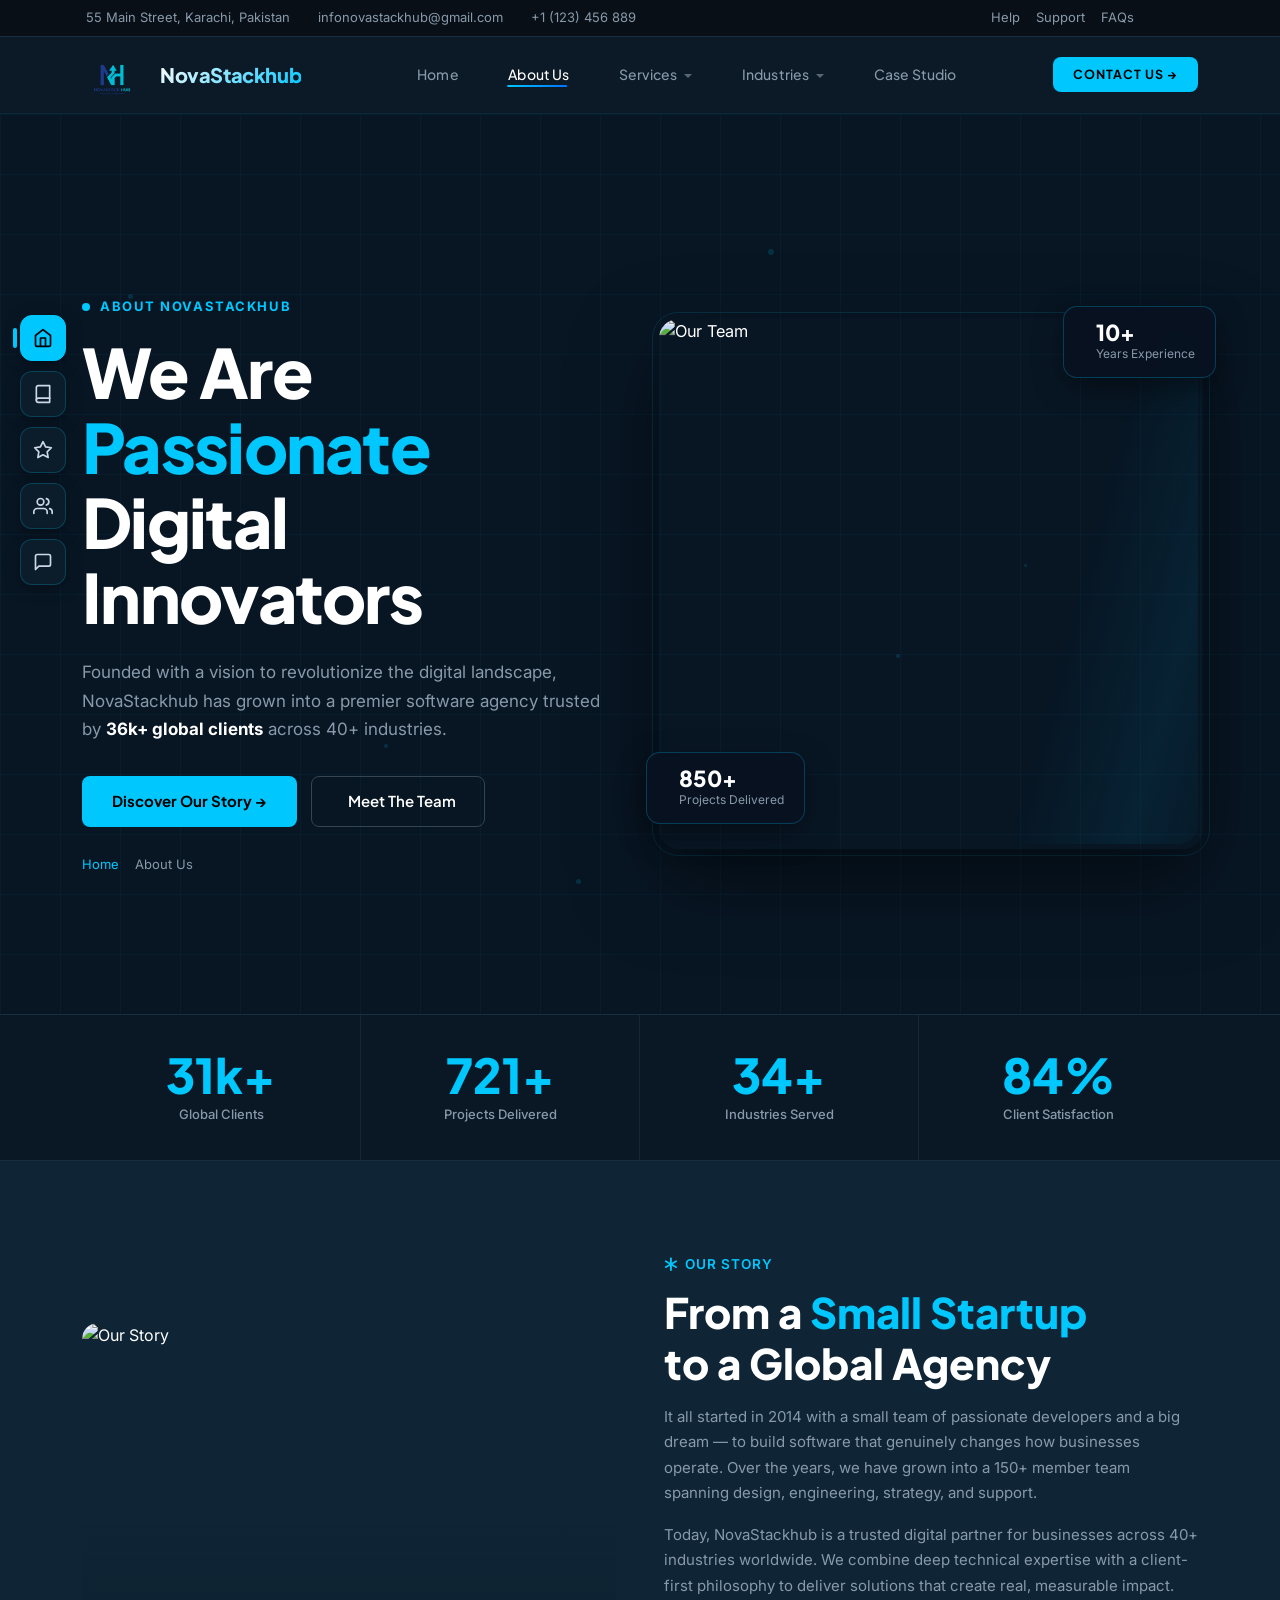
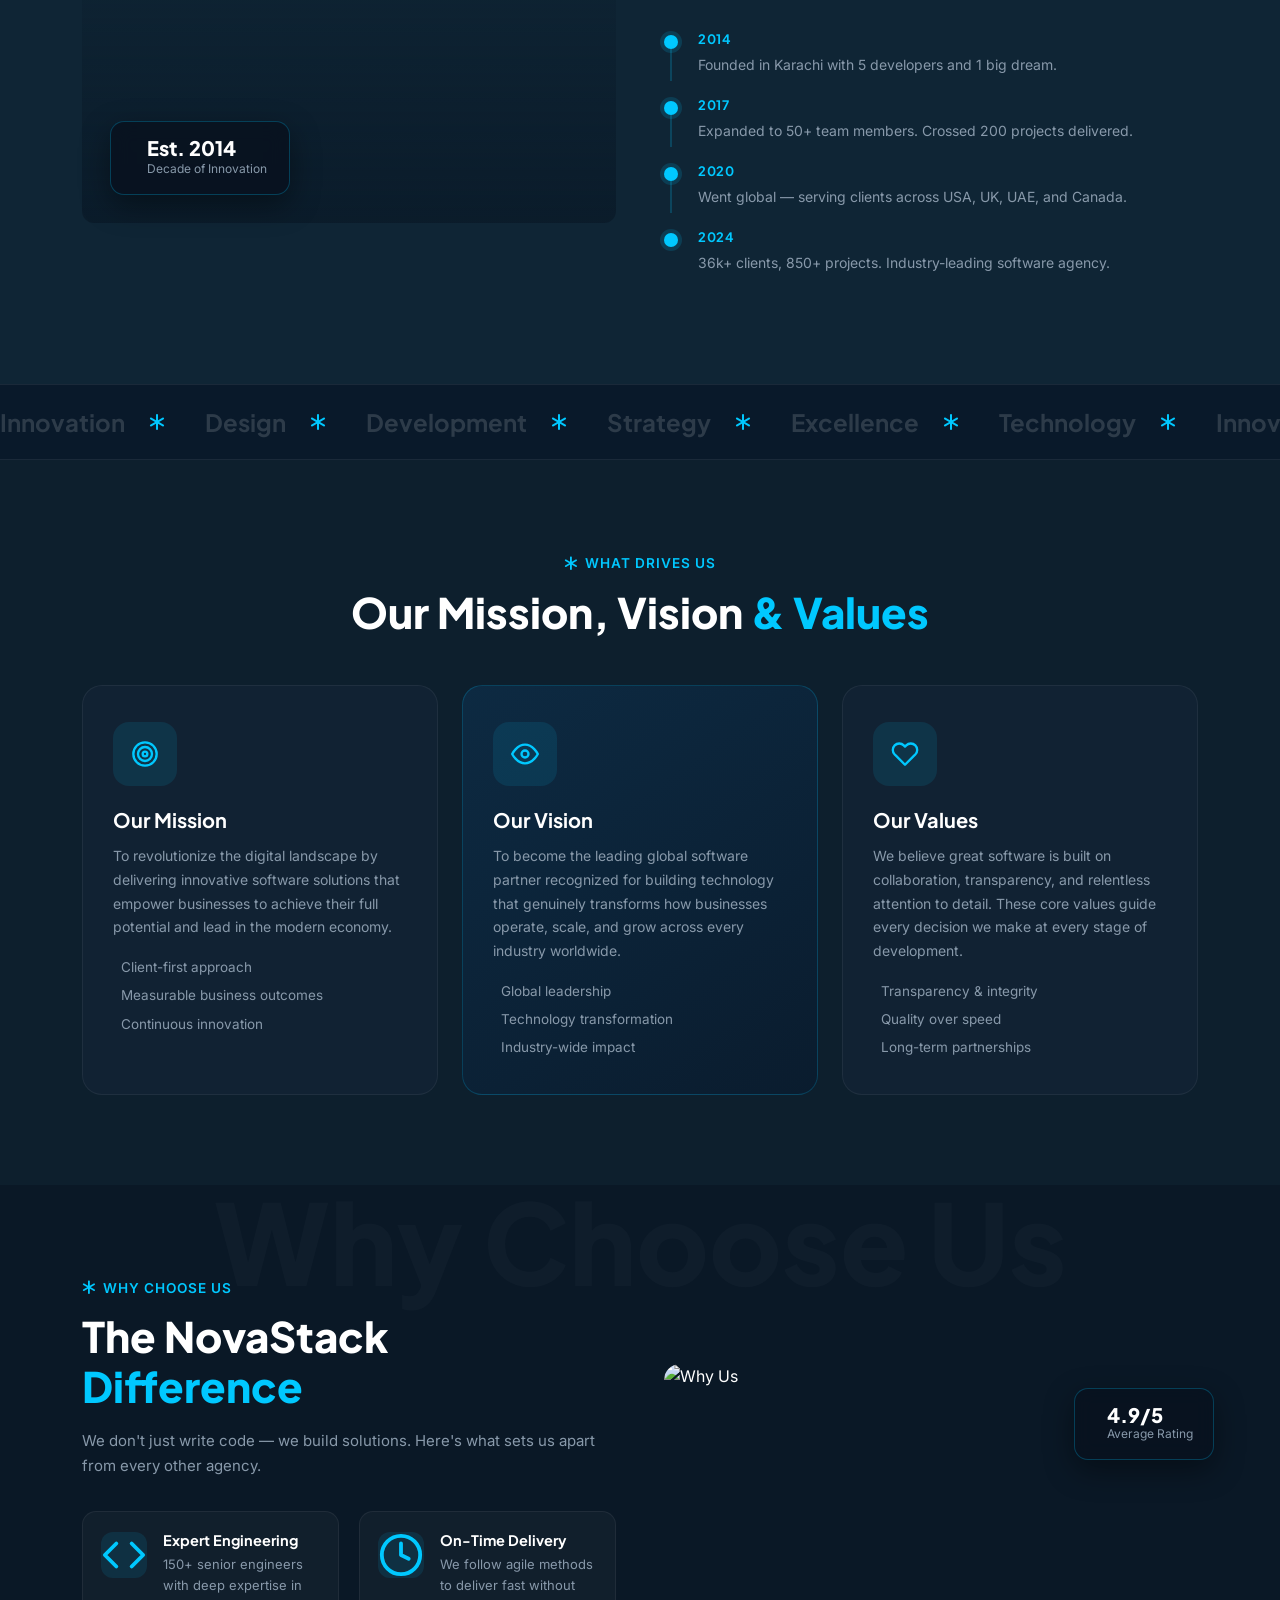
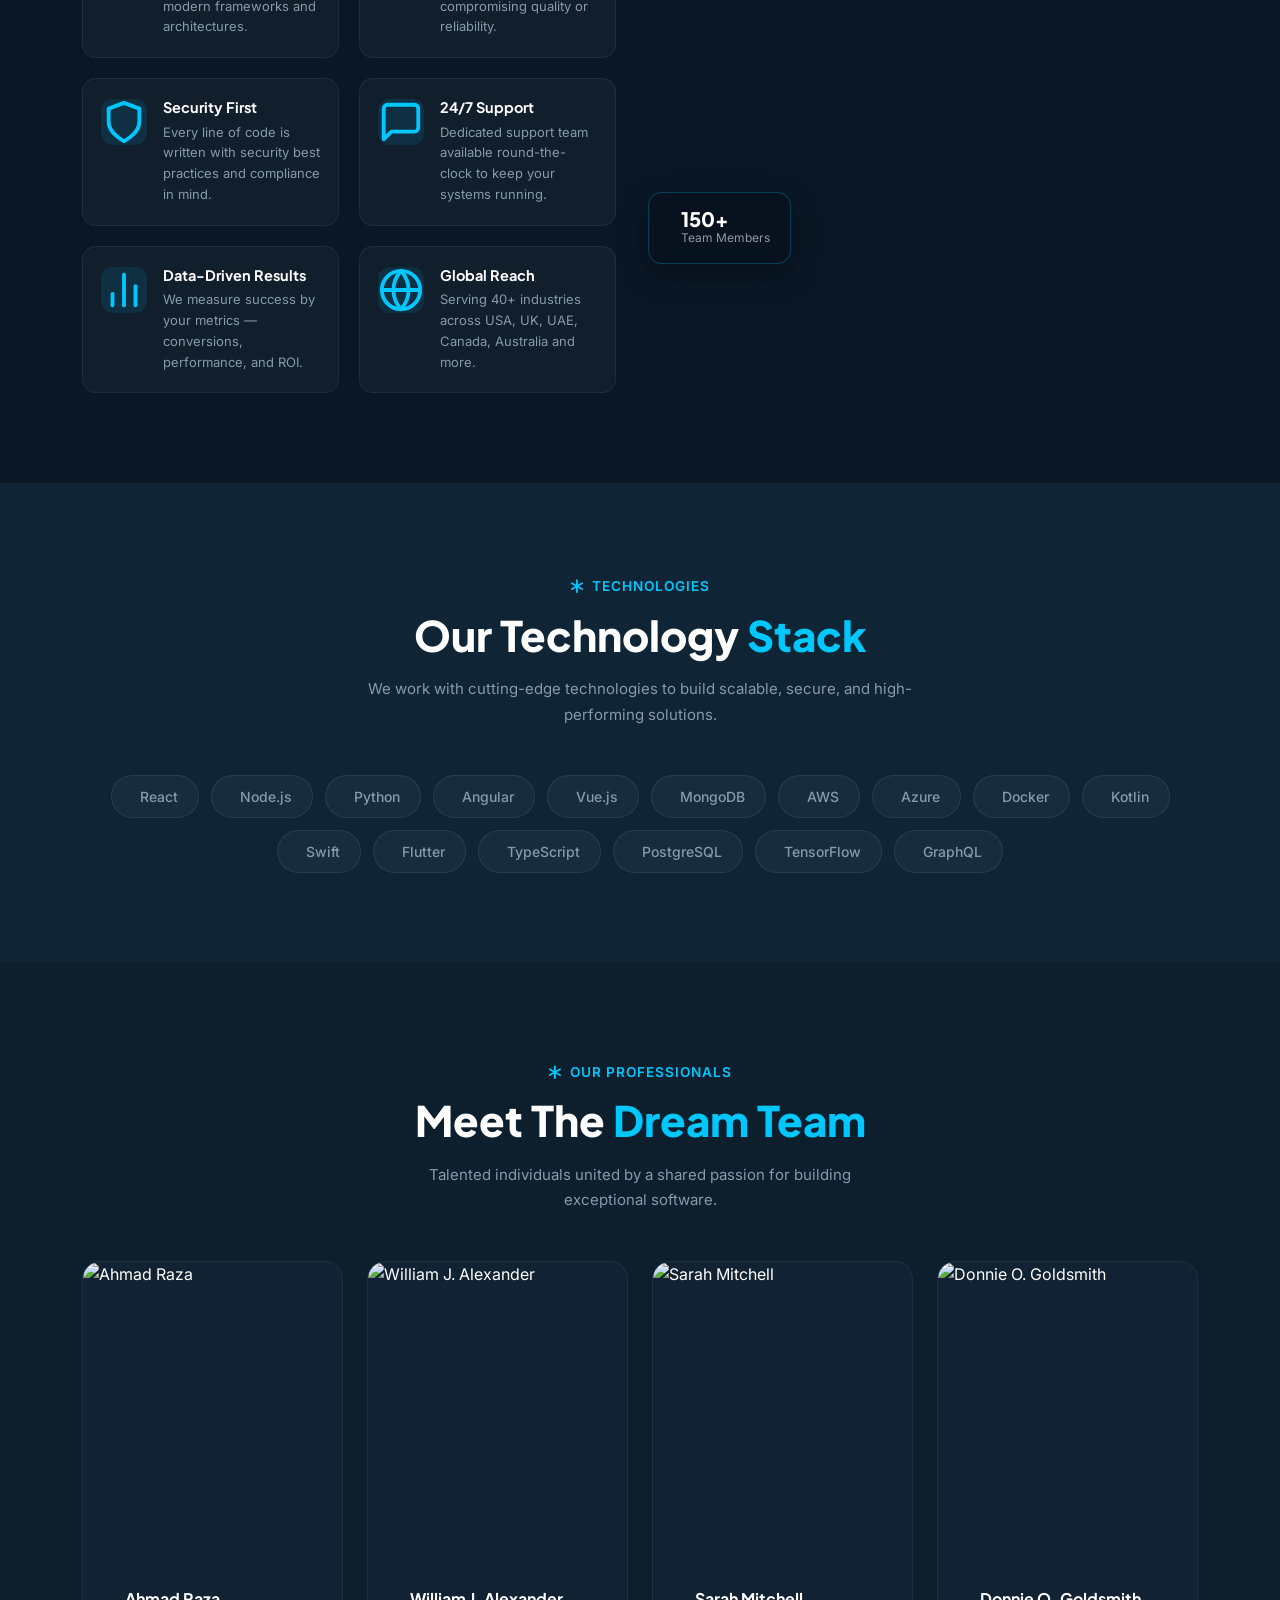
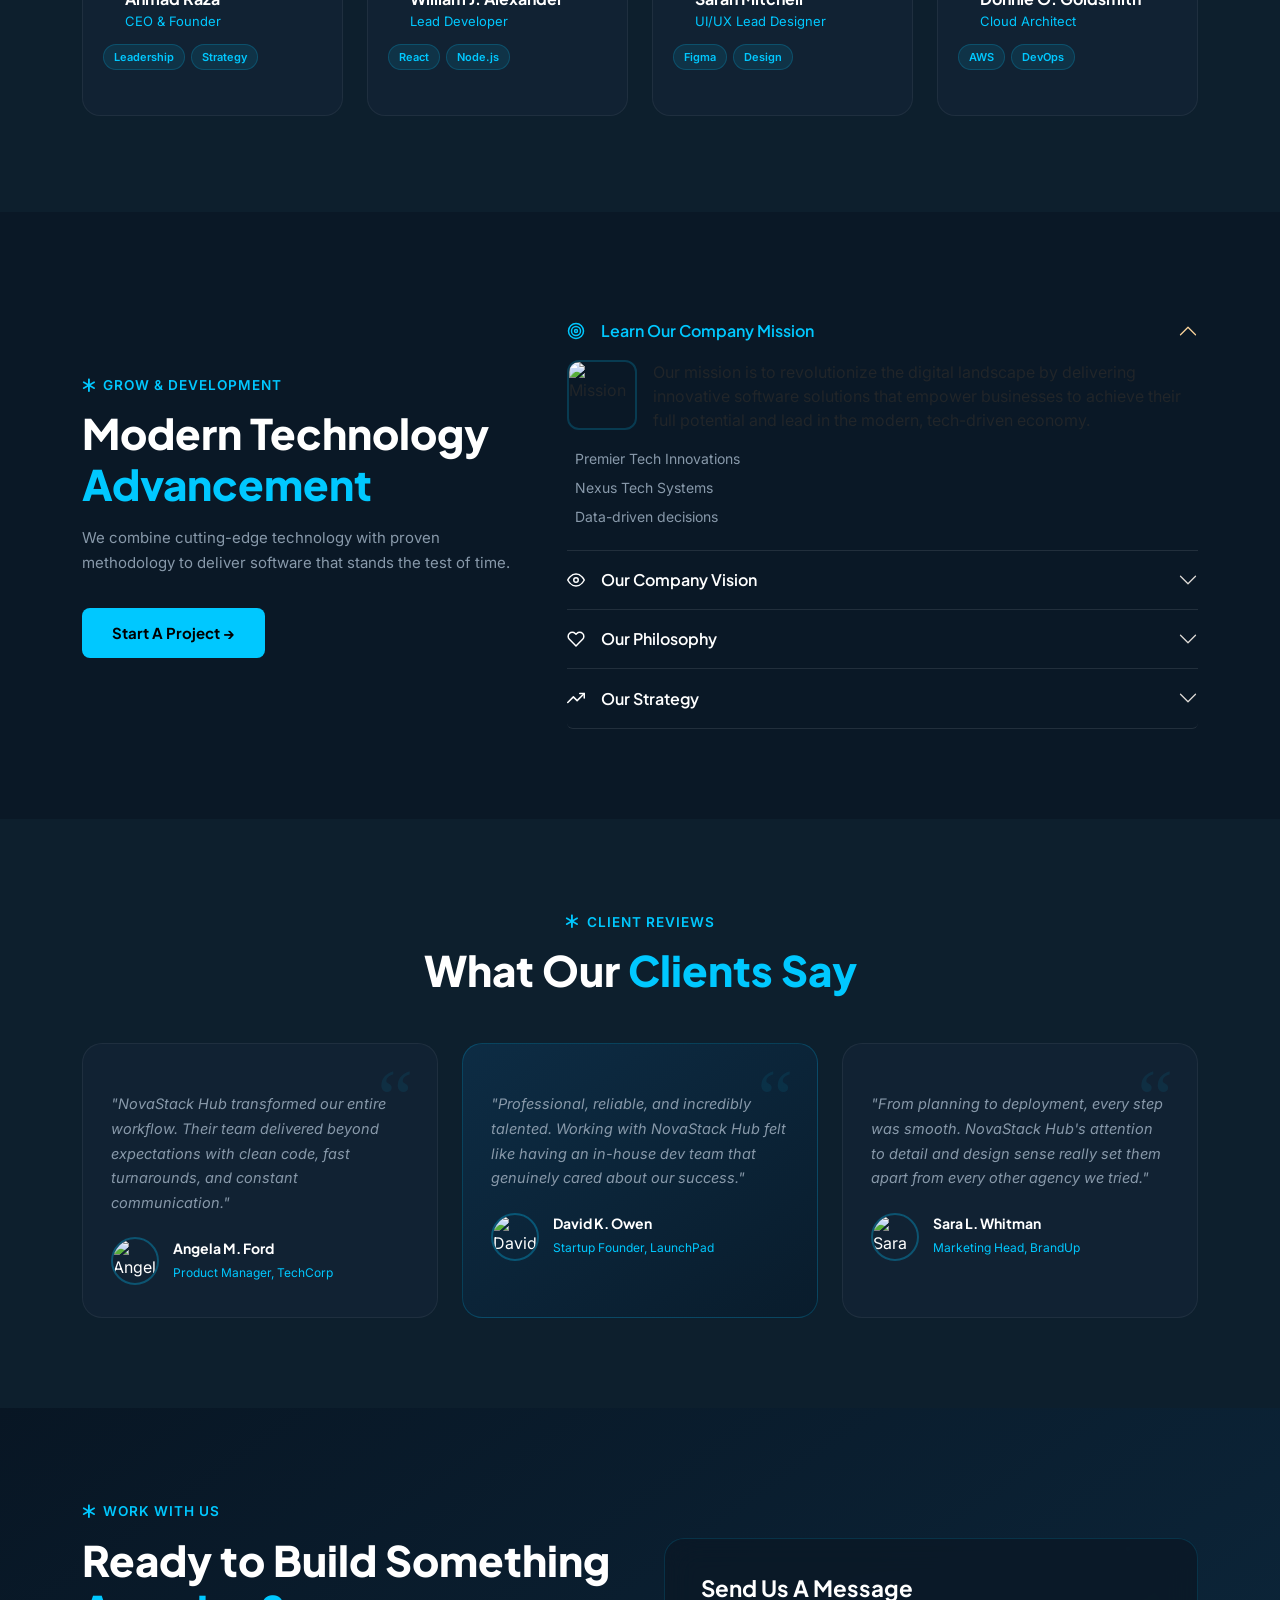
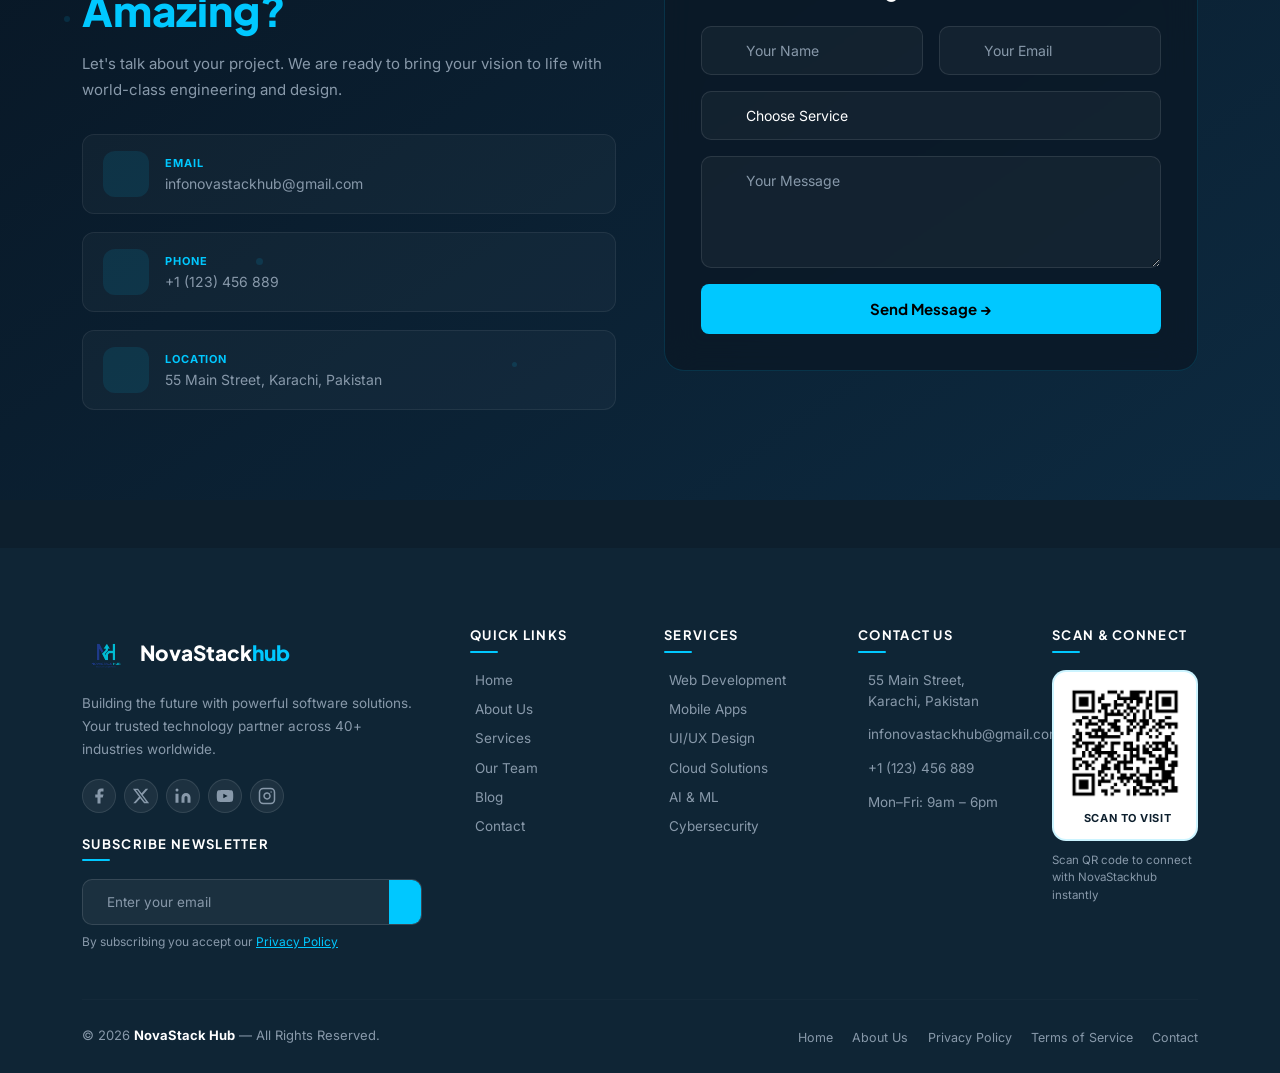
==== About section/about.html @ a8c499f4 "About page complete" ====
<!DOCTYPE html>
<html lang="en">

<head>
  <meta charset="UTF-8">
  <meta name="viewport" content="width=device-width, initial-scale=1.0">
  <title>About Us – NovaStackhub</title>
  <link rel="stylesheet" href="https://cdn.jsdelivr.net/npm/bootstrap@5.3.2/dist/css/bootstrap.min.css">
  <link rel="stylesheet" href="../Home section/assets/css/bootstrap-icons.min.css">
  <link rel="stylesheet" href="https://cdnjs.cloudflare.com/ajax/libs/tabler-icons/3.2.0/tabler-icons.min.css">
  <link href="https://fonts.googleapis.com/css2?family=Plus+Jakarta+Sans:wght@400;500;600;700;800&family=Inter:wght@300;400;500;600;700&display=swap" rel="stylesheet">
  <link rel="stylesheet" href="../Home section/assets/css/aos.css">
  <link rel="stylesheet" href="../Home section/home.css">
  <link rel="stylesheet" href="about.css">
</head>

<body>

  <!-- ═══ PRELOADER ═══ -->
  <div id="preloader">
    <div class="loader-box">
      <span class="loader-logo"><i class="ti ti-bolt"></i> NovaStack<span style="color:#00c8ff">hub</span></span>
      <div class="loader-bar"><span></span></div>
    </div>
  </div>

  <!-- ═══ SIDE ICONS ═══ -->
  <div class="side-icons">
    <a href="../Home section/home.html" class="side-icon-btn" data-label="Home">
      <svg viewBox="0 0 24 24" fill="none" stroke="currentColor" stroke-width="2" stroke-linecap="round" stroke-linejoin="round"><path d="M3 9l9-7 9 7v11a2 2 0 0 1-2 2H5a2 2 0 0 1-2-2z"/><polyline points="9 22 9 12 15 12 15 22"/></svg>
    </a>
    <a href="#about-story" class="side-icon-btn" data-label="Story">
      <svg viewBox="0 0 24 24" fill="none" stroke="currentColor" stroke-width="2" stroke-linecap="round" stroke-linejoin="round"><path d="M4 19.5A2.5 2.5 0 0 1 6.5 17H20"/><path d="M6.5 2H20v20H6.5A2.5 2.5 0 0 1 4 19.5v-15A2.5 2.5 0 0 1 6.5 2z"/></svg>
    </a>
    <a href="#about-values" class="side-icon-btn" data-label="Values">
      <svg viewBox="0 0 24 24" fill="none" stroke="currentColor" stroke-width="2" stroke-linecap="round" stroke-linejoin="round"><polygon points="12 2 15.09 8.26 22 9.27 17 14.14 18.18 21.02 12 17.77 5.82 21.02 7 14.14 2 9.27 8.91 8.26 12 2"/></svg>
    </a>
    <a href="#about-team" class="side-icon-btn" data-label="Team">
      <svg viewBox="0 0 24 24" fill="none" stroke="currentColor" stroke-width="2" stroke-linecap="round" stroke-linejoin="round"><path d="M17 21v-2a4 4 0 0 0-4-4H5a4 4 0 0 0-4 4v2"/><circle cx="9" cy="7" r="4"/><path d="M23 21v-2a4 4 0 0 0-3-3.87"/><path d="M16 3.13a4 4 0 0 1 0 7.75"/></svg>
    </a>
    <a href="#about-contact" class="side-icon-btn" data-label="Contact">
      <svg viewBox="0 0 24 24" fill="none" stroke="currentColor" stroke-width="2" stroke-linecap="round" stroke-linejoin="round"><path d="M21 15a2 2 0 0 1-2 2H7l-4 4V5a2 2 0 0 1 2-2h14a2 2 0 0 1 2 2z"/></svg>
    </a>
  </div>

  <!-- TOP BAR -->
  <div id="topbar">
    <div class="container">
      <div class="d-flex justify-content-between align-items-center flex-wrap gap-2">
        <div class="d-flex gap-4 flex-wrap">
          <span><i class="ti ti-map-pin me-1"></i>55 Main Street, Karachi, Pakistan</span>
          <a href="mailto:infonovastackhub@gmail.com"><i class="ti ti-mail me-1"></i>infonovastackhub@gmail.com</a>
          <a href="tel:+11234568899"><i class="ti ti-phone me-1"></i>+1 (123) 456 889</a>
        </div>
        <div class="d-flex gap-3 align-items-center">
          <a href="#">Help</a><a href="#">Support</a><a href="#">FAQs</a>
          <a href="#" aria-label="Facebook"><i class="ti ti-brand-facebook"></i></a>
          <a href="#" aria-label="X / Twitter"><i class="ti ti-brand-x"></i></a>
          <a href="#" aria-label="LinkedIn"><i class="ti ti-brand-linkedin"></i></a>
          <a href="#" aria-label="YouTube"><i class="ti ti-brand-youtube"></i></a>
        </div>
      </div>
    </div>
  </div>

  <!-- NAVBAR -->
  <nav class="navbar navbar-expand-lg sticky-top">
    <div class="container">
      <a class="navbar-brand" href="../Home section/home.html">
        <img src="../Home section/logo.png" alt="NovaStackhub Logo"
          style="height:60px;width:auto;object-fit:contain;margin-right:10px;">
        <span class="brand-text">NovaStackhub</span>
      </a>
      <button class="navbar-toggler" type="button"
        data-bs-toggle="collapse" data-bs-target="#navMenu"
        aria-controls="navMenu" aria-expanded="false" aria-label="Toggle navigation">
        <span class="navbar-toggler-icon"></span>
      </button>
      <div class="collapse navbar-collapse" id="navMenu">
        <ul class="navbar-nav mx-auto">

          <li class="nav-item">
            <a class="nav-link" href="../Home section/home.html"><i class="ti ti-home me-1"></i>Home</a>
          </li>

          <li class="nav-item">
            <a class="nav-link active" href="#"><i class="ti ti-info-circle me-1"></i>About Us</a>
          </li>

          <!-- SERVICES -->
          <li class="nav-item dropdown">
            <a class="nav-link dropdown-toggle" href="#" data-bs-toggle="dropdown">
              <i class="ti ti-briefcase me-1"></i>Services
            </a>
            <ul class="dropdown-menu mega-menu">
              <div class="mega-cols">
                <div class="mega-col">
                  <li><h6 class="dropdown-header">💻 Software Development</h6></li>
                  <li><a class="dropdown-item" href="#"><i class="ti ti-code"></i>Custom Software Development</a></li>
                  <li><a class="dropdown-item" href="#"><i class="ti ti-building-factory"></i>ERP Development</a></li>
                  <li><a class="dropdown-item" href="#"><i class="ti ti-users"></i>CRM Development</a></li>
                  <li><a class="dropdown-item" href="#"><i class="ti ti-cloud"></i>SaaS Product Development</a></li>
                  <li><a class="dropdown-item" href="#"><i class="ti ti-rocket"></i>MVP Development</a></li>
                  <li><a class="dropdown-item" href="#"><i class="ti ti-server"></i>Enterprise Software</a></li>
                  <li><a class="dropdown-item" href="#"><i class="ti ti-robot"></i>Business Process Automation</a></li>
                  <li><hr class="dropdown-divider"></li>
                  <li><h6 class="dropdown-header">🎨 Design</h6></li>
                  <li><a class="dropdown-item" href="#"><i class="ti ti-palette"></i>UI/UX Design</a></li>
                  <li><a class="dropdown-item" href="#"><i class="ti ti-device-mobile"></i>Mobile App UI/UX</a></li>
                  <li><a class="dropdown-item" href="#"><i class="ti ti-accessible"></i>Accessibility Services</a></li>
                </div>
                <div class="mega-col">
                  <li><h6 class="dropdown-header">🌐 Web &amp; E-Commerce</h6></li>
                  <li><a class="dropdown-item" href="#"><i class="ti ti-world"></i>Web Application Development</a></li>
                  <li><a class="dropdown-item" href="#"><i class="ti ti-layout"></i>Frontend Development</a></li>
                  <li><a class="dropdown-item" href="#"><i class="ti ti-database"></i>Backend Development</a></li>
                  <li><a class="dropdown-item" href="#"><i class="ti ti-shopping-cart"></i>E-Commerce Solutions</a></li>
                  <li><a class="dropdown-item" href="#"><i class="ti ti-api"></i>API Development &amp; Integration</a></li>
                  <li><hr class="dropdown-divider"></li>
                  <li><h6 class="dropdown-header">☁️ Cloud &amp; IT Ops</h6></li>
                  <li><a class="dropdown-item" href="#"><i class="ti ti-cloud-upload"></i>Cloud Solutions</a></li>
                  <li><a class="dropdown-item" href="#"><i class="ti ti-settings"></i>DevOps Services</a></li>
                  <li><a class="dropdown-item" href="#"><i class="ti ti-shield-lock"></i>Cybersecurity</a></li>
                  <li><a class="dropdown-item" href="#"><i class="ti ti-topology-star"></i>Infrastructure Design</a></li>
                  <li><a class="dropdown-item" href="#"><i class="ti ti-headset"></i>IT Consulting</a></li>
                </div>
                <div class="mega-col">
                  <li><h6 class="dropdown-header">📱 Mobile Apps</h6></li>
                  <li><a class="dropdown-item" href="#"><i class="ti ti-brand-android"></i>Android App Development</a></li>
                  <li><a class="dropdown-item" href="#"><i class="ti ti-brand-apple"></i>iOS App Development</a></li>
                  <li><a class="dropdown-item" href="#"><i class="ti ti-devices"></i>Cross-Platform (Flutter/RN)</a></li>
                  <li><a class="dropdown-item" href="#"><i class="ti ti-building"></i>Enterprise Mobile Apps</a></li>
                  <li><a class="dropdown-item" href="#"><i class="ti ti-truck-delivery"></i>On-Demand Service Apps</a></li>
                  <li><a class="dropdown-item" href="#"><i class="ti ti-coin"></i>FinTech &amp; Banking Apps</a></li>
                  <li><a class="dropdown-item" href="#"><i class="ti ti-heart-rate-monitor"></i>Healthcare Mobile Apps</a></li>
                  <li><hr class="dropdown-divider"></li>
                  <li><h6 class="dropdown-header">🔧 Support &amp; Quality</h6></li>
                  <li><a class="dropdown-item" href="#"><i class="ti ti-tool"></i>Maintenance &amp; Support</a></li>
                  <li><a class="dropdown-item" href="#"><i class="ti ti-checkup-list"></i>QA &amp; Testing</a></li>
                  <li><a class="dropdown-item" href="#"><i class="ti ti-brand-google-play"></i>App Store Deployment</a></li>
                </div>
              </div>
            </ul>
          </li>

          <!-- INDUSTRIES -->
          <li class="nav-item dropdown">
            <a class="nav-link dropdown-toggle" href="#" data-bs-toggle="dropdown">
              <i class="ti ti-building-skyscraper me-1"></i>Industries
            </a>
            <ul class="dropdown-menu industries-mega">
              <div class="mega-top-label"><i class="ti ti-grid-dots"></i>40 Industries We Serve</div>
              <div class="ind-grid">
                <li><a class="dropdown-item" href="#"><i class="ti ti-shopping-bag"></i>Retail &amp; E-Commerce</a></li>
                <li><a class="dropdown-item" href="#"><i class="ti ti-stethoscope"></i>Healthcare &amp; Medical</a></li>
                <li><a class="dropdown-item" href="#"><i class="ti ti-home"></i>Real Estate &amp; Property</a></li>
                <li><a class="dropdown-item" href="#"><i class="ti ti-building-bank"></i>Finance &amp; Banking</a></li>
                <li><a class="dropdown-item" href="#"><i class="ti ti-school"></i>Education &amp; E-Learning</a></li>
                <li><a class="dropdown-item" href="#"><i class="ti ti-tools"></i>Manufacturing &amp; Production</a></li>
                <li><a class="dropdown-item" href="#"><i class="ti ti-truck"></i>Logistics &amp; Supply Chain</a></li>
                <li><a class="dropdown-item" href="#"><i class="ti ti-chef-hat"></i>Restaurant &amp; Food</a></li>
                <li><a class="dropdown-item" href="#"><i class="ti ti-diamond"></i>Gold &amp; Jewelry Trading</a></li>
                <li><a class="dropdown-item" href="#"><i class="ti ti-bed"></i>Hotel &amp; Hospitality</a></li>
                <li><a class="dropdown-item" href="#"><i class="ti ti-crane"></i>Construction &amp; Engineering</a></li>
                <li><a class="dropdown-item" href="#"><i class="ti ti-users"></i>HR &amp; Recruitment</a></li>
                <li><a class="dropdown-item" href="#"><i class="ti ti-gavel"></i>Legal &amp; Law Firms</a></li>
                <li><a class="dropdown-item" href="#"><i class="ti ti-heart"></i>Non-Profit &amp; NGO</a></li>
                <li><a class="dropdown-item" href="#"><i class="ti ti-building"></i>Government &amp; Public Sector</a></li>
                <li><a class="dropdown-item" href="#"><i class="ti ti-shield"></i>Insurance</a></li>
                <li><a class="dropdown-item" href="#"><i class="ti ti-car"></i>Automotive</a></li>
                <li><a class="dropdown-item" href="#"><i class="ti ti-plant"></i>Agriculture &amp; Farming</a></li>
                <li><a class="dropdown-item" href="#"><i class="ti ti-barbell"></i>Fitness &amp; Wellness</a></li>
                <li><a class="dropdown-item" href="#"><i class="ti ti-movie"></i>Media &amp; Entertainment</a></li>
                <li><a class="dropdown-item" href="#"><i class="ti ti-wifi"></i>Telecom &amp; IT</a></li>
                <li><a class="dropdown-item" href="#"><i class="ti ti-flame"></i>Oil &amp; Gas</a></li>
                <li><a class="dropdown-item" href="#"><i class="ti ti-shirt"></i>Textile &amp; Apparel</a></li>
                <li><a class="dropdown-item" href="#"><i class="ti ti-pill"></i>Pharmacy &amp; Drug Store</a></li>
                <li><a class="dropdown-item" href="#"><i class="ti ti-sparkles"></i>Beauty &amp; Salon</a></li>
                <li><a class="dropdown-item" href="#"><i class="ti ti-plane"></i>Travel &amp; Tourism</a></li>
                <li><a class="dropdown-item" href="#"><i class="ti ti-confetti"></i>Event Management</a></li>
                <li><a class="dropdown-item" href="#"><i class="ti ti-camera"></i>Security &amp; Surveillance</a></li>
                <li><a class="dropdown-item" href="#"><i class="ti ti-printer"></i>Printing &amp; Publishing</a></li>
                <li><a class="dropdown-item" href="#"><i class="ti ti-ruler"></i>Interior Design &amp; Architecture</a></li>
                <li><a class="dropdown-item" href="#"><i class="ti ti-calculator"></i>Accounting &amp; Tax Firms</a></li>
                <li><a class="dropdown-item" href="#"><i class="ti ti-package"></i>Wholesale &amp; Distribution</a></li>
                <li><a class="dropdown-item" href="#"><i class="ti ti-ship"></i>Import &amp; Export</a></li>
                <li><a class="dropdown-item" href="#"><i class="ti ti-bike"></i>Courier &amp; Delivery</a></li>
                <li><a class="dropdown-item" href="#"><i class="ti ti-basket"></i>Supermarket &amp; Grocery</a></li>
                <li><a class="dropdown-item" href="#"><i class="ti ti-run"></i>Gym &amp; Sports</a></li>
                <li><a class="dropdown-item" href="#"><i class="ti ti-microscope"></i>Clinic &amp; Diagnostic Labs</a></li>
                <li><a class="dropdown-item" href="#"><i class="ti ti-certificate"></i>School &amp; University</a></li>
                <li><a class="dropdown-item" href="#"><i class="ti ti-steering-wheel"></i>Car Rental &amp; Fleet</a></li>
                <li><a class="dropdown-item" href="#"><i class="ti ti-hand-heart"></i>Charity &amp; Social Welfare</a></li>
              </div>
            </ul>
          </li>

          <li class="nav-item">
            <a class="nav-link" href="../Home section/home.html#case-studio"><i class="ti ti-report-analytics me-1"></i>Case Studio</a>
          </li>

        </ul>
        <a href="#about-contact" class="btn-quote nav-link px-4">CONTACT US &rarr;</a>
      </div>
    </div>
  </nav>

  <!-- ═══ ABOUT HERO ═══ -->
  <section class="about-hero" id="about-hero">
    <div class="about-hero-particles">
      <span></span><span></span><span></span><span></span><span></span><span></span><span></span><span></span>
    </div>
    <div class="about-hero-grid"></div>
    <div class="container position-relative">
      <div class="row align-items-center min-vh-hero g-5">
        <div class="col-lg-6">
          <div class="ah-eyebrow" data-aos="fade-right" data-aos-delay="0">
            <span class="ah-dot"></span> About NovaStackhub
          </div>
          <h1 class="ah-title" data-aos="fade-right" data-aos-delay="100">
            We Are <span class="ah-hl">Passionate</span><br>Digital Innovators
          </h1>
          <p class="ah-desc" data-aos="fade-right" data-aos-delay="200">
            Founded with a vision to revolutionize the digital landscape, NovaStackhub has grown into a premier software agency trusted by <strong>36k+ global clients</strong> across 40+ industries.
          </p>
          <div class="ah-btns" data-aos="fade-right" data-aos-delay="300">
            <a href="#about-story" class="btn-primary-c">Discover Our Story &rarr;</a>
            <a href="#about-team" class="btn-outline-c"><i class="ti ti-users me-2"></i>Meet The Team</a>
          </div>
          <!-- Breadcrumb -->
          <nav class="ah-breadcrumb" data-aos="fade-right" data-aos-delay="400">
            <a href="../Home section/home.html">Home</a>
            <i class="ti ti-chevron-right"></i>
            <span>About Us</span>
          </nav>
        </div>
        <div class="col-lg-6" data-aos="fade-left" data-aos-delay="200">
          <div class="ah-img-wrap">
            <img src="https://images.unsplash.com/photo-1600880292203-757bb62b4baf?w=900&q=80" alt="Our Team" class="ah-main-img">
            <div class="ah-img-shimmer"></div>
            <!-- floating badge -->
            <div class="ah-badge ah-badge-top">
              <i class="ti ti-award"></i>
              <div>
                <div class="ah-badge-num">10+</div>
                <div class="ah-badge-label">Years Experience</div>
              </div>
            </div>
            <div class="ah-badge ah-badge-bottom">
              <i class="ti ti-trophy"></i>
              <div>
                <div class="ah-badge-num">850+</div>
                <div class="ah-badge-label">Projects Delivered</div>
              </div>
            </div>
            <div class="ah-glow-ring"></div>
          </div>
        </div>
      </div>
    </div>
  </section>

  <!-- ═══ STATS STRIP ═══ -->
  <section class="stats-strip">
    <div class="container">
      <div class="row g-0">
        <div class="col-6 col-md-3 stat-item" data-aos="fade-up" data-aos-delay="0">
          <div class="stat-num" data-target="36" data-suffix="k+">0</div>
          <div class="stat-lbl">Global Clients</div>
        </div>
        <div class="col-6 col-md-3 stat-item" data-aos="fade-up" data-aos-delay="100">
          <div class="stat-num" data-target="850" data-suffix="+">0</div>
          <div class="stat-lbl">Projects Delivered</div>
        </div>
        <div class="col-6 col-md-3 stat-item" data-aos="fade-up" data-aos-delay="200">
          <div class="stat-num" data-target="40" data-suffix="+">0</div>
          <div class="stat-lbl">Industries Served</div>
        </div>
        <div class="col-6 col-md-3 stat-item" data-aos="fade-up" data-aos-delay="300">
          <div class="stat-num" data-target="99" data-suffix="%">0</div>
          <div class="stat-lbl">Client Satisfaction</div>
        </div>
      </div>
    </div>
  </section>

  <!-- ═══ STORY SECTION ═══ -->
  <section class="story-section" id="about-story">
    <div class="container">
      <div class="row align-items-center g-5">
        <div class="col-lg-6" data-aos="fade-right">
          <div class="story-img-wrap">
            <img src="https://images.unsplash.com/photo-1552664730-d307ca884978?w=800&q=80" alt="Our Story" class="story-main-img rounded-4">
            <div class="story-img-overlay"></div>
            <div class="story-img-card">
              <i class="ti ti-rocket"></i>
              <div>
                <div class="story-card-year">Est. 2014</div>
                <div class="story-card-text">Decade of Innovation</div>
              </div>
            </div>
          </div>
        </div>
        <div class="col-lg-6" data-aos="fade-left">
          <span class="eyebrow"><i class="bi bi-asterisk"></i> Our Story</span>
          <h2 class="section-title">From a <span>Small Startup</span><br>to a Global Agency</h2>
          <p class="section-text">It all started in 2014 with a small team of passionate developers and a big dream — to build software that genuinely changes how businesses operate. Over the years, we have grown into a 150+ member team spanning design, engineering, strategy, and support.</p>
          <p class="section-text">Today, NovaStackhub is a trusted digital partner for businesses across 40+ industries worldwide. We combine deep technical expertise with a client-first philosophy to deliver solutions that create real, measurable impact.</p>

          <div class="story-timeline">
            <div class="tl-item" data-aos="fade-up" data-aos-delay="0">
              <div class="tl-dot"></div>
              <div class="tl-content">
                <div class="tl-year">2014</div>
                <div class="tl-text">Founded in Karachi with 5 developers and 1 big dream.</div>
              </div>
            </div>
            <div class="tl-item" data-aos="fade-up" data-aos-delay="100">
              <div class="tl-dot"></div>
              <div class="tl-content">
                <div class="tl-year">2017</div>
                <div class="tl-text">Expanded to 50+ team members. Crossed 200 projects delivered.</div>
              </div>
            </div>
            <div class="tl-item" data-aos="fade-up" data-aos-delay="200">
              <div class="tl-dot"></div>
              <div class="tl-content">
                <div class="tl-year">2020</div>
                <div class="tl-text">Went global — serving clients across USA, UK, UAE, and Canada.</div>
              </div>
            </div>
            <div class="tl-item" data-aos="fade-up" data-aos-delay="300">
              <div class="tl-dot"></div>
              <div class="tl-content">
                <div class="tl-year">2024</div>
                <div class="tl-text">36k+ clients, 850+ projects. Industry-leading software agency.</div>
              </div>
            </div>
          </div>
        </div>
      </div>
    </div>
  </section>

  <!-- ═══ MARQUEE STRIP ═══ -->
  <div class="marquee-wrap">
    <div class="marquee-track">
      <span>Innovation <i class="bi bi-asterisk"></i></span>
      <span>Design <i class="bi bi-asterisk"></i></span>
      <span>Development <i class="bi bi-asterisk"></i></span>
      <span>Strategy <i class="bi bi-asterisk"></i></span>
      <span>Excellence <i class="bi bi-asterisk"></i></span>
      <span>Technology <i class="bi bi-asterisk"></i></span>
      <span>Innovation <i class="bi bi-asterisk"></i></span>
      <span>Design <i class="bi bi-asterisk"></i></span>
      <span>Development <i class="bi bi-asterisk"></i></span>
      <span>Strategy <i class="bi bi-asterisk"></i></span>
      <span>Excellence <i class="bi bi-asterisk"></i></span>
      <span>Technology <i class="bi bi-asterisk"></i></span>
    </div>
  </div>

  <!-- ═══ MISSION / VISION / VALUES ═══ -->
  <section class="values-section" id="about-values">
    <div class="container">
      <div class="text-center mb-5" data-aos="fade-up">
        <span class="eyebrow justify-content-center"><i class="bi bi-asterisk"></i> What Drives Us</span>
        <h2 class="section-title">Our Mission, Vision <span>&amp; Values</span></h2>
      </div>
      <div class="row g-4">
        <div class="col-md-4" data-aos="fade-up" data-aos-delay="0">
          <div class="value-card">
            <div class="value-icon">
              <svg viewBox="0 0 24 24" fill="none" stroke="currentColor" stroke-width="2" stroke-linecap="round" stroke-linejoin="round"><circle cx="12" cy="12" r="10"/><circle cx="12" cy="12" r="6"/><circle cx="12" cy="12" r="2"/></svg>
            </div>
            <div class="value-glow"></div>
            <h4>Our Mission</h4>
            <p>To revolutionize the digital landscape by delivering innovative software solutions that empower businesses to achieve their full potential and lead in the modern economy.</p>
            <ul class="value-list">
              <li><i class="ti ti-check"></i> Client-first approach</li>
              <li><i class="ti ti-check"></i> Measurable business outcomes</li>
              <li><i class="ti ti-check"></i> Continuous innovation</li>
            </ul>
            <div class="value-bottom-line"></div>
          </div>
        </div>
        <div class="col-md-4" data-aos="fade-up" data-aos-delay="150">
          <div class="value-card value-card-accent">
            <div class="value-icon">
              <svg viewBox="0 0 24 24" fill="none" stroke="currentColor" stroke-width="2" stroke-linecap="round" stroke-linejoin="round"><path d="M1 12s4-8 11-8 11 8 11 8-4 8-11 8-11-8-11-8z"/><circle cx="12" cy="12" r="3"/></svg>
            </div>
            <div class="value-glow"></div>
            <h4>Our Vision</h4>
            <p>To become the leading global software partner recognized for building technology that genuinely transforms how businesses operate, scale, and grow across every industry worldwide.</p>
            <ul class="value-list">
              <li><i class="ti ti-check"></i> Global leadership</li>
              <li><i class="ti ti-check"></i> Technology transformation</li>
              <li><i class="ti ti-check"></i> Industry-wide impact</li>
            </ul>
            <div class="value-bottom-line"></div>
          </div>
        </div>
        <div class="col-md-4" data-aos="fade-up" data-aos-delay="300">
          <div class="value-card">
            <div class="value-icon">
              <svg viewBox="0 0 24 24" fill="none" stroke="currentColor" stroke-width="2" stroke-linecap="round" stroke-linejoin="round"><path d="M20.84 4.61a5.5 5.5 0 0 0-7.78 0L12 5.67l-1.06-1.06a5.5 5.5 0 0 0-7.78 7.78l1.06 1.06L12 21.23l7.78-7.78 1.06-1.06a5.5 5.5 0 0 0 0-7.78z"/></svg>
            </div>
            <div class="value-glow"></div>
            <h4>Our Values</h4>
            <p>We believe great software is built on collaboration, transparency, and relentless attention to detail. These core values guide every decision we make at every stage of development.</p>
            <ul class="value-list">
              <li><i class="ti ti-check"></i> Transparency &amp; integrity</li>
              <li><i class="ti ti-check"></i> Quality over speed</li>
              <li><i class="ti ti-check"></i> Long-term partnerships</li>
            </ul>
            <div class="value-bottom-line"></div>
          </div>
        </div>
      </div>
    </div>
  </section>

  <!-- ═══ WHY CHOOSE US ═══ -->
  <section class="why-section">
    <div class="big-bg-text">Why Choose Us</div>
    <div class="container position-relative">
      <div class="row align-items-center g-5">
        <div class="col-lg-6" data-aos="fade-right">
          <span class="eyebrow"><i class="bi bi-asterisk"></i> Why Choose Us</span>
          <h2 class="section-title">The NovaStack <span>Difference</span></h2>
          <p class="section-text">We don't just write code — we build solutions. Here's what sets us apart from every other agency.</p>
          <div class="why-grid">
            <div class="why-item" data-aos="zoom-in" data-aos-delay="0">
              <div class="why-icon">
                <svg viewBox="0 0 24 24" fill="none" stroke="currentColor" stroke-width="2" stroke-linecap="round" stroke-linejoin="round"><polyline points="16 18 22 12 16 6"/><polyline points="8 6 2 12 8 18"/></svg>
              </div>
              <div>
                <h6>Expert Engineering</h6>
                <p>150+ senior engineers with deep expertise in modern frameworks and architectures.</p>
              </div>
            </div>
            <div class="why-item" data-aos="zoom-in" data-aos-delay="100">
              <div class="why-icon">
                <svg viewBox="0 0 24 24" fill="none" stroke="currentColor" stroke-width="2" stroke-linecap="round" stroke-linejoin="round"><circle cx="12" cy="12" r="10"/><polyline points="12 6 12 12 16 14"/></svg>
              </div>
              <div>
                <h6>On-Time Delivery</h6>
                <p>We follow agile methods to deliver fast without compromising quality or reliability.</p>
              </div>
            </div>
            <div class="why-item" data-aos="zoom-in" data-aos-delay="200">
              <div class="why-icon">
                <svg viewBox="0 0 24 24" fill="none" stroke="currentColor" stroke-width="2" stroke-linecap="round" stroke-linejoin="round"><path d="M12 22s8-4 8-10V5l-8-3-8 3v7c0 6 8 10 8 10z"/></svg>
              </div>
              <div>
                <h6>Security First</h6>
                <p>Every line of code is written with security best practices and compliance in mind.</p>
              </div>
            </div>
            <div class="why-item" data-aos="zoom-in" data-aos-delay="300">
              <div class="why-icon">
                <svg viewBox="0 0 24 24" fill="none" stroke="currentColor" stroke-width="2" stroke-linecap="round" stroke-linejoin="round"><path d="M21 15a2 2 0 0 1-2 2H7l-4 4V5a2 2 0 0 1 2-2h14a2 2 0 0 1 2 2z"/></svg>
              </div>
              <div>
                <h6>24/7 Support</h6>
                <p>Dedicated support team available round-the-clock to keep your systems running.</p>
              </div>
            </div>
            <div class="why-item" data-aos="zoom-in" data-aos-delay="400">
              <div class="why-icon">
                <svg viewBox="0 0 24 24" fill="none" stroke="currentColor" stroke-width="2" stroke-linecap="round" stroke-linejoin="round"><line x1="18" y1="20" x2="18" y2="10"/><line x1="12" y1="20" x2="12" y2="4"/><line x1="6" y1="20" x2="6" y2="14"/></svg>
              </div>
              <div>
                <h6>Data-Driven Results</h6>
                <p>We measure success by your metrics — conversions, performance, and ROI.</p>
              </div>
            </div>
            <div class="why-item" data-aos="zoom-in" data-aos-delay="500">
              <div class="why-icon">
                <svg viewBox="0 0 24 24" fill="none" stroke="currentColor" stroke-width="2" stroke-linecap="round" stroke-linejoin="round"><circle cx="12" cy="12" r="10"/><line x1="2" y1="12" x2="22" y2="12"/><path d="M12 2a15.3 15.3 0 0 1 4 10 15.3 15.3 0 0 1-4 10 15.3 15.3 0 0 1-4-10 15.3 15.3 0 0 1 4-10z"/></svg>
              </div>
              <div>
                <h6>Global Reach</h6>
                <p>Serving 40+ industries across USA, UK, UAE, Canada, Australia and more.</p>
              </div>
            </div>
          </div>
        </div>
        <div class="col-lg-6" data-aos="fade-left">
          <div class="why-visual">
            <img src="https://images.unsplash.com/photo-1497366216548-37526070297c?w=800&q=80" alt="Why Us" class="why-img rounded-4">
            <div class="why-floating-card wfc-1">
              <i class="ti ti-star-filled"></i>
              <div>
                <div class="wfc-num">4.9/5</div>
                <div class="wfc-label">Average Rating</div>
              </div>
            </div>
            <div class="why-floating-card wfc-2">
              <i class="ti ti-users"></i>
              <div>
                <div class="wfc-num">150+</div>
                <div class="wfc-label">Team Members</div>
              </div>
            </div>
          </div>
        </div>
      </div>
    </div>
  </section>

  <!-- ═══ TECH STACK ═══ -->
  <section class="tech-section">
    <div class="container">
      <div class="text-center mb-5" data-aos="fade-up">
        <span class="eyebrow justify-content-center"><i class="bi bi-asterisk"></i> Technologies</span>
        <h2 class="section-title">Our Technology <span>Stack</span></h2>
        <p class="section-text mx-auto" style="max-width:560px;">We work with cutting-edge technologies to build scalable, secure, and high-performing solutions.</p>
      </div>
      <div class="tech-grid" data-aos="fade-up" data-aos-delay="100">
        <div class="tech-pill"><i class="ti ti-brand-react"></i> React</div>
        <div class="tech-pill"><i class="ti ti-brand-nodejs"></i> Node.js</div>
        <div class="tech-pill"><i class="ti ti-brand-python"></i> Python</div>
        <div class="tech-pill"><i class="ti ti-brand-angular"></i> Angular</div>
        <div class="tech-pill"><i class="ti ti-brand-vue"></i> Vue.js</div>
        <div class="tech-pill"><i class="ti ti-database"></i> MongoDB</div>
        <div class="tech-pill"><i class="ti ti-brand-aws"></i> AWS</div>
        <div class="tech-pill"><i class="ti ti-cloud"></i> Azure</div>
        <div class="tech-pill"><i class="ti ti-brand-docker"></i> Docker</div>
        <div class="tech-pill"><i class="ti ti-brand-kotlin"></i> Kotlin</div>
        <div class="tech-pill"><i class="ti ti-brand-swift"></i> Swift</div>
        <div class="tech-pill"><i class="ti ti-brand-flutter"></i> Flutter</div>
        <div class="tech-pill"><i class="ti ti-brand-typescript"></i> TypeScript</div>
        <div class="tech-pill"><i class="ti ti-database"></i> PostgreSQL</div>
        <div class="tech-pill"><i class="ti ti-cpu"></i> TensorFlow</div>
        <div class="tech-pill"><i class="ti ti-brand-graphql"></i> GraphQL</div>
      </div>
    </div>
  </section>

  <!-- ═══ TEAM SECTION ═══ -->
  <section class="team-section" id="about-team">
    <div class="container">
      <div class="text-center mb-5" data-aos="fade-up">
        <span class="eyebrow justify-content-center"><i class="bi bi-asterisk"></i> Our Professionals</span>
        <h2 class="section-title">Meet The <span>Dream Team</span></h2>
        <p class="section-text mx-auto" style="max-width:500px;">Talented individuals united by a shared passion for building exceptional software.</p>
      </div>
      <div class="row g-4">
        <div class="col-md-6 col-lg-3" data-aos="fade-up" data-aos-delay="0">
          <div class="team-card">
            <div class="team-img-wrap">
              <img src="https://images.unsplash.com/photo-1507003211169-0a1dd7228f2d?w=500&q=80" alt="Ahmad Raza">
              <div class="team-overlay">
                <div class="team-socials">
                  <a href="#"><i class="ti ti-brand-linkedin"></i></a>
                  <a href="#"><i class="ti ti-brand-x"></i></a>
                  <a href="#"><i class="ti ti-mail"></i></a>
                </div>
              </div>
            </div>
            <div class="team-body">
              <h5>Ahmad Raza</h5>
              <p>CEO &amp; Founder</p>
              <div class="team-tags">
                <span>Leadership</span>
                <span>Strategy</span>
              </div>
            </div>
          </div>
        </div>
        <div class="col-md-6 col-lg-3" data-aos="fade-up" data-aos-delay="100">
          <div class="team-card">
            <div class="team-img-wrap">
              <img src="https://images.unsplash.com/photo-1500648767791-00dcc994a43e?w=500&q=80" alt="William J. Alexander">
              <div class="team-overlay">
                <div class="team-socials">
                  <a href="#"><i class="ti ti-brand-linkedin"></i></a>
                  <a href="#"><i class="ti ti-brand-x"></i></a>
                  <a href="#"><i class="ti ti-mail"></i></a>
                </div>
              </div>
            </div>
            <div class="team-body">
              <h5>William J. Alexander</h5>
              <p>Lead Developer</p>
              <div class="team-tags">
                <span>React</span>
                <span>Node.js</span>
              </div>
            </div>
          </div>
        </div>
        <div class="col-md-6 col-lg-3" data-aos="fade-up" data-aos-delay="200">
          <div class="team-card">
            <div class="team-img-wrap">
              <img src="https://images.unsplash.com/photo-1494790108377-be9c29b29330?w=500&q=80" alt="Sarah Mitchell">
              <div class="team-overlay">
                <div class="team-socials">
                  <a href="#"><i class="ti ti-brand-linkedin"></i></a>
                  <a href="#"><i class="ti ti-brand-x"></i></a>
                  <a href="#"><i class="ti ti-mail"></i></a>
                </div>
              </div>
            </div>
            <div class="team-body">
              <h5>Sarah Mitchell</h5>
              <p>UI/UX Lead Designer</p>
              <div class="team-tags">
                <span>Figma</span>
                <span>Design</span>
              </div>
            </div>
          </div>
        </div>
        <div class="col-md-6 col-lg-3" data-aos="fade-up" data-aos-delay="300">
          <div class="team-card">
            <div class="team-img-wrap">
              <img src="https://images.unsplash.com/photo-1472099645785-5658abf4ff4e?w=500&q=80" alt="Donnie O. Goldsmith">
              <div class="team-overlay">
                <div class="team-socials">
                  <a href="#"><i class="ti ti-brand-linkedin"></i></a>
                  <a href="#"><i class="ti ti-brand-x"></i></a>
                  <a href="#"><i class="ti ti-mail"></i></a>
                </div>
              </div>
            </div>
            <div class="team-body">
              <h5>Donnie O. Goldsmith</h5>
              <p>Cloud Architect</p>
              <div class="team-tags">
                <span>AWS</span>
                <span>DevOps</span>
              </div>
            </div>
          </div>
        </div>
      </div>
    </div>
  </section>

  <!-- ═══ ACCORDION — DEEPER INFO ═══ -->
  <section class="accordion-section">
    <div class="container">
      <div class="row align-items-center g-5">
        <div class="col-lg-5" data-aos="fade-right">
          <span class="eyebrow"><i class="bi bi-asterisk"></i> Grow &amp; Development</span>
          <h2 class="section-title">Modern Technology <span>Advancement</span></h2>
          <p class="section-text">We combine cutting-edge technology with proven methodology to deliver software that stands the test of time.</p>
          <a href="#about-contact" class="btn-primary-c mt-3 d-inline-block">Start A Project &rarr;</a>
        </div>
        <div class="col-lg-7" data-aos="fade-left">
          <div class="accordion acc-dark" id="aboutAccordion">
            <div class="accordion-item">
              <h2 class="accordion-header">
                <button class="accordion-button" type="button" data-bs-toggle="collapse" data-bs-target="#acc1">
                  <svg viewBox="0 0 24 24" fill="none" stroke="currentColor" stroke-width="2" stroke-linecap="round" stroke-linejoin="round" width="18" height="18" style="margin-right:8px;flex-shrink:0"><circle cx="12" cy="12" r="10"/><circle cx="12" cy="12" r="6"/><circle cx="12" cy="12" r="2"/></svg> Learn Our Company Mission
                </button>
              </h2>
              <div id="acc1" class="accordion-collapse collapse show" data-bs-parent="#aboutAccordion">
                <div class="accordion-body">
                  <div class="d-flex gap-3 align-items-start mb-3">
                    <img src="https://images.unsplash.com/photo-1497366216548-37526070297c?w=200&q=80" class="acc-thumb" alt="Mission">
                    <p class="mb-0">Our mission is to revolutionize the digital landscape by delivering innovative software solutions that empower businesses to achieve their full potential and lead in the modern, tech-driven economy.</p>
                  </div>
                  <ul class="acc-list">
                    <li><i class="ti ti-check"></i> Premier Tech Innovations</li>
                    <li><i class="ti ti-check"></i> Nexus Tech Systems</li>
                    <li><i class="ti ti-check"></i> Data-driven decisions</li>
                  </ul>
                </div>
              </div>
            </div>
            <div class="accordion-item">
              <h2 class="accordion-header">
                <button class="accordion-button collapsed" type="button" data-bs-toggle="collapse" data-bs-target="#acc2">
                  <svg viewBox="0 0 24 24" fill="none" stroke="currentColor" stroke-width="2" stroke-linecap="round" stroke-linejoin="round" width="18" height="18" style="margin-right:8px;flex-shrink:0"><path d="M1 12s4-8 11-8 11 8 11 8-4 8-11 8-11-8-11-8z"/><circle cx="12" cy="12" r="3"/></svg> Our Company Vision
                </button>
              </h2>
              <div id="acc2" class="accordion-collapse collapse" data-bs-parent="#aboutAccordion">
                <div class="accordion-body">
                  <p class="mb-0">We envision becoming the leading global software partner, recognized for building technology that genuinely transforms how businesses operate and grow. Our goal is to be in every industry, powering the next generation of digital businesses.</p>
                </div>
              </div>
            </div>
            <div class="accordion-item">
              <h2 class="accordion-header">
                <button class="accordion-button collapsed" type="button" data-bs-toggle="collapse" data-bs-target="#acc3">
                  <svg viewBox="0 0 24 24" fill="none" stroke="currentColor" stroke-width="2" stroke-linecap="round" stroke-linejoin="round" width="18" height="18" style="margin-right:8px;flex-shrink:0"><path d="M20.84 4.61a5.5 5.5 0 0 0-7.78 0L12 5.67l-1.06-1.06a5.5 5.5 0 0 0-7.78 7.78l1.06 1.06L12 21.23l7.78-7.78 1.06-1.06a5.5 5.5 0 0 0 0-7.78z"/></svg> Our Philosophy
                </button>
              </h2>
              <div id="acc3" class="accordion-collapse collapse" data-bs-parent="#aboutAccordion">
                <div class="accordion-body">
                  <p class="mb-0">We believe great software is built on collaboration, transparency, and relentless attention to detail at every stage of development. We treat every client like a long-term partner, not just a project.</p>
                </div>
              </div>
            </div>
            <div class="accordion-item">
              <h2 class="accordion-header">
                <button class="accordion-button collapsed" type="button" data-bs-toggle="collapse" data-bs-target="#acc4">
                  <svg viewBox="0 0 24 24" fill="none" stroke="currentColor" stroke-width="2" stroke-linecap="round" stroke-linejoin="round" width="18" height="18" style="margin-right:8px;flex-shrink:0"><polyline points="23 6 13.5 15.5 8.5 10.5 1 18"/><polyline points="17 6 23 6 23 12"/></svg> Our Strategy
                </button>
              </h2>
              <div id="acc4" class="accordion-collapse collapse" data-bs-parent="#aboutAccordion">
                <div class="accordion-body">
                  <p class="mb-0">A data-driven, client-first approach that combines modern engineering practices with measurable business outcomes. We use agile methodology, sprint-based delivery, and continuous feedback loops to ensure project success.</p>
                </div>
              </div>
            </div>
          </div>
        </div>
      </div>
    </div>
  </section>

  <!-- ═══ TESTIMONIALS ═══ -->
  <section class="testi-section">
    <div class="container">
      <div class="text-center mb-5" data-aos="fade-up">
        <span class="eyebrow justify-content-center"><i class="bi bi-asterisk"></i> Client Reviews</span>
        <h2 class="section-title">What Our <span>Clients Say</span></h2>
      </div>
      <div class="row g-4">
        <div class="col-md-4" data-aos="fade-up" data-aos-delay="0">
          <div class="testi-card">
            <div class="testi-stars">
              <i class="ti ti-star-filled"></i><i class="ti ti-star-filled"></i><i class="ti ti-star-filled"></i><i class="ti ti-star-filled"></i><i class="ti ti-star-filled"></i>
            </div>
            <p>"NovaStack Hub transformed our entire workflow. Their team delivered beyond expectations with clean code, fast turnarounds, and constant communication."</p>
            <div class="testi-author">
              <img src="https://images.unsplash.com/photo-1534528741775-53994a69daeb?w=80&q=80" alt="Angela Ford">
              <div>
                <h6>Angela M. Ford</h6>
                <span>Product Manager, TechCorp</span>
              </div>
            </div>
          </div>
        </div>
        <div class="col-md-4" data-aos="fade-up" data-aos-delay="150">
          <div class="testi-card testi-card-accent">
            <div class="testi-stars">
              <i class="ti ti-star-filled"></i><i class="ti ti-star-filled"></i><i class="ti ti-star-filled"></i><i class="ti ti-star-filled"></i><i class="ti ti-star-filled"></i>
            </div>
            <p>"Professional, reliable, and incredibly talented. Working with NovaStack Hub felt like having an in-house dev team that genuinely cared about our success."</p>
            <div class="testi-author">
              <img src="https://images.unsplash.com/photo-1507003211169-0a1dd7228f2d?w=80&q=80" alt="David Owen">
              <div>
                <h6>David K. Owen</h6>
                <span>Startup Founder, LaunchPad</span>
              </div>
            </div>
          </div>
        </div>
        <div class="col-md-4" data-aos="fade-up" data-aos-delay="300">
          <div class="testi-card">
            <div class="testi-stars">
              <i class="ti ti-star-filled"></i><i class="ti ti-star-filled"></i><i class="ti ti-star-filled"></i><i class="ti ti-star-filled"></i><i class="ti ti-star-filled"></i>
            </div>
            <p>"From planning to deployment, every step was smooth. NovaStack Hub's attention to detail and design sense really set them apart from every other agency we tried."</p>
            <div class="testi-author">
              <img src="https://images.unsplash.com/photo-1494790108377-be9c29b29330?w=80&q=80" alt="Sara Whitman">
              <div>
                <h6>Sara L. Whitman</h6>
                <span>Marketing Head, BrandUp</span>
              </div>
            </div>
          </div>
        </div>
      </div>
    </div>
  </section>

  <!-- ═══ CTA / CONTACT ═══ -->
  <section class="cta-section" id="about-contact">
    <div class="cta-particles">
      <span></span><span></span><span></span><span></span><span></span>
    </div>
    <div class="container position-relative">
      <div class="row align-items-center g-5">
        <div class="col-lg-6" data-aos="fade-right">
          <span class="eyebrow"><i class="bi bi-asterisk"></i> Work With Us</span>
          <h2 class="section-title">Ready to Build Something <span>Amazing?</span></h2>
          <p class="section-text">Let's talk about your project. We are ready to bring your vision to life with world-class engineering and design.</p>
          <div class="cta-info">
            <div class="cta-info-item">
              <div class="cta-info-icon"><i class="ti ti-mail"></i></div>
              <div>
                <div class="cta-info-label">Email</div>
                <div class="cta-info-val">infonovastackhub@gmail.com</div>
              </div>
            </div>
            <div class="cta-info-item">
              <div class="cta-info-icon"><i class="ti ti-phone"></i></div>
              <div>
                <div class="cta-info-label">Phone</div>
                <div class="cta-info-val">+1 (123) 456 889</div>
              </div>
            </div>
            <div class="cta-info-item">
              <div class="cta-info-icon"><i class="ti ti-map-pin"></i></div>
              <div>
                <div class="cta-info-label">Location</div>
                <div class="cta-info-val">55 Main Street, Karachi, Pakistan</div>
              </div>
            </div>
          </div>
        </div>
        <div class="col-lg-6" data-aos="fade-left">
          <div class="cta-form-wrap">
            <h4>Send Us A Message</h4>
            <form id="ctaForm">
              <div class="row g-3">
                <div class="col-md-6">
                  <div class="input-wrap">
                    <i class="ti ti-user"></i>
                    <input type="text" placeholder="Your Name" required>
                  </div>
                </div>
                <div class="col-md-6">
                  <div class="input-wrap">
                    <i class="ti ti-mail"></i>
                    <input type="email" placeholder="Your Email" required>
                  </div>
                </div>
                <div class="col-12">
                  <div class="input-wrap">
                    <i class="ti ti-briefcase"></i>
                    <select>
                      <option>Choose Service</option>
                      <option>Web Development</option>
                      <option>Mobile App</option>
                      <option>UI/UX Design</option>
                      <option>Cloud Solutions</option>
                      <option>AI &amp; Machine Learning</option>
                    </select>
                  </div>
                </div>
                <div class="col-12">
                  <div class="input-wrap">
                    <i class="ti ti-message"></i>
                    <textarea rows="4" placeholder="Your Message"></textarea>
                  </div>
                </div>
                <div class="col-12">
                  <button type="submit" class="btn-primary-c w-100">Send Message &rarr;</button>
                </div>
              </div>
            </form>
          </div>
        </div>
      </div>
    </div>
  </section>

  <!-- ═══ FOOTER ═══ -->
  <footer class="about-footer">
    <div class="container">

      <!-- TOP ROW -->
      <div class="row gy-5 gx-lg-5">

        <!-- Col 1: Brand + Newsletter -->
        <div class="col-lg-4" data-aos="fade-up" data-aos-delay="0">
          <div class="footer-brand-wrap">
            <img src="../Home section/logo.png" alt="NovaStackhub" class="footer-logo">
            <span class="footer-brand-name">NovaStack<span>hub</span></span>
          </div>
          <p class="footer-tagline">Building the future with powerful software solutions. Your trusted technology partner across 40+ industries worldwide.</p>
          <div class="footer-socials">
            <a href="#" aria-label="Facebook">
              <svg viewBox="0 0 24 24" fill="currentColor" width="18" height="18"><path d="M18 2h-3a5 5 0 0 0-5 5v3H7v4h3v8h4v-8h3l1-4h-4V7a1 1 0 0 1 1-1h3z"/></svg>
            </a>
            <a href="#" aria-label="X / Twitter">
              <svg viewBox="0 0 24 24" fill="currentColor" width="18" height="18"><path d="M18.244 2.25h3.308l-7.227 8.26 8.502 11.24H16.17l-5.214-6.817L4.99 21.75H1.68l7.73-8.835L1.254 2.25H8.08l4.713 6.231zm-1.161 17.52h1.833L7.084 4.126H5.117z"/></svg>
            </a>
            <a href="#" aria-label="LinkedIn">
              <svg viewBox="0 0 24 24" fill="currentColor" width="18" height="18"><path d="M16 8a6 6 0 0 1 6 6v7h-4v-7a2 2 0 0 0-2-2 2 2 0 0 0-2 2v7h-4v-7a6 6 0 0 1 6-6z"/><rect x="2" y="9" width="4" height="12"/><circle cx="4" cy="4" r="2"/></svg>
            </a>
            <a href="#" aria-label="YouTube">
              <svg viewBox="0 0 24 24" fill="currentColor" width="18" height="18"><path d="M22.54 6.42a2.78 2.78 0 0 0-1.95-1.96C18.88 4 12 4 12 4s-6.88 0-8.59.46a2.78 2.78 0 0 0-1.95 1.96A29 29 0 0 0 1 12a29 29 0 0 0 .46 5.58A2.78 2.78 0 0 0 3.41 19.54C5.12 20 12 20 12 20s6.88 0 8.59-.46a2.78 2.78 0 0 0 1.95-1.96A29 29 0 0 0 23 12a29 29 0 0 0-.46-5.58z"/><polygon fill="#0d1f2d" points="9.75 15.02 15.5 12 9.75 8.98 9.75 15.02"/></svg>
            </a>
            <a href="#" aria-label="Instagram">
              <svg viewBox="0 0 24 24" fill="none" stroke="currentColor" stroke-width="2" stroke-linecap="round" stroke-linejoin="round" width="18" height="18"><rect x="2" y="2" width="20" height="20" rx="5" ry="5"/><path d="M16 11.37A4 4 0 1 1 12.63 8 4 4 0 0 1 16 11.37z"/><line x1="17.5" y1="6.5" x2="17.51" y2="6.5"/></svg>
            </a>
          </div>
          <h6 class="footer-col-title mt-4">Subscribe Newsletter</h6>
          <form class="footer-subscribe-form">
            <div class="footer-input-wrap">
              <i class="ti ti-mail"></i>
              <input type="email" placeholder="Enter your email">
              <button type="submit" aria-label="Subscribe">
                <i class="ti ti-arrow-right"></i>
              </button>
            </div>
          </form>
          <p class="footer-note">By subscribing you accept our <a href="#">Privacy Policy</a></p>
        </div>

        <!-- Col 2: Quick Links -->
        <div class="col-6 col-lg-2" data-aos="fade-up" data-aos-delay="100">
          <h6 class="footer-col-title">Quick Links</h6>
          <ul class="footer-links">
            <li><a href="../Home section/home.html"><i class="ti ti-chevron-right"></i>Home</a></li>
            <li><a href="#"><i class="ti ti-chevron-right"></i>About Us</a></li>
            <li><a href="../Home section/home.html#services"><i class="ti ti-chevron-right"></i>Services</a></li>
            <li><a href="#about-team"><i class="ti ti-chevron-right"></i>Our Team</a></li>
            <li><a href="../Home section/home.html#blog"><i class="ti ti-chevron-right"></i>Blog</a></li>
            <li><a href="#about-contact"><i class="ti ti-chevron-right"></i>Contact</a></li>
          </ul>
        </div>

        <!-- Col 3: Services -->
        <div class="col-6 col-lg-2" data-aos="fade-up" data-aos-delay="200">
          <h6 class="footer-col-title">Services</h6>
          <ul class="footer-links">
            <li><a href="#"><i class="ti ti-chevron-right"></i>Web Development</a></li>
            <li><a href="#"><i class="ti ti-chevron-right"></i>Mobile Apps</a></li>
            <li><a href="#"><i class="ti ti-chevron-right"></i>UI/UX Design</a></li>
            <li><a href="#"><i class="ti ti-chevron-right"></i>Cloud Solutions</a></li>
            <li><a href="#"><i class="ti ti-chevron-right"></i>AI &amp; ML</a></li>
            <li><a href="#"><i class="ti ti-chevron-right"></i>Cybersecurity</a></li>
          </ul>
        </div>

        <!-- Col 4: Contact -->
        <div class="col-lg-2" data-aos="fade-up" data-aos-delay="300">
          <h6 class="footer-col-title">Contact Us</h6>
          <ul class="footer-contact-list">
            <li>
              <i class="ti ti-map-pin"></i>
              <span>55 Main Street,<br>Karachi, Pakistan</span>
            </li>
            <li>
              <i class="ti ti-mail"></i>
              <a href="mailto:infonovastackhub@gmail.com">infonovastackhub@gmail.com</a>
            </li>
            <li>
              <i class="ti ti-phone"></i>
              <a href="tel:+11234568899">+1 (123) 456 889</a>
            </li>
            <li>
              <i class="ti ti-clock"></i>
              <span>Mon–Fri: 9am – 6pm</span>
            </li>
          </ul>
        </div>

        <!-- Col 5: QR Code -->
        <div class="col-lg-2" data-aos="fade-up" data-aos-delay="400">
          <h6 class="footer-col-title">Scan &amp; Connect</h6>
          <div class="footer-qr-card">
            <img src="../images/novastack_qr.png" alt="NovaStackhub QR Code" class="footer-qr-img">
            <div class="footer-qr-label">
              <i class="ti ti-qrcode"></i>
              Scan to Visit
            </div>
          </div>
          <p class="footer-qr-note">Scan QR code to connect with NovaStackhub instantly</p>
        </div>

      </div><!-- /row -->

      <hr class="footer-divider">

      <!-- BOTTOM BAR -->
      <div class="footer-bottom-bar">
        <p>&copy; 2026 <strong>NovaStack Hub</strong> &mdash; All Rights Reserved.</p>
        <ul class="footer-bottom-links">
          <li><a href="../Home section/home.html">Home</a></li>
          <li><a href="#">About Us</a></li>
          <li><a href="#">Privacy Policy</a></li>
          <li><a href="#">Terms of Service</a></li>
          <li><a href="#about-contact">Contact</a></li>
        </ul>
      </div>

    </div>
  </footer>

  <!-- Back To Top -->
  <button id="backToTop">
    <svg viewBox="0 0 24 24" fill="none" stroke="currentColor" stroke-width="2.5" stroke-linecap="round" stroke-linejoin="round" width="20" height="20"><line x1="12" y1="19" x2="12" y2="5"/><polyline points="5 12 12 5 19 12"/></svg>
  </button>

  <script src="https://cdn.jsdelivr.net/npm/bootstrap@5.3.2/dist/js/bootstrap.bundle.min.js"></script>
  <script src="../Home section/assets/js/aos.js"></script>
  <script src="about.js"></script>
</body>
</html>
---- Home section/home.css ----
:root {
      --cyan: #00c8ff;
      --bg-dark: #0d1f2d;
      --bg-nav: #0b1a26;
      --bg-card: #112233;
      --text-muted: #8899aa;
      --white: #ffffff;

      /* Teckko-style variables */
      --navy:        #0d1f2d;
      --navy-light:  #0f2535;
      --navy-card:   #112233;
      --cyan-dark:   #00a8d4;
      --mint:        #e8f9fb;
      --text-light:  #8899aa;
      --font-head:   'Plus Jakarta Sans', 'Inter', sans-serif;
  }

  * {
      margin: 0;
      padding: 0;
      box-sizing: border-box;
  }

  body {
      font-family: 'Inter', sans-serif;
      background: var(--bg-dark);
      color: var(--white);
      overflow-x: hidden;
  }

  /* LOADER */
  #loader {
      position: fixed;
      inset: 0;
      background: var(--bg-dark);
      display: flex;
      align-items: center;
      justify-content: center;
      z-index: 9999;
      transition: opacity .7s ease, visibility .7s ease;
  }

  #loader.hidden {
      opacity: 0;
      visibility: hidden;
  }

  .loader-ring {
      position: relative;
      width: 96px;
      height: 96px;
      display: flex;
      align-items: center;
      justify-content: center;
  }

  .loader-ring svg {
      position: absolute;
      top: 0;
      left: 0;
      animation: spin 1.4s linear infinite;
  }

  .loader-logo {
      color: var(--cyan);
      font-size: 30px;
  }

  @keyframes spin {
      to {
          transform: rotate(360deg);
      }
  }

  /* TOP BAR */
  #topbar {
      background: #080f17;
      font-size: 13px;
      color: var(--text-muted);
      padding: 8px 0;
      border-bottom: 1px solid #1a2e42;
  }

  #topbar a {
      color: var(--text-muted);
      text-decoration: none;
  }

  #topbar a:hover {
      color: var(--cyan);
  }

  /* NAVBAR */
  .navbar {
      background: var(--bg-nav) !important;
      border-bottom: 1px solid #1a2e42;
      padding: 0;
  }

  .navbar-brand {
      display: flex;
      align-items: center;
      gap: 8px;
      font-weight: 700;
      font-size: 22px;
      color: var(--white) !important;
      padding: 8px 0;
  }

  .brand-icon {
      color: var(--cyan);
      font-size: 26px;
      height: 80px;
      width:
          80px;
  }

  .nav-link {
      color: #ccd !important;
      font-size: 14px;
      font-weight: 500;
      padding: 12px 10px !important;
      position: relative;
  }

  .nav-link.active,
  .nav-link:hover {
      color: var(--cyan) !important;
  }

  .nav-link.active::after {
      content: '';
      position: absolute;
      bottom: 0;
      left: 14px;
      right: 14px;
      height: 3px;
      background: var(--cyan);
      border-radius: 2px 2px 0 0;
  }

  .btn-quote {
      background: var(--cyan);
      color: #000 !important;
      font-weight: 600;
      font-size: 14px;
      border: none;
      border-radius: 6px;
      padding: 10px 22px !important;
      transition: all .2s;
  }

  .btn-quote:hover {
      background: #00aadd;
      transform: translateY(-1px);
  }

  .navbar-toggler {
      border: 1px solid #334455;
  }

  .navbar-toggler-icon {
      filter: invert(1);
  }

  /* HERO */
  #hero {
      min-height: 92vh;
      position: relative;
      overflow: hidden;
      display: flex;
      align-items: center;
  }

  .hero-bg-img {
      position: absolute;
      inset: 0;
      background: url('https://images.unsplash.com/photo-1518770660439-4636190af475?w=1600&q=80') center/cover no-repeat;
      opacity: .08;
  }

  .hero-overlay {
      position: absolute;
      inset: 0;
      background: linear-gradient(90deg, #0d1f2d 55%, transparent 100%);
  }

  .hero-right-img {
      position: absolute;
      right: 0;
      top: 0;
      bottom: 0;
      width: 48%;
      background: url('https://images.unsplash.com/photo-1551434678-e076c223a692?w=900&q=80') center/cover no-repeat;
      clip-path: polygon(12% 0, 100% 0, 100% 100%, 0% 100%);
      opacity: .55;
  }

  .hero-right-img::after {
      content: '';
      position: absolute;
      inset: 0;
      background: linear-gradient(90deg, var(--bg-dark) 0%, transparent 40%);
  }

  .hero-eyebrow {
      font-size: 14px;
      font-weight: 500;
      color: var(--text-muted);
      letter-spacing: .5px;
      margin-bottom: 18px;
  }

  .hero-title {
      font-size: clamp(36px, 5.5vw, 68px);
      font-weight: 800;
      line-height: 1.1;
      margin-bottom: 28px;
  }

  .hero-title .highlight {
      display: inline-block;
      border: 2px solid #5a6a7a;
      padding: 0 12px;
  }

  .hero-desc {
      font-size: 17px;
      color: var(--text-muted);
      max-width: 500px;
      line-height: 1.7;
      margin-bottom: 36px;
  }

  .hero-btns {
      display: flex;
      gap: 14px;
      flex-wrap: wrap;
  }

  .btn-primary-c {
      background: var(--cyan);
      color: #000;
      font-weight: 700;
      font-size: 15px;
      border: none;
      border-radius: 6px;
      padding: 14px 30px;
      transition: all .2s;
      cursor: pointer;
  }

  .btn-primary-c:hover {
      background: #00aadd;
      transform: translateY(-2px);
  }

  .btn-outline-c {
      background: transparent;
      color: var(--white);
      font-weight: 600;
      font-size: 15px;
      border: 1.5px solid #334455;
      border-radius: 6px;
      padding: 14px 28px;
      transition: all .2s;
      cursor: pointer;
  }

  .btn-outline-c:hover {
      border-color: var(--cyan);
      color: var(--cyan);
  }

  .hero-stats {
      display: flex;
      gap: 36px;
      margin-top: 48px;
      flex-wrap: wrap;
  }

  .hero-stat-num {
      font-size: 32px;
      font-weight: 800;
      color: var(--cyan);
  }

  .hero-stat-label {
      font-size: 13px;
      color: var(--text-muted);
      margin-top: 2px;
  }

  /* CLIENTS BAR */
  /* #clients {
      background: #090f17;
      border-top: 1px solid #1a2e42;
      border-bottom: 1px solid #1a2e42;
      padding: 30px 0;
  }

  .client-logo {
      height: 50px;
      opacity: 1;
      filter: none;
      transition: opacity .2s;
  }

  .client-logo:hover {
      opacity: 1;
  } */

  @keyframes marquee {
      from {
          transform: translateX(0)
      }

      to {
          transform: translateX(-50%)
      }
  }

  @keyframes spin {
      to {
          transform: rotate(360deg)
      }
  }

  /* SECTION COMMON */
  section {
      padding: 90px 0;
  }

  .section-eyebrow {
      font-size: 13px;
      font-weight: 600;
      color: var(--cyan);
      letter-spacing: 2px;
      text-transform: uppercase;
      margin-bottom: 12px;
  }

  .section-title {
      font-size: clamp(28px, 4vw, 44px);
      font-weight: 800;
      line-height: 1.2;
      margin-bottom: 16px;
  }

  .section-desc {
      font-size: 16px;
      color: var(--text-muted);
      max-width: 540px;
      line-height: 1.7;
  }

  /* SERVICES */
  #services {
      background: #0a1a28;
  }

  .service-card {
      background: var(--bg-card);
      border: 1px solid #1a2e42;
      border-radius: 12px;
      overflow: hidden;
      transition: transform .25s, border-color .25s;
      height: 100%;
  }

  .service-card:hover {
      transform: translateY(-6px);
      border-color: var(--cyan);
  }

  .service-card-img {
      width: 100%;
      height: 180px;
      object-fit: cover;
      opacity: .75;
      transition: opacity .3s;
  }

  .service-card:hover .service-card-img {
      opacity: 1;
  }

  .service-card-body {
      padding: 24px;
  }

  .service-icon {
      width: 46px;
      height: 46px;
      background: rgba(0, 200, 255, .12);
      border-radius: 8px;
      display: flex;
      align-items: center;
      justify-content: center;
      margin-bottom: 14px;
      font-size: 22px;
      color: var(--cyan);
  }

  .service-title {
      font-size: 17px;
      font-weight: 700;
      margin-bottom: 10px;
  }

  .service-desc {
      font-size: 14px;
      color: var(--text-muted);
      line-height: 1.7;
  }

  .service-link {
      font-size: 13px;
      color: var(--cyan);
      text-decoration: none;
      font-weight: 600;
      margin-top: 14px;
      display: inline-flex;
      align-items: center;
      gap: 5px;
  }

  .navbar,
  .navbar *,
  .dropdown-menu,
  .dropdown-menu * {
      font-family: 'Plus Jakarta Sans', sans-serif;
  }

  /* ─── NAVBAR SHELL ─── */
  .navbar {
      padding: 0;
      backdrop-filter: blur(14px);
      -webkit-backdrop-filter: blur(14px);
      border-bottom: 1px solid rgba(0, 198, 255, 0.08);
  }

  /* ─── BRAND ─── */
  .brand-text {
      font-size: 1.25rem;
      font-weight: 800;
      letter-spacing: -0.02em;
      background: linear-gradient(135deg, #fff 0%, #00c6ff 100%);
      -webkit-background-clip: text;
      -webkit-text-fill-color: transparent;
      background-clip: text;
  }

  /* ─── NAV LINKS ─── */
  .navbar-nav .nav-link {
      font-size: 0.875rem;
      font-weight: 600;
      letter-spacing: 0.01em;
      color: #c8d8e8 !important;
      position: relative;
      padding: 1.5rem 0.8rem;
      transition: color 0.2s ease;
  }

  .navbar-nav .nav-link:hover,
  .navbar-nav .nav-link.active {
      color: #fff !important;
  }

  /* underline — only on non-dropdown links */
  .navbar-nav .nav-item:not(.dropdown) .nav-link::after {
      content: '';
      position: absolute;
      bottom: 10px;
      left: 50%;
      width: 0;
      height: 2px;
      background: linear-gradient(90deg, #00c6ff, #0072ff);
      border-radius: 2px;
      transform: translateX(-50%);
      transition: width 0.32s cubic-bezier(0.4, 0, 0.2, 1);
  }

  .navbar-nav .nav-item:not(.dropdown) .nav-link:hover::after,
  .navbar-nav .nav-item:not(.dropdown) .nav-link.active::after {
      width: 70%;
  }

  /* ─── BOOTSTRAP CARET OVERRIDE ─── */
  .navbar-nav .nav-link.dropdown-toggle::after {
      display: inline-block;
      position: relative;
      bottom: auto;
      left: auto;
      transform: none;
      width: auto;
      height: auto;
      background: none;
      border-top: 4px solid currentColor;
      border-right: 4px solid transparent;
      border-left: 4px solid transparent;
      border-bottom: 0;
      margin-left: 5px;
      vertical-align: middle;
      opacity: 0.6;
      transition: transform 0.28s cubic-bezier(0.4, 0, 0.2, 1), opacity 0.2s;
      /* reset the underline pseudo that Bootstrap might still try to render */
      content: '';
  }

  /* caret spin */
  .nav-item.dropdown:hover>.nav-link.dropdown-toggle::after {
      transform: rotate(180deg);
      opacity: 1;
  }

  /* ─────────────────────────────────────────
   DROPDOWN CORE  ← THE KEY FIX
   Use opacity+pointer-events, NOT display:none
   This avoids the Bootstrap display:block conflict
──────────────────────────────────────────── */
  .dropdown-menu,
  .mega-menu,
  .industries-mega {
      /* always in DOM, never display:none */
      display: block;
      /* hidden state */
      opacity: 0;
      visibility: hidden;
      pointer-events: none;
      /* animation */
      transform: translateY(10px) scale(0.97);
      transform-origin: top center;
      transition:
          opacity 0.24s cubic-bezier(0.4, 0, 0.2, 1),
          transform 0.24s cubic-bezier(0.4, 0, 0.2, 1),
          visibility 0s linear 0.24s;
      /* styling */
      background: #07162a;
      border: 1px solid rgba(0, 198, 255, 0.14);
      border-radius: 14px;
      box-shadow: 0 24px 60px rgba(0, 0, 0, 0.7), inset 0 1px 0 rgba(255, 255, 255, 0.04);
      padding: 10px 0;
      z-index: 1050;
      /* position */
      position: absolute;
      top: 100%;
  }

  /* visible state — triggered by parent hover */
  .nav-item.dropdown:hover>.dropdown-menu,
  .nav-item.dropdown:hover>.mega-menu,
  .nav-item.dropdown:hover>.industries-mega {
      opacity: 1;
      visibility: visible;
      pointer-events: auto;
      transform: translateY(0) scale(1);
      transition:
          opacity 0.24s cubic-bezier(0.4, 0, 0.2, 1),
          transform 0.24s cubic-bezier(0.4, 0, 0.2, 1),
          visibility 0s linear 0s;
  }

  /* bridge gap between nav-link and dropdown so hover doesn't break */
  .nav-item.dropdown {
      position: relative;
  }

  .nav-item.dropdown::after {
      content: '';
      position: absolute;
      bottom: -8px;
      left: 0;
      width: 100%;
      height: 8px;
      /* invisible bridge fills the gap */
  }

  /* ─── DROPDOWN ITEMS ─── */
  .dropdown-item {
      font-size: 13px;
      font-weight: 500;
      color: #8da8bf !important;
      display: flex;
      align-items: center;
      gap: 8px;
      padding: 7px 18px;
      margin: 1px 8px;
      width: calc(100% - 16px);
      border-radius: 8px;
      background: transparent;
      transition:
          background 0.16s ease,
          color 0.16s ease,
          transform 0.18s cubic-bezier(0.4, 0, 0.2, 1);
  }

  .dropdown-item:hover,
  .dropdown-item:focus {
      background: rgba(0, 198, 255, 0.09) !important;
      color: #e8f4ff !important;
      transform: translateX(4px);
  }

  .dropdown-item i {
      font-size: 15px;
      opacity: 0.55;
      flex-shrink: 0;
      transition: opacity 0.16s, color 0.16s;
  }

  .dropdown-item:hover i {
      opacity: 1;
      color: #00c6ff;
  }

  /* ─── SECTION HEADERS ─── */
  .dropdown-header {
      font-size: 10px;
      font-weight: 700;
      letter-spacing: 0.12em;
      text-transform: uppercase;
      color: #00c6ff !important;
      padding: 12px 18px 4px;
      opacity: 0.8;
  }

  /* ─── DIVIDER ─── */
  .dropdown-divider {
      border-color: rgba(0, 198, 255, 0.08);
      margin: 5px 12px;
  }

  /* ─── SERVICES MEGA (3 col) ─── */
  .mega-menu {
      min-width: 740px;
      left: 50%;
      margin-left: -370px;
      /* center it */
      padding: 14px 0 12px;
  }

  .mega-cols {
      display: grid;
      grid-template-columns: repeat(3, 1fr);
      padding: 0 8px;
  }

  .mega-col {
      border-right: 1px solid rgba(0, 198, 255, 0.07);
      padding: 0 4px;
  }

  .mega-col:last-child {
      border-right: none;
  }

  /* ─── INDUSTRIES MEGA (4 col) ─── */
  .industries-mega {
      min-width: 700px;
      left: 50%;
      margin-left: -350px;
      padding: 14px 0 12px;
  }

  .mega-top-label {
      font-size: 10px;
      font-weight: 700;
      letter-spacing: 0.12em;
      text-transform: uppercase;
      color: #00c6ff;
      padding: 0 18px 10px;
      opacity: 0.8;
      border-bottom: 1px solid rgba(0, 198, 255, 0.09);
      margin-bottom: 10px;
      display: flex;
      align-items: center;
      gap: 7px;
  }

  .ind-grid {
      display: grid;
      grid-template-columns: repeat(4, 1fr);
      padding: 0 8px;
  }

  .ind-grid .dropdown-item {
      font-size: 12px;
      padding: 5px 12px;
      margin: 1px 4px;
      width: calc(100% - 8px);
      gap: 6px;
  }

  /* ─── CTA BUTTON ─── */
  .btn-quote {
      font-size: 0.78rem !important;
      font-weight: 700 !important;
      letter-spacing: 0.08em !important;
      color: #000000 !important;
      border: 1.5px solid rgba(0, 198, 255, 0.4) !important;
      border-radius: 8px !important;
      padding: 0.45rem 1.2rem !important;
      white-space: nowrap;
      transition: background 0.22s, color 0.22s, border-color 0.22s, box-shadow 0.25s, transform 0.18s !important;
  }

  .btn-quote:hover {
      background: rgba(0, 198, 255, 0.1) !important;
      border-color: #00c6ff !important;
      color: #fff !important;
      transform: translateY(-2px) !important;
      box-shadow: 0 6px 22px rgba(0, 198, 255, 0.22) !important;
  }

  /* kill any ::after/::before on btn-quote */
  .btn-quote::after,
  .btn-quote::before {
      display: none !important;
  }

  /* ─── TOGGLER ─── */
  .navbar-toggler {
      border: 1px solid rgba(0, 198, 255, 0.25);
      border-radius: 8px;
      padding: 6px 10px;
      transition: border-color 0.2s, background 0.2s;
  }

  .navbar-toggler:hover {
      border-color: rgba(0, 198, 255, 0.6);
      background: rgba(0, 198, 255, 0.06);
  }

  .navbar-toggler-icon {
      background-image: url("data:image/svg+xml,%3csvg xmlns='http://www.w3.org/2000/svg' viewBox='0 0 30 30'%3e%3cpath stroke='rgba%280%2C198%2C255%2C0.85%29' stroke-linecap='round' stroke-miterlimit='10' stroke-width='2' d='M4 7h22M4 15h22M4 23h22'/%3e%3c/svg%3e");
  }

  /* ══════════════════════════════════════
   RESPONSIVE — TABLET & MOBILE (≤991px)
══════════════════════════════════════ */
  @media (max-width: 991.98px) {

      /* mobile slide panel */
      #navMenu {
          background: #071627;
          border: 1px solid rgba(0, 198, 255, 0.12);
          border-radius: 14px;
          margin-top: 10px;
          padding: 10px 8px 14px;
          max-height: 80vh;
          overflow-y: auto;
          scrollbar-width: thin;
          scrollbar-color: rgba(0, 198, 255, 0.2) transparent;
      }

      #navMenu::-webkit-scrollbar {
          width: 4px;
      }

      #navMenu::-webkit-scrollbar-thumb {
          background: rgba(0, 198, 255, 0.2);
          border-radius: 4px;
      }

      /* mobile nav link style */
      .navbar-nav .nav-link {
          padding: 0.65rem 0.75rem;
          border-radius: 8px;
          font-size: 0.9rem;
      }

      .navbar-nav .nav-link:hover {
          background: rgba(0, 198, 255, 0.06);
      }

      /* kill desktop underline */
      .navbar-nav .nav-item:not(.dropdown) .nav-link::after {
          display: none;
      }

      /* on mobile, dropdowns switch to Bootstrap click-toggle (display none/block)
     so we reset our opacity trick and let BS handle it */
      .dropdown-menu,
      .mega-menu,
      .industries-mega {
          display: none;
          /* BS adds/removes .show with display:block */
          opacity: 1 !important;
          visibility: visible !important;
          pointer-events: auto !important;
          transform: none !important;
          transition: none !important;
          position: static !important;
          min-width: 100% !important;
          width: 100% !important;
          left: auto !important;
          margin-left: 0 !important;
          border: none !important;
          border-top: 1px solid rgba(0, 198, 255, 0.07) !important;
          border-radius: 0 !important;
          box-shadow: none !important;
          background: transparent !important;
          padding: 4px 0 8px !important;
      }

      /* BS adds .show class on click */
      .dropdown-menu.show,
      .mega-menu.show,
      .industries-mega.show {
          display: block !important;
          animation: mbSlide 0.2s ease;
      }

      @keyframes mbSlide {
          from {
              opacity: 0;
              transform: translateY(-4px);
          }

          to {
              opacity: 1;
              transform: translateY(0);
          }
      }

      /* disable hover trigger on mobile */
      .nav-item.dropdown:hover>.dropdown-menu,
      .nav-item.dropdown:hover>.mega-menu,
      .nav-item.dropdown:hover>.industries-mega {
          display: none;
      }

      .nav-item.dropdown>.dropdown-menu.show,
      .nav-item.dropdown>.mega-menu.show,
      .nav-item.dropdown>.industries-mega.show {
          display: block !important;
      }

      /* collapse mega columns → single col */
      .mega-cols,
      .ind-grid {
          grid-template-columns: 1fr;
      }

      .mega-col {
          border-right: none;
          border-bottom: 1px solid rgba(0, 198, 255, 0.06);
          padding-bottom: 4px;
          margin-bottom: 4px;
      }

      .mega-col:last-child {
          border-bottom: none;
          margin-bottom: 0;
      }

      .dropdown-header {
          font-size: 9.5px;
          padding: 10px 12px 3px;
      }

      .dropdown-item {
          font-size: 13px;
          padding: 7px 14px;
      }

      .ind-grid .dropdown-item {
          font-size: 13px;
          padding: 7px 12px;
      }

      .mega-top-label {
          padding: 0 14px 8px;
      }

      /* CTA full-width */
      .btn-quote {
          display: block !important;
          text-align: center !important;
          margin: 12px 8px 4px !important;
          width: calc(100% - 16px) !important;
          color: #000;
      }
  }

  /* ─── SMALL PHONES ─── */
  @media (max-width: 480px) {
      .brand-text {
          font-size: 1.05rem;
      }

      .navbar-brand img {
          height: 46px !important;
      }
  }

  .hero-section,
  .hero-section * {
      font-family: 'Plus Jakarta Sans', sans-serif;
      box-sizing: border-box;
  }

  /* ══════════════════════════════════════════
   SECTION WRAPPER
══════════════════════════════════════════ */
  .hero-section {
      background: #081624;
      min-height: 580px;
      display: flex;
      align-items: stretch;
      overflow: hidden;
      position: relative;
  }

  /* animated background particles */
  .hero-section::before {
      content: '';
      position: absolute;
      inset: 0;
      background:
          radial-gradient(ellipse 600px 400px at 80% 50%, rgba(0, 198, 255, 0.055) 0%, transparent 70%),
          radial-gradient(ellipse 300px 300px at 20% 80%, rgba(0, 114, 255, 0.04) 0%, transparent 60%);
      pointer-events: none;
      animation: bgPulse 6s ease-in-out infinite alternate;
  }

  @keyframes bgPulse {
      from {
          opacity: 0.6;
      }

      to {
          opacity: 1;
      }
  }

  /* ══════════════════════════════════════════
   FLOATING PARTICLES (decorative dots)
══════════════════════════════════════════ */
  .hero-particles {
      position: absolute;
      inset: 0;
      pointer-events: none;
      overflow: hidden;
  }

  .hero-particles span {
      position: absolute;
      border-radius: 50%;
      background: rgba(0, 198, 255, 0.18);
      animation: floatDot linear infinite;
  }

  .hero-particles span:nth-child(1) {
      width: 4px;
      height: 4px;
      left: 72%;
      top: 15%;
      animation-duration: 9s;
      animation-delay: 0s;
  }

  .hero-particles span:nth-child(2) {
      width: 6px;
      height: 6px;
      left: 85%;
      top: 60%;
      animation-duration: 12s;
      animation-delay: 1s;
  }

  .hero-particles span:nth-child(3) {
      width: 3px;
      height: 3px;
      left: 65%;
      top: 80%;
      animation-duration: 8s;
      animation-delay: 2s;
  }

  .hero-particles span:nth-child(4) {
      width: 5px;
      height: 5px;
      left: 90%;
      top: 30%;
      animation-duration: 11s;
      animation-delay: 0.5s;
  }

  .hero-particles span:nth-child(5) {
      width: 4px;
      height: 4px;
      left: 78%;
      top: 70%;
      animation-duration: 14s;
      animation-delay: 3s;
  }

  .hero-particles span:nth-child(6) {
      width: 3px;
      height: 3px;
      left: 55%;
      top: 20%;
      animation-duration: 10s;
      animation-delay: 1.5s;
  }

  @keyframes floatDot {
      0% {
          transform: translateY(0px) scale(1);
          opacity: 0;
      }

      10% {
          opacity: 1;
      }

      90% {
          opacity: 1;
      }

      100% {
          transform: translateY(-60px) scale(0.7);
          opacity: 0;
      }
  }

  /* ══════════════════════════════════════════
   LEFT PANEL — IMAGE
══════════════════════════════════════════ */
  .hero-left {
      width: 44%;
      flex-shrink: 0;
      position: relative;
      overflow: hidden;
  }

  /* image zoom on section hover */
  .hero-img {
      width: 100%;
      height: 100%;
      object-fit: cover;
      object-position: center top;
      display: block;
      transition: transform 0.8s cubic-bezier(0.4, 0, 0.2, 1);
      transform: scale(1.04);
  }

  .hero-section:hover .hero-img {
      transform: scale(1.08);
  }

  /* image overlay tint */
  .hero-left::after {
      content: '';
      position: absolute;
      inset: 0;
      background: linear-gradient(to right,
              rgba(8, 22, 36, 0.18) 0%,
              rgba(8, 22, 36, 0.0) 60%,
              rgba(8, 22, 36, 0.55) 100%);
      pointer-events: none;
  }

  /* shimmer scan line across image */
  .hero-img-shimmer {
      position: absolute;
      inset: 0;
      background: linear-gradient(105deg,
              transparent 40%,
              rgba(0, 198, 255, 0.06) 50%,
              transparent 60%);
      background-size: 200% 100%;
      animation: shimmerScan 4s linear 1.2s infinite;
      pointer-events: none;
      z-index: 2;
  }

  @keyframes shimmerScan {
      0% {
          background-position: -100% 0;
      }

      100% {
          background-position: 200% 0;
      }
  }

  /* ── LOGO BOX ── */
  .hero-logo-box {
      position: absolute;
      bottom: 148px;
      left: 50%;
      z-index: 3;
      background: rgba(8, 18, 32, 0.82);
      backdrop-filter: blur(10px);
      -webkit-backdrop-filter: blur(10px);
      border: 1px solid rgba(0, 198, 255, 0.22);
      border-radius: 16px;
      padding: 16px 26px;
      display: flex;
      flex-direction: column;
      align-items: center;
      gap: 8px;
      min-width: 148px;
      cursor: default;
      /* entry */
      opacity: 0;
      transform: translateX(-50%) translateY(20px) scale(0.9);
      animation: logoEntry 0.7s cubic-bezier(0.34, 1.56, 0.64, 1) 0.55s forwards;
      /* hover */
      transition: border-color 0.3s, box-shadow 0.3s, transform 0.35s cubic-bezier(0.34, 1.56, 0.64, 1);
  }

  @keyframes logoEntry {
      to {
          opacity: 1;
          transform: translateX(-50%) translateY(0) scale(1);
      }
  }

  .hero-logo-box:hover {
      border-color: rgba(0, 198, 255, 0.55);
      box-shadow: 0 0 28px rgba(0, 198, 255, 0.18), 0 8px 32px rgba(0, 0, 0, 0.4);
      transform: translateX(-50%) translateY(-4px) scale(1.03);
  }

  .logo-icon-wrap {
      width: 52px;
      height: 52px;
      border-radius: 12px;
      background: linear-gradient(135deg, #00c6ff, #133361);
      display: flex;
      align-items: center;
      justify-content: center;
      transition: transform 0.4s cubic-bezier(0.34, 1.56, 0.64, 1);
  }

  .hero-logo-box:hover .logo-icon-wrap {
      transform: rotate(8deg) scale(1.1);
  }

  .logo-icon-wrap i {
      font-size: 26px;
      color: #fff;
  }

  .logo-name {
      font-size: 15px;
      font-weight: 800;
      color: #fff;
      letter-spacing: -0.01em;
      transition: color 0.2s;
  }

  .hero-logo-box:hover .logo-name {
      color: #00c6ff;
  }

  /* pulse ring on logo box */
  .logo-pulse {
      position: absolute;
      inset: -1px;
      border-radius: 17px;
      border: 1.5px solid rgba(0, 198, 255, 0.35);
      animation: logoPulseRing 2.5s ease-out 1.4s infinite;
  }

  @keyframes logoPulseRing {
      0% {
          transform: scale(1);
          opacity: 0.6;
      }

      100% {
          transform: scale(1.18);
          opacity: 0;
      }
  }

  /* ── CLIENTS PILL ── */
  .hero-clients-pill {
      position: absolute;
      bottom: 0;
      left: 0;
      right: 0;
      z-index: 3;
      background: linear-gradient(135deg, #007bb5, #00c6ff);
      padding: 18px 24px 20px;
      cursor: default;
      /* entry */
      opacity: 0;
      transform: translateX(-100%);
      animation: slideFromLeft 0.75s cubic-bezier(0.4, 0, 0.2, 1) 0.7s forwards;
      transition: transform 0.3s cubic-bezier(0.4, 0, 0.2, 1), box-shadow 0.3s;
  }

  @keyframes slideFromLeft {
      to {
          opacity: 1;
          transform: translateX(0);
      }
  }

  .hero-clients-pill:hover {
      transform: translateY(-3px);
      box-shadow: 0 -6px 24px rgba(0, 198, 255, 0.3);
  }

  .cp-label {
      font-size: 16px;
      font-weight: 800;
      color: #fff;
      line-height: 1.25;
  }

  .cp-divider {
      width: 36px;
      height: 2px;
      background: rgba(255, 255, 255, 0.4);
      margin: 8px 0;
      transition: width 0.35s ease;
  }

  .hero-clients-pill:hover .cp-divider {
      width: 60px;
  }

  .cp-avatars {
      display: flex;
      align-items: center;
      margin-top: 6px;
  }

  .cp-avatar {
      width: 32px;
      height: 32px;
      border-radius: 50%;
      border: 2.5px solid rgba(255, 255, 255, 0.7);
      display: flex;
      align-items: center;
      justify-content: center;
      font-size: 12px;
      font-weight: 700;
      color: #fff;
      margin-right: -9px;
      flex-shrink: 0;
      transition: transform 0.25s cubic-bezier(0.34, 1.56, 0.64, 1), margin-right 0.25s ease;
  }

  .cp-avatar.a1 {
      background: #e5566a;
  }

  .cp-avatar.a2 {
      background: #9b59d8;
  }

  .cp-avatar.a3 {
      background: #f06292;
  }

  .hero-clients-pill:hover .cp-avatar {
      margin-right: -2px;
  }

  .hero-clients-pill:hover .cp-avatar.a1 {
      transform: translateY(-4px);
  }

  .hero-clients-pill:hover .cp-avatar.a2 {
      transform: translateY(-7px);
  }

  .hero-clients-pill:hover .cp-avatar.a3 {
      transform: translateY(-4px);
  }

  .cp-avatar-more {
      width: 32px;
      height: 32px;
      border-radius: 50%;
      border: 2.5px solid rgba(255, 255, 255, 0.6);
      background: rgba(255, 255, 255, 0.18);
      color: #fff;
      font-size: 13px;
      font-weight: 700;
      display: flex;
      align-items: center;
      justify-content: center;
      margin-left: 14px;
      transition: background 0.2s, transform 0.25s cubic-bezier(0.34, 1.56, 0.64, 1);
  }

  .hero-clients-pill:hover .cp-avatar-more {
      background: rgba(255, 255, 255, 0.32);
      transform: scale(1.15);
  }

  /* ══════════════════════════════════════════
   RIGHT PANEL — CONTENT
══════════════════════════════════════════ */
  .hero-right {
      flex: 1;
      background: #0d1f34;
      padding: 54px 56px 44px;
      display: flex;
      flex-direction: column;
      justify-content: center;
      position: relative;
      overflow: hidden;
  }

  /* corner glow */
  .hero-right::before {
      content: '';
      position: absolute;
      top: -80px;
      right: -80px;
      width: 340px;
      height: 340px;
      background: radial-gradient(circle, rgba(0, 198, 255, 0.08) 0%, transparent 70%);
      pointer-events: none;
      animation: cornerGlow 4s ease-in-out infinite alternate;
  }

  @keyframes cornerGlow {
      from {
          transform: scale(1);
          opacity: 0.6;
      }

      to {
          transform: scale(1.3);
          opacity: 1;
      }
  }

  /* animated accent bar */
  .hero-accent-bar {
      width: 0;
      height: 3px;
      background: linear-gradient(90deg, #00c6ff, #0055ff);
      border-radius: 2px;
      margin-bottom: 20px;
      animation: growBar 0.8s cubic-bezier(0.4, 0, 0.2, 1) 0.2s forwards;
  }

  @keyframes growBar {
      to {
          width: 56px;
      }
  }

  /* eyebrow */
  .hero-eyebrow {
      font-size: 12.5px;
      font-weight: 700;
      letter-spacing: 0.13em;
      text-transform: uppercase;
      color: #00c6ff;
      margin-bottom: 14px;
      display: flex;
      align-items: center;
      gap: 10px;
      opacity: 0;
      transform: translateX(-50px);
      animation: slideInL 0.6s cubic-bezier(0.4, 0, 0.2, 1) 0.25s forwards;
  }

  .hero-eyebrow::before {
      content: '';
      display: inline-block;
      width: 24px;
      height: 2px;
      background: #00c6ff;
      border-radius: 2px;
      flex-shrink: 0;
  }

  /* headline */
  .hero-headline {
      font-size: clamp(26px, 3.2vw, 44px);
      font-weight: 800;
      line-height: 1.1;
      color: #ffffff;
      letter-spacing: -0.025em;
      margin-bottom: 8px;
      opacity: 0;
      transform: translateX(-60px);
      animation: slideInL 0.7s cubic-bezier(0.4, 0, 0.2, 1) 0.38s forwards;
  }

  /* word highlight */
  .hero-headline .hl {
      position: relative;
      display: inline-block;
      color: #00c6ff;
      transition: color 0.3s;
  }

  .hero-headline .hl::after {
      content: '';
      position: absolute;
      bottom: 2px;
      left: 0;
      right: 0;
      height: 3px;
      background: linear-gradient(90deg, #00c6ff, #0055ff);
      border-radius: 2px;
      transform: scaleX(0);
      transform-origin: left;
      transition: transform 0.4s cubic-bezier(0.4, 0, 0.2, 1);
  }

  .hero-section:hover .hero-headline .hl::after {
      transform: scaleX(1);
  }

  /* subline */
  .hero-subline {
      font-size: clamp(18px, 2.2vw, 30px);
      font-weight: 500;
      color: #8aaec8;
      letter-spacing: -0.01em;
      margin-bottom: 44px;
      opacity: 0;
      transform: translateX(-60px);
      animation: slideInL 0.7s cubic-bezier(0.4, 0, 0.2, 1) 0.5s forwards;
  }

  /* ── STAT CARDS ── */
  .hero-stats {
      display: flex;
      gap: 18px;
      flex-wrap: wrap;
  }

  .stat-card {
      flex: 1;
      min-width: 155px;
      border-radius: 16px;
      padding: 24px 22px 20px;
      position: relative;
      overflow: hidden;
      cursor: default;
      opacity: 0;
      transform: translateX(-70px) translateY(14px);
      /* hover */
      transition:
          transform 0.35s cubic-bezier(0.34, 1.56, 0.64, 1),
          box-shadow 0.3s ease;
  }

  .stat-card.accent {
      background: linear-gradient(135deg, #0095cc 0%, #00c6ff 100%);
      animation: cardEntry 0.72s cubic-bezier(0.34, 1.56, 0.64, 1) 0.65s forwards;
  }

  .stat-card.light {
      background: linear-gradient(135deg, #b8e8f8 0%, #d4f0ff 100%);
      animation: cardEntry 0.72s cubic-bezier(0.34, 1.56, 0.64, 1) 0.82s forwards;
  }

  @keyframes cardEntry {
      to {
          opacity: 1;
          transform: translateX(0) translateY(0);
      }
  }

  .stat-card:hover {
      transform: translateY(-6px) scale(1.03);
  }

  .stat-card.accent:hover {
      box-shadow: 0 18px 48px rgba(0, 198, 255, 0.4);
  }

  .stat-card.light:hover {
      box-shadow: 0 18px 48px rgba(0, 140, 200, 0.25);
  }

  /* card inner glow sweep */
  .stat-card::before {
      content: '';
      position: absolute;
      top: -50%;
      left: -60%;
      width: 60%;
      height: 200%;
      background: linear-gradient(105deg, transparent, rgba(255, 255, 255, 0.18), transparent);
      transform: skewX(-20deg);
      transition: left 0.6s ease;
  }

  .stat-card:hover::before {
      left: 140%;
  }

  /* check icon */
  .stat-check {
      width: 32px;
      height: 32px;
      border-radius: 50%;
      display: flex;
      align-items: center;
      justify-content: center;
      margin-bottom: 18px;
      transition: transform 0.35s cubic-bezier(0.34, 1.56, 0.64, 1);
  }

  .stat-card.accent .stat-check {
      background: rgba(255, 255, 255, 0.22);
  }

  .stat-card.light .stat-check {
      background: rgba(0, 130, 180, 0.14);
  }

  .stat-check i {
      font-size: 16px;
  }

  .stat-card.accent .stat-check i {
      color: #fff;
  }

  .stat-card.light .stat-check i {
      color: #0072aa;
  }

  .stat-card:hover .stat-check {
      transform: rotate(360deg) scale(1.15);
  }

  /* number — count-up animation handled by JS */
  .stat-number {
      font-size: clamp(32px, 3.8vw, 50px);
      font-weight: 800;
      line-height: 1;
      letter-spacing: -0.03em;
      margin-bottom: 8px;
      transition: transform 0.3s ease;
  }

  .stat-card.accent .stat-number {
      color: #fff;
  }

  .stat-card.light .stat-number {
      color: #0b1c2e;
  }

  .stat-card:hover .stat-number {
      transform: scale(1.06);
  }

  .stat-label {
      font-size: 13px;
      font-weight: 600;
      position: relative;
      z-index: 1;
  }

  .stat-card.accent .stat-label {
      color: rgba(255, 255, 255, 0.85);
  }

  .stat-card.light .stat-label {
      color: #1a4060;
  }

  /* ── KEYFRAMES ── */
  @keyframes slideInL {
      to {
          opacity: 1;
          transform: translateX(0);
      }
  }

  /* SCROLL ANIMATIONS */
  @keyframes slideInFromRight {
      from {
          opacity: 0;
          transform: translateX(100px);
      }
      to {
          opacity: 1;
          transform: translateX(0);
      }
  }

  @keyframes slideInFromLeft {
      from {
          opacity: 0;
          transform: translateX(-100px);
      }
      to {
          opacity: 1;
          transform: translateX(0);
      }
  }

  .scroll-animate {
      opacity: 0;
      transform: translateX(0);
  }

  .scroll-animate.animate-right {
      animation: slideInFromRight 0.8s ease-out forwards;
  }

  .scroll-animate.animate-left {
      animation: slideInFromLeft 0.8s ease-out forwards;
  }

  /* ══════════════════════════════════════════
   RESPONSIVE
══════════════════════════════════════════ */
  @media (max-width: 900px) {
      .hero-section {
          flex-direction: column;
          min-height: auto;
      }

      .hero-left {
          width: 100%;
          height: 320px;
      }

      .hero-right {
          padding: 38px 28px 36px;
      }

      .hero-logo-box {
          bottom: 105px;
      }
  }

  @media (max-width: 540px) {
      .hero-right {
          padding: 28px 18px 30px;
      }

      .stat-card {
          min-width: 140px;
          padding: 18px 16px;
      }

      .hero-stats {
          gap: 12px;
      }

      .hero-subline {
          margin-bottom: 28px;
      }
  }
  h1,h2,h3,h4,h5,h6{
  font-family: var(--font-head);
  color:var(--white);
  font-weight:700;
}

a{text-decoration:none; color:inherit;}
ul{list-style:none; margin:0; padding:0;}

::selection{ background: var(--cyan); color:#fff;}

/* ---------- Scrollbar ---------- */
::-webkit-scrollbar{width:10px;}
::-webkit-scrollbar-track{background:var(--navy);}
::-webkit-scrollbar-thumb{background:var(--cyan-dark); border-radius:10px;}

/* ---------- Preloader ---------- */
#preloader{
  position:fixed; inset:0; background:var(--navy);
  z-index:9999; display:flex; align-items:center; justify-content:center;
  transition: opacity .6s ease, visibility .6s ease;
}
#preloader.loaded{opacity:0; visibility:hidden;}
.loader-box{text-align:center;}
.loader-logo{
  font-family:var(--font-head); font-weight:700; font-size:2rem; color:#fff;
  display:block; margin-bottom:1rem; letter-spacing:1px;
}
.loader-logo i{color:var(--cyan);}
.loader-bar{
  width:180px; height:4px; background:rgba(255,255,255,.15); border-radius:10px;
  overflow:hidden; margin:0 auto;
}
.loader-bar span{
  display:block; height:100%; width:0%; background:var(--cyan);
  animation: loadbar 1.4s ease-in-out forwards;
}
@keyframes loadbar{ to{width:100%;} }

/* ---------- Buttons ---------- */
.btn-cyan{
  background:var(--cyan); color:#06262c !important; font-weight:600;
  border:none; padding:.7rem 1.6rem; transition: all .35s ease;
}
.btn-cyan:hover{ background:#fff; color:#06262c !important; transform:translateY(-3px); box-shadow:0 10px 20px rgba(30,203,225,.35);}
.btn-dark-outline{
  border:2px solid #fff; color:#fff !important; padding:.65rem 1.5rem; font-weight:600;
  transition:all .35s ease; display:inline-flex; align-items:center; gap:.4rem;
}
.btn-dark-outline:hover{ background:#fff; color:var(--navy) !important;}

.eyebrow{
  display:inline-flex; align-items:center; gap:.4rem;
  color:var(--cyan); font-weight:600; text-transform:uppercase;
  font-size:.85rem; letter-spacing:1px; margin-bottom:.8rem;
}

.section-title{
  font-size:2.6rem; line-height:1.25; margin-bottom:0;
}
.section-title span{ color: var(--cyan);}

/* ============ TOP BAR ============ */
.topbar{
  background:#081720; font-size:.85rem; padding:.5rem 0; color:var(--text-light);
}
.topbar-left span{margin-right:1.5rem;}
.topbar-left i{color:var(--cyan); margin-right:.3rem;}
.topbar-right a{
  display:inline-flex; align-items:center; justify-content:center;
  width:30px; height:30px; border-radius:50%; background:rgba(255,255,255,.06);
  margin-left:.4rem; transition:.3s;
}
.topbar-right a:hover{background:var(--cyan); color:#06262c;}

/* ============ NAVBAR ============ */
.main-nav{
  background:var(--navy); padding:1rem 0; border-bottom:1px solid rgba(255,255,255,.06);
  transition: all .35s ease;
  z-index: 1030;
}
.main-nav.scrolled{
  padding:.6rem 0; background:#0a1c25; box-shadow:0 10px 25px rgba(0,0,0,.35);
}
.navbar-brand{
  font-family:var(--font-head); font-weight:700; font-size:1.6rem; color:#fff !important;
  display:flex; align-items:center; gap:.5rem;
}
.logo-icon{
  width:38px; height:38px; background:var(--cyan); color:#06262c;
  display:inline-flex; align-items:center; justify-content:center; border-radius:8px;
}
.navbar-nav .nav-link{
  color:var(--text-light) !important; font-weight:500; margin:0 .8rem; position:relative;
  transition:.3s;
}
.navbar-nav .nav-link::after{
  content:''; position:absolute; left:0; bottom:-4px; width:0; height:2px; background:var(--cyan);
  transition:width .3s ease;
}
.navbar-nav .nav-link:hover, .navbar-nav .nav-link.active{color:#fff !important;}
.navbar-nav .nav-link:hover::after, .navbar-nav .nav-link.active::after{width:100%;}

/* ============ HERO ============ */
.hero-section{
  position:relative; padding:3rem 0 5rem; overflow:hidden;
}
.hero-bg-circle{
  position:absolute; top:-100px; right:-150px; width:500px; height:500px;
  border:1px solid rgba(255,255,255,.06); border-radius:50%;
}
.hero-bg-circle::before{
  content:''; position:absolute; inset:60px; border:1px solid rgba(255,255,255,.06); border-radius:50%;
}
.hero-img-wrap{ position:relative; }
.hero-main-img{
  width:100%; border-radius:20px; object-fit:cover; height:480px;
}
.hero-badge-logo{
  position:absolute; left:30%; top:38%; background:var(--navy);
  color:#fff; font-weight:700; font-size:1.1rem; padding:1.6rem 1.8rem; border-radius:14px;
  display:flex; align-items:center; gap:.5rem; box-shadow:0 15px 30px rgba(0,0,0,.4);
}
.hero-badge-logo i{color:var(--cyan); font-size:1.4rem;}
.hero-clients-card{
  position:absolute; left:0; bottom:0; background:var(--cyan); color:#06262c;
  padding:1.4rem 1.6rem; border-radius:0 16px 0 16px; width:230px;
}
.hero-clients-card h6{color:#06262c; font-weight:700; margin-bottom:.7rem;}
.avatar-stack{display:flex; align-items:center;}
.avatar-stack img{
  width:36px; height:36px; border-radius:50%; border:2px solid #fff; object-fit:cover;
  margin-left:-10px;
}
.avatar-stack img:first-child{margin-left:0;}
.avatar-plus{
  width:36px; height:36px; border-radius:50%; background:#06262c; color:#fff;
  display:flex; align-items:center; justify-content:center; margin-left:-10px;
  font-size:.85rem; border:2px solid #fff;
}
.small-stack img, .small-stack .avatar-plus{width:28px; height:28px;}

.hero-title{font-size:2.7rem; line-height:1.3;}
.hero-title span{display:block; color:var(--cyan); -webkit-text-fill-color: var(--cyan);}

.stat-card{
  border-radius:16px; padding:1.6rem; position:relative; height:100%;
  transition: transform .4s ease;
}
.stat-card:hover{ transform:translateY(-8px);}
.stat-cyan{background:var(--cyan); color:#06262c;}
.stat-light{background:var(--mint); color:#06262c;}
.stat-check{
  width:42px; height:42px; border-radius:50%; background:#fff;
  display:flex; align-items:center; justify-content:center; margin-bottom:1.2rem; color:#06262c;
}
.stat-card h2{
  display:inline-block; font-size:2.6rem; color:#06262c; margin:0;
}
.stat-suffix{font-size:2.6rem; font-weight:700; font-family:var(--font-head); color:#06262c;}
.stat-card p{margin:.4rem 0 0; font-weight:500; color:#06262c;}

/* ============ BRAND STRIP ============ */
.brand-strip{
  background:var(--navy-light); border-top:1px solid rgba(255,255,255,.05); border-bottom:1px solid rgba(255,255,255,.05);
}
.brand-row span{
  color:var(--text-light); font-weight:600; font-size:1.1rem; opacity:.6; transition:.3s;
}
.brand-row span:hover{opacity:1; color:var(--cyan);}
.brand-row i{margin-right:.4rem;}

/* ============ ABOUT ============ */
.about-section{padding:6rem 0;}
.mission-thumb{width:70px; height:70px; border-radius:12px; object-fit:cover; flex-shrink:0;}
.check-list li{margin-bottom:.5rem; color:#fff; font-weight:500;}
.check-list i{color:var(--cyan); margin-right:.5rem;}

.teckko-accordion .accordion-item{
  background:transparent; border:none; border-bottom:1px solid rgba(255,255,255,.12);
}
.teckko-accordion .accordion-button{
  background:transparent; color:#fff; font-weight:600; font-size:1.15rem;
  box-shadow:none; padding:1.1rem 0;
}
.teckko-accordion .accordion-button:not(.collapsed){color:var(--cyan);}
.teckko-accordion .accordion-button::after{
  filter: invert(1);
}
.teckko-accordion .accordion-body{padding:0 0 1.3rem;}
.about-img-wrap img{height:520px; object-fit:cover;}

/* marquee */
.marquee-wrap{
  overflow:hidden; border-top:1px solid rgba(255,255,255,.08); border-bottom:1px solid rgba(255,255,255,.08);
  padding:1.2rem 0;
}
.marquee-track{
  display:flex; white-space:nowrap; animation: marquee 18s linear infinite; width:max-content;
}
.marquee-track span{
  font-family:var(--font-head); font-size:1.6rem; font-weight:700; color:rgba(255,255,255,.18);
  margin-right:2.5rem; display:flex; align-items:center; gap:1.5rem;
}
.marquee-track span i{color:var(--cyan); font-size:1rem;}
@keyframes marquee{
  from{transform:translateX(0);}
  to{transform:translateX(-50%);}
}

/* ============ SERVICES ============ */
.services-section{
  position:relative; padding:6rem 0; background:var(--navy-light); overflow:hidden;
}
.big-bg-text{
  position:absolute; top:0; left:0; width:100%; text-align:center;
  font-size:7rem; font-weight:800; font-family:var(--font-head);
  color:rgba(255,255,255,.03); white-space:nowrap; line-height:1; z-index:0;
  pointer-events:none;
}
.light-text{color:rgba(255,255,255,.04);}
.service-card{
  background:var(--navy-card); border-radius:18px; padding:2.2rem; height:100%;
  position:relative; transition: all .4s ease; border:1px solid rgba(255,255,255,.05);
}
.service-card:hover{ transform:translateY(-10px); background:#173541; box-shadow:0 20px 40px rgba(0,0,0,.35);}
.service-icon{
  width:60px; height:60px; border-radius:14px; background:rgba(30,203,225,.12);
  color:var(--cyan); display:flex; align-items:center; justify-content:center; font-size:1.6rem;
  margin-bottom:1.3rem; transition:.4s;
}
.service-icon svg {
  width: 28px;
  height: 28px;
  stroke: currentColor;
  flex-shrink: 0;
}
.service-card:hover .service-icon{background:var(--cyan); color:#06262c;}
.service-plus svg {
  width: 18px;
  height: 18px;
  stroke: currentColor;
}
.service-card h4{font-size:1.25rem; margin-bottom:.6rem;}
.service-card p{font-size:.95rem; margin-bottom:1.3rem;}
.service-img{width:100%; height:180px; object-fit:cover; border-radius:12px;}
.service-plus{
  position:absolute; right:2rem; bottom:2rem; width:42px; height:42px; border-radius:50%;
  background:var(--cyan); color:#06262c; display:flex; align-items:center; justify-content:center;
  transition:.3s;
}
.service-plus:hover{ background:#fff; transform:rotate(90deg);}

/* ============ PROMO STRIP ============ */
.promo-strip{
  background:var(--cyan); color:#06262c; padding:1.1rem 0; font-weight:600;
  transition: all .4s ease; max-height:200px; overflow:hidden;
}
.promo-strip.hide{max-height:0; padding:0;}
.promo-left i{margin-right:.5rem;}
.promo-left a{
  text-decoration:underline; font-weight:700; margin-left:.6rem;
}
.btn-close-promo{
  background:transparent; border:none; color:#06262c; font-size:1.1rem; margin-left:1rem;
}

/* ============ TEAM ============ */
.team-section{padding:6rem 0;}
.slider-arrow{
  width:50px; height:50px; border-radius:50%; border:1px solid rgba(255,255,255,.2);
  background:transparent; color:#fff; display:flex; align-items:center; justify-content:center;
  transition:.3s;
}
.slider-arrow:hover, .slider-arrow.active{background:var(--cyan); color:#06262c; border-color:var(--cyan);}
.team-card{
  background:var(--navy-card); border-radius:16px; overflow:hidden; padding:0 0 1.4rem;
  border:1px solid rgba(255,255,255,.05); position:relative; transition:.4s;
}
.team-card:hover{transform:translateY(-8px);}
.team-card img{width:100%; height:300px; object-fit:cover;}
.team-plus{
  position:absolute; top:265px; left:50%; transform:translateX(-50%);
  width:44px; height:44px; border-radius:50%; background:var(--cyan); color:#06262c;
  display:flex; align-items:center; justify-content:center; box-shadow:0 8px 16px rgba(0,0,0,.3);
}
.team-card h5{margin:1.6rem 1.4rem 0; font-size:1.1rem;}
.team-card p{margin:.2rem 1.4rem 0; color:var(--cyan); font-size:.9rem;}

/* ============ FEATURES CAROUSEL ============ */
.features-section{padding:6rem 0; background:var(--navy-light);}
.feature-title{font-size:1.6rem; margin-bottom:1rem;}
.feature-title span{color:var(--cyan);}
.feature-img{height:280px; object-fit:cover;}
.feature-plus{
  display:inline-flex; width:46px; height:46px; border-radius:50%; border:1px solid rgba(255,255,255,.3);
  align-items:center; justify-content:center; margin-top:1rem; transition:.3s;
}
.feature-plus:hover{background:var(--cyan); border-color:var(--cyan); color:#06262c;}
.carousel-dots{display:flex; justify-content:center; gap:.5rem; margin-top:3rem;}
.carousel-dots button{
  width:10px; height:10px; border-radius:50%; border:none; background:rgba(255,255,255,.25);
  padding:0; transition:.3s;
}
.carousel-dots button.active{background:var(--cyan); width:26px; border-radius:6px;}
.dark-dots button{background:rgba(255,255,255,.2);}

/* ============ TESTIMONIALS ============ */
.testimonial-section{padding:6rem 0;}
.quote-icon{color:var(--cyan); display:block; margin-bottom:1rem;}
.testi-text{font-size:1.3rem; color:#fff; font-weight:500; line-height:1.6; margin-bottom:1.5rem;}
.testi-role{color:var(--cyan);}
.testi-grid{position:relative;}
.testi-avatar{width:100%; object-fit:cover; border-radius:16px;}
.testi-avatar.big{height:220px;}
.testi-avatar.small{height:180px;}
.offset-img{margin-top:2rem;}

/* ============ CONTACT ============ */
.contact-section{ min-height:600px; }
.contact-img-col{position:relative; min-height:500px; overflow:hidden;}
.contact-img-col img{width:100%; height:100%; object-fit:cover; position:absolute; inset:0;}
.contact-overlay{
  position:absolute; left:0; bottom:0; background:var(--cyan); color:#06262c;
  padding:2.5rem; width:100%; max-width:420px;
}
.contact-overlay .eyebrow{color:#06262c;}
.contact-overlay h2{color:#06262c; font-size:2rem;}
.contact-form-col{background:var(--mint); display:flex; align-items:center;}
.contact-form-wrap{padding:4rem; color:#06262c; width:100%;}
.contact-form-wrap h2{color:#06262c; text-align:center;}
.contact-form-wrap p{color:#345; text-align:center; margin-bottom:2rem;}
.input-icon-group{position:relative;}
.input-icon-group input, .input-icon-group textarea{padding-right:2.6rem;}
.input-icon-group i{position:absolute; right:1rem; top:1rem; color:#88a;}
.contact-form-wrap .form-control, .contact-form-wrap .form-select{
  border:1px solid #cfe3e0; padding:.85rem 1rem; background:#fff;
}
.contact-form-wrap .form-control:focus, .contact-form-wrap .form-select:focus{
  box-shadow:0 0 0 .2rem rgba(30,203,225,.25); border-color:var(--cyan);
}

/* ============ BLOG ============ */
.blog-section{padding:6rem 0;}
.blog-card{
  background:var(--navy-card); border-radius:16px; overflow:hidden; border:1px solid rgba(255,255,255,.05);
  transition:.4s; height:100%;
}
.blog-card:hover{transform:translateY(-8px); box-shadow:0 20px 40px rgba(0,0,0,.35);}
.blog-card img{width:100%; height:220px; object-fit:cover;}
.blog-body{padding:1.6rem;}
.blog-date{color:var(--cyan); font-size:.85rem;}
.blog-card h5{margin:.8rem 0 1.2rem; font-size:1.15rem; line-height:1.4;}
.blog-readmore{
  display:inline-flex; align-items:center; gap:.5rem; border:1px solid rgba(255,255,255,.25);
  border-radius:30px; padding:.5rem 1.2rem; font-size:.9rem; font-weight:600; color:#fff; transition:.3s;
}
.blog-readmore:hover{background:var(--cyan); border-color:var(--cyan); color:#06262c;}

/* ============ FOOTER ============ */
.footer-section,
.about-footer {
  background: var(--navy-light);
  padding: 5rem 0 0;
  position: relative;
  overflow: hidden;
  margin-top: 3rem;
}

/* brand */
.footer-brand-wrap {
  display: flex;
  align-items: center;
  gap: 10px;
  margin-bottom: 1rem;
}
.footer-logo {
  height: 48px;
  width: auto;
  object-fit: contain;
}
.footer-brand-name {
  font-family: var(--font-head);
  font-weight: 800;
  font-size: 1.3rem;
  color: #fff;
}
.footer-brand-name span { color: var(--cyan); }

.footer-tagline {
  font-size: 13.5px;
  color: var(--text-light);
  line-height: 1.7;
  margin-bottom: 1.1rem;
}

/* socials */
.footer-socials {
  display: flex;
  gap: 8px;
  margin-bottom: 1.4rem;
  flex-wrap: wrap;
}
.footer-socials a {
  width: 34px;
  height: 34px;
  border-radius: 50%;
  background: rgba(255,255,255,.06);
  border: 1px solid rgba(255,255,255,.1);
  color: var(--text-light);
  display: flex;
  align-items: center;
  justify-content: center;
  font-size: 15px;
  transition: all .3s cubic-bezier(.34,1.56,.64,1);
}
.footer-socials a:hover {
  background: var(--cyan);
  border-color: var(--cyan);
  color: #06262c;
  transform: translateY(-3px) scale(1.12);
}

/* col title */
.footer-col-title {
  font-size: 13px;
  font-weight: 700;
  text-transform: uppercase;
  letter-spacing: .1em;
  color: #fff;
  margin-bottom: 1.1rem;
  position: relative;
  padding-bottom: .55rem;
  font-family: var(--font-head);
}
.footer-col-title::after {
  content: '';
  position: absolute;
  bottom: 0;
  left: 0;
  width: 28px;
  height: 2px;
  background: var(--cyan);
  border-radius: 2px;
  transition: width .3s ease;
}
.footer-col-title:hover::after { width: 50px; }

/* links */
.footer-links { list-style: none; padding: 0; margin: 0; }
.footer-links li { margin-bottom: .55rem; }
.footer-links a {
  font-size: 13.5px;
  color: var(--text-light);
  display: flex;
  align-items: center;
  gap: 5px;
  transition: all .22s ease;
}
.footer-links a i { font-size: 12px; color: var(--cyan); opacity: .6; transition: opacity .2s, transform .2s; }
.footer-links a:hover { color: var(--cyan); padding-left: 4px; }
.footer-links a:hover i { opacity: 1; transform: translateX(2px); }

/* contact list */
.footer-contact-list { list-style: none; padding: 0; margin: 0; }
.footer-contact-list li {
  display: flex;
  gap: 10px;
  align-items: flex-start;
  margin-bottom: .85rem;
  font-size: 13.5px;
  color: var(--text-light);
  line-height: 1.5;
}
.footer-contact-list i {
  color: var(--cyan);
  font-size: 16px;
  flex-shrink: 0;
  margin-top: 1px;
}
.footer-contact-list a {
  color: var(--text-light);
  transition: color .2s;
}
.footer-contact-list a:hover { color: var(--cyan); }

/* newsletter */
.footer-subscribe-form { margin-bottom: .5rem; }
.footer-input-wrap {
  display: flex;
  align-items: center;
  background: rgba(255,255,255,.05);
  border: 1px solid rgba(255,255,255,.12);
  border-radius: 10px;
  overflow: hidden;
  transition: border-color .25s, box-shadow .25s;
}
.footer-input-wrap:focus-within {
  border-color: var(--cyan);
  box-shadow: 0 0 0 3px rgba(0,200,255,.1);
}
.footer-input-wrap > i {
  font-size: 16px;
  color: var(--text-light);
  padding: 0 12px;
  flex-shrink: 0;
}
.footer-input-wrap input {
  flex: 1;
  background: transparent;
  border: none;
  outline: none;
  color: #fff;
  font-size: 13.5px;
  padding: 11px 0;
}
.footer-input-wrap input::placeholder { color: var(--text-light); }
.footer-input-wrap button {
  background: var(--cyan);
  border: none;
  color: #06262c;
  padding: 0 16px;
  height: 100%;
  min-height: 44px;
  font-size: 18px;
  cursor: pointer;
  flex-shrink: 0;
  transition: background .2s;
  display: flex;
  align-items: center;
  justify-content: center;
}
.footer-input-wrap button:hover { background: #00aadd; }
.footer-note {
  font-size: 12px;
  color: var(--text-light);
  margin: .4rem 0 0;
}
.footer-note a { color: var(--cyan); text-decoration: underline; }

/* QR card */
.footer-qr-card {
  background: #fff;
  border-radius: 14px;
  padding: 12px;
  display: inline-flex;
  flex-direction: column;
  align-items: center;
  gap: 8px;
  width: 100%;
  max-width: 150px;
  margin-bottom: .7rem;
  border: 2px solid rgba(0,200,255,.2);
  transition: border-color .3s, transform .35s cubic-bezier(.34,1.56,.64,1), box-shadow .3s;
  cursor: default;
}
.footer-qr-card:hover {
  border-color: var(--cyan);
  transform: translateY(-5px) scale(1.04);
  box-shadow: 0 12px 32px rgba(0,200,255,.2);
}
.footer-qr-img {
  width: 100%;
  height: auto;
  display: block;
  border-radius: 8px;
}
.footer-qr-label {
  font-size: 11px;
  font-weight: 700;
  color: #0d1f2d;
  letter-spacing: .05em;
  text-transform: uppercase;
  display: flex;
  align-items: center;
  gap: 5px;
}
.footer-qr-label i { color: var(--cyan); font-size: 14px; }
.footer-qr-note {
  font-size: 11.5px;
  color: var(--text-light);
  line-height: 1.5;
  margin: 0;
}

/* divider */
.footer-divider { border-color: rgba(255,255,255,.08); margin: 3rem 0 1.5rem; }

/* bottom bar */
.footer-bottom-bar {
  display: flex;
  flex-wrap: wrap;
  justify-content: space-between;
  align-items: center;
  padding-bottom: 1.6rem;
  gap: 12px;
}
.footer-bottom-bar p {
  font-size: 13px;
  color: var(--text-light);
  margin: 0;
}
.footer-bottom-bar strong { color: #fff; }
.footer-bottom-links {
  display: flex;
  gap: 1.2rem;
  list-style: none;
  padding: 0;
  margin: 0;
  flex-wrap: wrap;
}
.footer-bottom-links li a, .footer-bottom-links a {
  font-size: 12.5px;
  color: var(--text-light);
  transition: color .2s;
}
.footer-bottom-links li a:hover, .footer-bottom-links a:hover { color: var(--cyan); }

/* old subscribe compat */
.subscribe-form .form-control { padding:.85rem 1rem; background:rgba(255,255,255,.06); border:1px solid rgba(255,255,255,.15); color:#fff; }
.subscribe-form .form-control::placeholder { color:#9ab; }
.subscribe-form .input-icon-group i { color:#9ab; }

/* responsive */
@media (max-width: 991px) {
  .footer-section, .about-footer { padding: 3.5rem 0 0; }
  .footer-qr-card { max-width: 130px; }
}
@media (max-width: 575px) {
  .footer-bottom-bar { flex-direction: column; align-items: flex-start; }
  .footer-bottom-links { gap: .8rem; }
}

/* ============ BACK TO TOP ============ */
#backToTop{
  position:fixed; right:30px; bottom:30px; width:48px; height:48px; border-radius:50%;
  background:var(--cyan); color:#06262c; border:none; display:flex; align-items:center; justify-content:center;
  font-size:1.2rem; opacity:0; visibility:hidden; transform:translateY(15px); transition:all .35s ease; z-index:999;
  box-shadow:0 10px 20px rgba(0,0,0,.3);
}
#backToTop.show{opacity:1; visibility:visible; transform:translateY(0);}
#backToTop:hover{background:#fff;}

/* ============ RESPONSIVE ============ */
@media (max-width: 991px){
  .hero-title{font-size:2.1rem;}
  .section-title{font-size:1.9rem;}
  .big-bg-text{font-size:4rem;}
  .hero-badge-logo{left:10%; top:30%; padding:1rem 1.2rem; font-size:.95rem;}
  .navbar-collapse{background:var(--navy); padding:1rem; border-radius:12px; margin-top:1rem;}
  .contact-overlay{position:relative; max-width:100%;}
  .contact-img-col{min-height:380px;}
}
@media (max-width: 575px){
  .hero-main-img{height:340px;}
  .hero-clients-card{width:170px; padding:1rem;}
  .stat-card h2, .stat-suffix{font-size:1.8rem;}
}

/* Reduced motion */
@media (prefers-reduced-motion: reduce){
  .marquee-track{animation:none;}
  *{transition:none !important; animation:none !important;}
}

/* ============ SIDE ICONS ============ */
.side-icons {
  position: fixed;
  left: 20px;
  top: 50%;
  transform: translateY(-50%);
  display: flex;
  flex-direction: column;
  gap: 10px;
  z-index: 997;
}

.side-icon-btn {
  width: 46px;
  height: 46px;
  border-radius: 12px;
  background: rgba(13, 31, 45, 0.92);
  border: 1px solid rgba(0, 200, 255, 0.22);
  -webkit-backdrop-filter: blur(10px);
  backdrop-filter: blur(10px);
  display: flex;
  align-items: center;
  justify-content: center;
  color: #ccd8e8;
  text-decoration: none;
  position: relative;
  transition: all 0.3s cubic-bezier(0.34, 1.56, 0.64, 1);
  box-shadow: 0 4px 16px rgba(0, 0, 0, 0.35);
}

.side-icon-btn svg {
  width: 20px;
  height: 20px;
  flex-shrink: 0;
  transition: transform 0.3s cubic-bezier(0.34, 1.56, 0.64, 1), stroke 0.2s;
  stroke: currentColor;
}

.side-icon-btn:hover {
  background: var(--cyan);
  border-color: var(--cyan);
  color: #06262c;
  transform: translateX(5px) scale(1.08);
  box-shadow: 0 6px 24px rgba(0, 200, 255, 0.45);
}

.side-icon-btn:hover svg {
  transform: scale(1.15);
}

/* tooltip label on hover */
.side-icon-btn::after {
  content: attr(data-label);
  position: absolute;
  left: calc(100% + 12px);
  top: 50%;
  transform: translateY(-50%) translateX(-6px);
  background: #0d1f2d;
  border: 1px solid rgba(0, 200, 255, 0.22);
  color: #00c8ff;
  font-size: 11px;
  font-weight: 700;
  padding: 5px 12px;
  border-radius: 6px;
  white-space: nowrap;
  opacity: 0;
  pointer-events: none;
  transition: all 0.22s ease;
  letter-spacing: 0.5px;
  text-transform: uppercase;
  font-family: 'Plus Jakarta Sans', 'Inter', sans-serif;
}

.side-icon-btn:hover::after {
  opacity: 1;
  transform: translateY(-50%) translateX(0);
}

/* active indicator dot */
.side-icon-btn.active-side {
  background: var(--cyan);
  border-color: var(--cyan);
  color: #000;
}

.side-icon-btn.active-side::before {
  content: '';
  position: absolute;
  left: -8px;
  top: 50%;
  transform: translateY(-50%);
  width: 4px;
  height: 20px;
  background: var(--cyan);
  border-radius: 2px;
}

@media (max-width: 768px) {
  .side-icons { display: none; }
}

/* ============ SCROLL PROGRESS BUTTON ============ */
#scrollProgressBtn {
  position: fixed;
  bottom: 32px;
  right: 32px;
  width: 72px;
  height: 72px;
  cursor: pointer;
  z-index: 9998;
  display: none;
  border-radius: 50%;
  transition: transform 0.35s cubic-bezier(0.34, 1.56, 0.64, 1);
}

#scrollProgressBtn:hover {
  transform: scale(1.12) translateY(-3px);
}

/* dark background inner circle */
#scrollProgressBtn::before {
  content: '';
  position: absolute;
  inset: 10px;
  border-radius: 50%;
  background: radial-gradient(circle at 35% 35%, #183554 0%, #0d1f2d 100%);
  z-index: 1;
  box-shadow: inset 0 2px 10px rgba(0,0,0,0.5);
}

/* outer animated glow */
.spb-glow {
  position: absolute;
  inset: -8px;
  border-radius: 50%;
  background: radial-gradient(circle, rgba(0,200,255,0.35) 0%, transparent 68%);
  z-index: -1;
  opacity: 0;
  transition: opacity 0.4s ease;
}

#scrollProgressBtn:hover .spb-glow {
  opacity: 1;
  animation: spbGlowPulse 1.6s ease-in-out infinite;
}

@keyframes spbGlowPulse {
  0%, 100% { transform: scale(1);   opacity: 0.7; }
  50%       { transform: scale(1.3); opacity: 1;   }
}

/* tooltip */
.spb-tooltip {
  position: absolute;
  right: calc(100% + 14px);
  top: 50%;
  transform: translateY(-50%) translateX(10px);
  background: #0d1f2d;
  border: 1px solid rgba(0,200,255,0.22);
  color: #00c8ff;
  font-size: 11px;
  font-weight: 700;
  padding: 7px 14px;
  border-radius: 8px;
  white-space: nowrap;
  opacity: 0;
  pointer-events: none;
  transition: all 0.25s cubic-bezier(0.4,0,0.2,1);
  letter-spacing: 0.6px;
  text-transform: uppercase;
  display: flex;
  align-items: center;
  gap: 6px;
  box-shadow: 0 4px 16px rgba(0,0,0,0.35);
}

.spb-tooltip::after {
  content: '';
  position: absolute;
  right: -7px;
  top: 50%;
  transform: translateY(-50%);
  border: 7px solid transparent;
  border-right: none;
  border-left-color: rgba(0,200,255,0.22);
}

#scrollProgressBtn:hover .spb-tooltip {
  opacity: 1;
  transform: translateY(-50%) translateX(0);
}

/* SVG ring */
.spb-svg {
  position: absolute;
  inset: 0;
  transform: rotate(-90deg);
  z-index: 0;
}

.spb-track {
  fill: none;
  stroke: #1a3050;
  stroke-width: 4.5;
}

.spb-inner-ring {
  fill: none;
  stroke: rgba(0,200,255,0.06);
  stroke-width: 1;
  stroke-dasharray: 3 5;
}

.spb-fill {
  fill: none;
  stroke: url(#spbGrad);
  stroke-width: 4.5;
  stroke-linecap: round;
  stroke-dasharray: 188.5;   /* 2 * π * 30 = 188.5 */
  stroke-dashoffset: 188.5;
  transition: stroke-dashoffset 0.15s linear;
}

/* tick marks */
.spb-ticks line {
  stroke: rgba(0,200,255,0.3);
  stroke-width: 1.5;
  stroke-linecap: round;
}

/* center icon + % */
.spb-center {
  position: absolute;
  inset: 0;
  display: flex;
  flex-direction: column;
  align-items: center;
  justify-content: center;
  z-index: 2;
  gap: 2px;
}

.spb-icon {
  font-size: 22px;
  color: #ffffff;
  line-height: 1;
  display: block;
  transition: transform 0.35s cubic-bezier(0.34,1.56,0.64,1), color 0.3s;
}

#scrollProgressBtn:hover .spb-icon {
  color: #00c8ff;
  transform: translateY(-3px) scale(1.15);
}

.spb-pct {
  font-size: 9px;
  font-weight: 800;
  color: #00c8ff;
  letter-spacing: 0.4px;
  line-height: 1;
  font-family: 'Plus Jakarta Sans', 'Inter', sans-serif;
  transition: color 0.3s;
}

#scrollProgressBtn:hover .spb-pct {
  color: #fff;
}
---- About section/about.css ----
/* ═══════════════════════════════════════
   ABOUT PAGE — CSS
   Theme: Dark Navy + Cyan (#00c8ff)
═══════════════════════════════════════ */

:root {
  --cyan:       #00c8ff;
  --cyan-dark:  #00a8d4;
  --navy:       #0d1f2d;
  --navy-light: #0f2535;
  --navy-card:  #112233;
  --text-muted: #8899aa;
  --white:      #ffffff;
  --font-head:  'Plus Jakarta Sans', 'Inter', sans-serif;
}

*, *::before, *::after { box-sizing: border-box; margin: 0; padding: 0; }

html { scroll-behavior: smooth; }

body {
  font-family: 'Inter', sans-serif;
  background: var(--navy);
  color: var(--white);
  overflow-x: hidden;
}

h1,h2,h3,h4,h5,h6 { font-family: var(--font-head); color: var(--white); font-weight: 700; }
a { text-decoration: none; color: inherit; }
ul { list-style: none; padding: 0; margin: 0; }

::selection { background: var(--cyan); color: #fff; }
::-webkit-scrollbar { width: 8px; }
::-webkit-scrollbar-track { background: var(--navy); }
::-webkit-scrollbar-thumb { background: var(--cyan-dark); border-radius: 8px; }

/* ─── PRELOADER ─── */
#preloader {
  position: fixed; inset: 0; background: var(--navy);
  z-index: 9999; display: flex; align-items: center; justify-content: center;
  transition: opacity .6s ease, visibility .6s ease;
}
#preloader.loaded { opacity: 0; visibility: hidden; }
.loader-box { text-align: center; }
.loader-logo {
  font-family: var(--font-head); font-weight: 700; font-size: 2rem; color: #fff;
  display: block; margin-bottom: 1rem; letter-spacing: 1px;
}
.loader-logo i { color: var(--cyan); }
.loader-bar {
  width: 180px; height: 4px; background: rgba(255,255,255,.15);
  border-radius: 10px; overflow: hidden; margin: 0 auto;
}
.loader-bar span {
  display: block; height: 100%; width: 0%;
  background: var(--cyan);
  animation: loadbar 1.4s ease-in-out forwards;
}
@keyframes loadbar { to { width: 100%; } }

/* ─── SIDE ICONS ─── */
.side-icons {
  position: fixed; left: 20px; top: 50%;
  transform: translateY(-50%);
  display: flex; flex-direction: column; gap: 10px; z-index: 997;
}
.side-icon-btn {
  width: 46px; height: 46px; border-radius: 12px;
  background: rgba(13,31,45,.92);
  border: 1px solid rgba(0,200,255,.22);
  backdrop-filter: blur(10px);
  display: flex; align-items: center; justify-content: center;
  color: #ccd8e8; position: relative;
  transition: all .3s cubic-bezier(0.34,1.56,0.64,1);
  box-shadow: 0 4px 16px rgba(0,0,0,.35);
}
.side-icon-btn svg { width: 20px; height: 20px; stroke: currentColor; transition: transform .3s cubic-bezier(0.34,1.56,0.64,1); }
.side-icon-btn:hover {
  background: var(--cyan); border-color: var(--cyan); color: #06262c;
  transform: translateX(5px) scale(1.08);
  box-shadow: 0 6px 24px rgba(0,200,255,.45);
}
.side-icon-btn:hover svg { transform: scale(1.15); }
.side-icon-btn::after {
  content: attr(data-label);
  position: absolute; left: calc(100% + 12px); top: 50%;
  transform: translateY(-50%) translateX(-6px);
  background: #0d1f2d; border: 1px solid rgba(0,200,255,.22);
  color: var(--cyan); font-size: 11px; font-weight: 700;
  padding: 5px 12px; border-radius: 6px; white-space: nowrap;
  opacity: 0; pointer-events: none;
  transition: all .22s ease;
  letter-spacing: .5px; text-transform: uppercase;
  font-family: var(--font-head);
}
.side-icon-btn:hover::after { opacity: 1; transform: translateY(-50%) translateX(0); }
@media (max-width:768px) { .side-icons { display: none; } }


/* ═══ COMMON SECTION STYLES ═══ */
section { padding: 90px 0; }
.eyebrow {
  display: inline-flex; align-items: center; gap: .4rem;
  color: var(--cyan); font-weight: 600; text-transform: uppercase;
  font-size: .85rem; letter-spacing: 1px; margin-bottom: .8rem;
}
.section-title { font-size: clamp(26px,3.8vw,42px); line-height: 1.2; margin-bottom: 1rem; }
.section-title span { color: var(--cyan); }
.section-text { font-size: 15px; color: var(--text-muted); line-height: 1.7; margin-bottom: 1rem; }
.big-bg-text {
  position: absolute; top: 0; left: 0; width: 100%; text-align: center;
  font-size: 7rem; font-weight: 800; font-family: var(--font-head);
  color: rgba(255,255,255,.025); white-space: nowrap; line-height: 1; z-index: 0; pointer-events: none;
}
.btn-primary-c {
  background: var(--cyan); color: #000; font-weight: 700;
  font-size: 15px; border: none; border-radius: 8px;
  padding: 14px 30px; cursor: pointer;
  transition: all .25s; display: inline-block; font-family: var(--font-head);
}
.btn-primary-c:hover { background: #00aadd; transform: translateY(-3px); box-shadow: 0 10px 24px rgba(0,200,255,.35); color: #000; }
.btn-outline-c {
  background: transparent; color: var(--white); font-weight: 600;
  font-size: 15px; border: 1.5px solid #334455; border-radius: 8px;
  padding: 13px 28px; cursor: pointer; transition: all .25s; display: inline-block; font-family: var(--font-head);
}
.btn-outline-c:hover { border-color: var(--cyan); color: var(--cyan); }

/* ═══ ABOUT HERO ═══ */
.about-hero {
  background: #081624; min-height: 100vh;
  display: flex; align-items: center;
  position: relative; overflow: hidden; padding: 120px 0 80px;
}

/* animated background grid */
.about-hero-grid {
  position: absolute; inset: 0; pointer-events: none;
  background-image:
    linear-gradient(rgba(0,200,255,.04) 1px, transparent 1px),
    linear-gradient(90deg, rgba(0,200,255,.04) 1px, transparent 1px);
  background-size: 60px 60px;
  animation: gridFade 4s ease-in-out infinite alternate;
}
@keyframes gridFade { from { opacity: .4; } to { opacity: 1; } }

/* floating particles */
.about-hero-particles {
  position: absolute; inset: 0; pointer-events: none; overflow: hidden;
}
.about-hero-particles span {
  position: absolute; border-radius: 50%;
  background: rgba(0,200,255,.15);
  animation: floatPt linear infinite;
}
.about-hero-particles span:nth-child(1) { width:5px;height:5px;left:10%;top:20%;animation-duration:10s; }
.about-hero-particles span:nth-child(2) { width:3px;height:3px;left:80%;top:50%;animation-duration:8s;animation-delay:1s; }
.about-hero-particles span:nth-child(3) { width:6px;height:6px;left:60%;top:15%;animation-duration:13s;animation-delay:2s; }
.about-hero-particles span:nth-child(4) { width:4px;height:4px;left:30%;top:70%;animation-duration:9s;animation-delay:.5s; }
.about-hero-particles span:nth-child(5) { width:3px;height:3px;left:90%;top:25%;animation-duration:11s;animation-delay:3s; }
.about-hero-particles span:nth-child(6) { width:5px;height:5px;left:45%;top:85%;animation-duration:14s;animation-delay:1.5s; }
.about-hero-particles span:nth-child(7) { width:4px;height:4px;left:70%;top:60%;animation-duration:7s;animation-delay:2.5s; }
.about-hero-particles span:nth-child(8) { width:6px;height:6px;left:20%;top:45%;animation-duration:12s;animation-delay:4s; }
@keyframes floatPt {
  0% { transform: translateY(0) scale(1); opacity:0; }
  10% { opacity:1; }
  90% { opacity:1; }
  100% { transform: translateY(-80px) scale(.6); opacity:0; }
}

.min-vh-hero { min-height: calc(100vh - 200px); }

/* Eyebrow */
.ah-eyebrow {
  display: inline-flex; align-items: center; gap: 10px;
  font-size: 13px; font-weight: 700; letter-spacing: .12em;
  text-transform: uppercase; color: var(--cyan);
  margin-bottom: 18px;
  opacity: 0; transform: translateX(-40px);
  animation: slideInL .7s cubic-bezier(.4,0,.2,1) .2s forwards;
}
.ah-dot {
  width: 8px; height: 8px; border-radius: 50%; background: var(--cyan);
  animation: pulseDot 2s ease-in-out infinite;
}
@keyframes pulseDot {
  0%,100% { transform: scale(1); opacity:1; }
  50% { transform: scale(1.6); opacity:.6; }
}

/* Title */
.ah-title {
  font-size: clamp(32px,5.5vw,68px); font-weight: 800; line-height: 1.1;
  margin-bottom: 24px; letter-spacing: -.025em;
  opacity: 0; transform: translateX(-50px);
  animation: slideInL .8s cubic-bezier(.4,0,.2,1) .35s forwards;
}
.ah-hl {
  position: relative; display: inline-block; color: var(--cyan);
}
.ah-hl::after {
  content: ''; position: absolute; bottom: 2px; left: 0; right: 0;
  height: 4px; background: linear-gradient(90deg, var(--cyan), #0055ff);
  border-radius: 2px; transform: scaleX(0); transform-origin: left;
  transition: transform .5s cubic-bezier(.4,0,.2,1);
}
.about-hero:hover .ah-hl::after { transform: scaleX(1); }

/* Desc */
.ah-desc {
  font-size: 17px; color: var(--text-muted); line-height: 1.7; max-width: 520px;
  margin-bottom: 32px;
  opacity: 0; transform: translateX(-40px);
  animation: slideInL .7s cubic-bezier(.4,0,.2,1) .5s forwards;
}
.ah-desc strong { color: #fff; }

/* Buttons */
.ah-btns {
  display: flex; gap: 14px; flex-wrap: wrap; margin-bottom: 28px;
  opacity: 0; transform: translateX(-40px);
  animation: slideInL .7s cubic-bezier(.4,0,.2,1) .65s forwards;
}

/* Breadcrumb */
.ah-breadcrumb {
  font-size: 13px; color: var(--text-muted);
  display: flex; align-items: center; gap: 8px;
  opacity: 0; animation: fadeUp .6s ease .85s forwards;
}
.ah-breadcrumb a { color: var(--cyan); }
.ah-breadcrumb a:hover { text-decoration: underline; }
.ah-breadcrumb i { font-size: 11px; opacity: .5; }

/* Hero Image */
.ah-img-wrap {
  position: relative; border-radius: 20px; overflow: visible;
}
.ah-main-img {
  width: 100%; height: 520px; object-fit: cover; border-radius: 20px;
  display: block;
  transform: scale(1.02);
  transition: transform .8s cubic-bezier(.4,0,.2,1);
  box-shadow: 0 30px 80px rgba(0,0,0,.5);
}
.ah-img-wrap:hover .ah-main-img { transform: scale(1.05); }

/* shimmer scan */
.ah-img-shimmer {
  position: absolute; inset: 0; border-radius: 20px;
  background: linear-gradient(105deg, transparent 40%, rgba(0,200,255,.07) 50%, transparent 60%);
  background-size: 200% 100%;
  animation: shimScan 3.5s linear 1s infinite;
  pointer-events: none; z-index: 2;
}
@keyframes shimScan {
  0% { background-position: -100% 0; }
  100% { background-position: 200% 0; }
}

/* floating badges */
.ah-badge {
  position: absolute; z-index: 4;
  background: rgba(8,18,32,.88); backdrop-filter: blur(12px);
  border: 1px solid rgba(0,200,255,.25); border-radius: 14px;
  padding: 14px 20px; display: flex; align-items: center; gap: 12px;
  box-shadow: 0 10px 30px rgba(0,0,0,.4);
  cursor: default;
  transition: transform .35s cubic-bezier(.34,1.56,.64,1), box-shadow .3s;
  animation: badgeFloat 3.5s ease-in-out infinite alternate;
}
.ah-badge:hover {
  transform: translateY(-6px) scale(1.05) !important;
  box-shadow: 0 16px 40px rgba(0,200,255,.2);
  border-color: rgba(0,200,255,.5);
}
.ah-badge i { font-size: 28px; color: var(--cyan); flex-shrink: 0; }
.ah-badge-num { font-size: 22px; font-weight: 800; color: #fff; font-family: var(--font-head); line-height: 1; }
.ah-badge-label { font-size: 12px; color: var(--text-muted); margin-top: 2px; }
.ah-badge-top { top: -18px; right: -18px; animation-delay: 0s; }
.ah-badge-bottom { bottom: 20px; left: -18px; animation-delay: 1s; }
@keyframes badgeFloat {
  from { transform: translateY(0); }
  to { transform: translateY(-8px); }
}

/* glow ring */
.ah-glow-ring {
  position: absolute; inset: -12px; border-radius: 26px;
  border: 1.5px solid rgba(0,200,255,.15);
  animation: glowRingPulse 3s ease-in-out infinite;
  pointer-events: none; z-index: -1;
}
@keyframes glowRingPulse {
  0%,100% { opacity:.4; transform:scale(1); }
  50% { opacity:1; transform:scale(1.02); }
}

@keyframes slideInL { to { opacity:1; transform:translateX(0); } }
@keyframes fadeUp { from { opacity:0; transform:translateY(20px); } to { opacity:1; transform:translateY(0); } }

/* ═══ STATS STRIP ═══ */
.stats-strip {
  background: #0a1826;
  border-top: 1px solid #1a2e42;
  border-bottom: 1px solid #1a2e42;
  padding: 0;
}
.stat-item {
  padding: 36px 20px; text-align: center;
  border-right: 1px solid rgba(255,255,255,.06);
  position: relative; overflow: hidden;
  transition: background .3s;
}
.stat-item:last-child { border-right: none; }
.stat-item:hover { background: rgba(0,200,255,.04); }
.stat-item::before {
  content: ''; position: absolute; bottom: 0; left: 50%; transform: translateX(-50%);
  width: 0; height: 2px; background: var(--cyan);
  transition: width .4s ease;
}
.stat-item:hover::before { width: 60%; }
.stat-num {
  font-size: clamp(30px,4vw,48px); font-weight: 800;
  color: var(--cyan); line-height: 1; font-family: var(--font-head);
  transition: transform .3s ease;
}
.stat-item:hover .stat-num { transform: scale(1.08); }
.stat-lbl { font-size: 13px; color: var(--text-muted); margin-top: 6px; font-weight: 500; }

/* ═══ STORY SECTION ═══ */
.story-section { background: var(--navy-light, #0f2535); }
.story-img-wrap { position: relative; }
.story-main-img { width: 100%; height: 500px; object-fit: cover; display: block; }
.story-img-overlay {
  position: absolute; inset: 0; border-radius: .75rem;
  background: linear-gradient(to top, rgba(8,22,36,.6) 0%, transparent 60%);
}
.story-img-card {
  position: absolute; bottom: 28px; left: 28px;
  background: rgba(8,18,32,.9); backdrop-filter: blur(10px);
  border: 1px solid rgba(0,200,255,.25); border-radius: 14px;
  padding: 16px 22px; display: flex; align-items: center; gap: 14px;
  box-shadow: 0 10px 30px rgba(0,0,0,.4);
  transition: transform .35s cubic-bezier(.34,1.56,.64,1), box-shadow .3s;
}
.story-img-card:hover { transform: translateY(-5px); box-shadow: 0 16px 40px rgba(0,200,255,.2); }
.story-img-card i { font-size: 26px; color: var(--cyan); }
.story-card-year { font-size: 20px; font-weight: 800; color: #fff; font-family: var(--font-head); line-height: 1; }
.story-card-text { font-size: 12px; color: var(--text-muted); margin-top: 2px; }

/* Timeline */
.story-timeline { margin-top: 2rem; }
.tl-item {
  display: flex; gap: 20px; align-items: flex-start;
  margin-bottom: 20px; position: relative;
}
.tl-dot {
  width: 14px; height: 14px; border-radius: 50%;
  background: var(--cyan); flex-shrink: 0; margin-top: 5px;
  position: relative; transition: transform .3s cubic-bezier(.34,1.56,.64,1);
  box-shadow: 0 0 0 4px rgba(0,200,255,.15);
}
.tl-dot::before {
  content: ''; position: absolute; top: 100%; left: 50%; transform: translateX(-50%);
  width: 2px; height: calc(100% + 18px); background: rgba(0,200,255,.2);
}
.tl-item:last-child .tl-dot::before { display: none; }
.tl-item:hover .tl-dot { transform: scale(1.4); box-shadow: 0 0 0 6px rgba(0,200,255,.2); }
.tl-year {
  font-size: 13px; font-weight: 700; color: var(--cyan);
  letter-spacing: .05em; margin-bottom: 4px; font-family: var(--font-head);
}
.tl-text { font-size: 14px; color: var(--text-muted); line-height: 1.6; }

/* ═══ MARQUEE STRIP ═══ */
.marquee-wrap {
  overflow: hidden;
  border-top: 1px solid rgba(255,255,255,.07);
  border-bottom: 1px solid rgba(255,255,255,.07);
  padding: 1.2rem 0; background: #09192a;
}
.marquee-track {
  display: flex; white-space: nowrap;
  animation: marquee 20s linear infinite; width: max-content;
}
.marquee-track span {
  font-family: var(--font-head); font-size: 1.5rem; font-weight: 700;
  color: rgba(255,255,255,.15); margin-right: 2.5rem;
  display: flex; align-items: center; gap: 1.5rem;
  transition: color .3s;
}
.marquee-track span:hover { color: rgba(0,200,255,.5); }
.marquee-track span i { color: var(--cyan); font-size: 1rem; }
@keyframes marquee { from { transform: translateX(0); } to { transform: translateX(-50%); } }

/* ═══ VALUES / MISSION ═══ */
.values-section { background: var(--navy); }
.value-card {
  background: var(--navy-card, #112233);
  border: 1px solid rgba(255,255,255,.06);
  border-radius: 20px; padding: 36px 30px;
  position: relative; overflow: hidden;
  transition: transform .35s cubic-bezier(.34,1.56,.64,1), box-shadow .3s, border-color .3s;
  height: 100%;
}
.value-card:hover {
  transform: translateY(-10px);
  border-color: rgba(0,200,255,.35);
  box-shadow: 0 24px 60px rgba(0,0,0,.4), 0 0 30px rgba(0,200,255,.08);
}
.value-card-accent {
  background: linear-gradient(145deg, #0d2a42 0%, #0a1c2e 100%);
  border-color: rgba(0,200,255,.2);
}
.value-icon {
  width: 64px; height: 64px; border-radius: 16px;
  background: rgba(0,200,255,.1); color: var(--cyan);
  display: flex; align-items: center; justify-content: center;
  font-size: 28px; margin-bottom: 22px;
  transition: background .3s, transform .35s cubic-bezier(.34,1.56,.64,1);
}
.value-icon svg {
  width: 28px; height: 28px;
  stroke: currentColor; flex-shrink: 0;
}
.value-card:hover .value-icon { background: var(--cyan); color: #06262c; transform: rotate(8deg) scale(1.1); }
.value-card h4 { font-size: 1.25rem; margin-bottom: 12px; }
.value-card p { font-size: 14px; color: var(--text-muted); line-height: 1.7; margin-bottom: 18px; }
.value-list { display: flex; flex-direction: column; gap: 8px; }
.value-list li { font-size: 13.5px; color: var(--text-muted); display: flex; align-items: center; gap: 8px; }
.value-list i { color: var(--cyan); flex-shrink: 0; }
.value-bottom-line {
  position: absolute; bottom: 0; left: 0; right: 0; height: 3px;
  background: linear-gradient(90deg, var(--cyan), #0055ff);
  transform: scaleX(0); transform-origin: left;
  transition: transform .4s cubic-bezier(.4,0,.2,1);
}
.value-card:hover .value-bottom-line { transform: scaleX(1); }
.value-glow {
  position: absolute; top: -30px; right: -30px;
  width: 120px; height: 120px;
  background: radial-gradient(circle, rgba(0,200,255,.1) 0%, transparent 70%);
  pointer-events: none; transition: opacity .3s;
  opacity: 0;
}
.value-card:hover .value-glow { opacity: 1; }

/* ═══ WHY SECTION ═══ */
.why-section {
  position: relative; padding: 90px 0;
  background: #0a1826; overflow: hidden;
}
.why-grid { display: grid; grid-template-columns: 1fr 1fr; gap: 20px; margin-top: 2rem; }
.why-item {
  display: flex; gap: 16px; align-items: flex-start;
  background: rgba(255,255,255,.03); border: 1px solid rgba(255,255,255,.06);
  border-radius: 14px; padding: 20px 18px;
  transition: all .3s cubic-bezier(.34,1.56,.64,1);
  cursor: default;
}
.why-item:hover {
  background: rgba(0,200,255,.05); border-color: rgba(0,200,255,.25);
  transform: translateY(-4px);
  box-shadow: 0 10px 28px rgba(0,0,0,.3);
}
.why-icon {
  width: 46px; height: 46px; border-radius: 12px; flex-shrink: 0;
  background: rgba(0,200,255,.1); color: var(--cyan);
  display: flex; align-items: center; justify-content: center; font-size: 22px;
  transition: background .3s, transform .35s cubic-bezier(.34,1.56,.64,1);
}
.why-item:hover .why-icon { background: var(--cyan); color: #06262c; transform: rotate(10deg) scale(1.1); }
.why-item h6 { font-size: 14.5px; font-weight: 700; margin-bottom: 5px; font-family: var(--font-head); }
.why-item p { font-size: 13px; color: var(--text-muted); line-height: 1.6; margin: 0; }

/* why visual */
.why-visual { position: relative; }
.why-img { width: 100%; height: 540px; object-fit: cover; display: block; }
.why-floating-card {
  position: absolute; z-index: 4;
  background: rgba(8,18,32,.9);
  -webkit-backdrop-filter: blur(10px);
  backdrop-filter: blur(10px);
  border: 1px solid rgba(0,200,255,.25); border-radius: 14px;
  padding: 16px 20px; display: flex; align-items: center; gap: 12px;
  box-shadow: 0 10px 30px rgba(0,0,0,.4);
  animation: wfcFloat 3.5s ease-in-out infinite alternate;
  transition: transform .35s cubic-bezier(.34,1.56,.64,1);
}
.why-floating-card:hover { transform: scale(1.06); border-color: rgba(0,200,255,.5); }
.why-floating-card i { font-size: 26px; color: var(--cyan); }
.wfc-num { font-size: 20px; font-weight: 800; color: #fff; font-family: var(--font-head); line-height: 1; }
.wfc-label { font-size: 12px; color: var(--text-muted); }
.wfc-1 { top: 24px; right: -16px; animation-delay: 0s; }
.wfc-2 { bottom: 40px; left: -16px; animation-delay: 1.2s; }
@keyframes wfcFloat { from { transform: translateY(0); } to { transform: translateY(-10px); } }

/* ═══ TECH STACK ═══ */
.tech-section { background: var(--navy-light, #0f2535); }
.tech-grid {
  display: flex; flex-wrap: wrap; gap: 12px; justify-content: center;
}
.tech-pill {
  display: inline-flex; align-items: center; gap: 8px;
  background: rgba(255,255,255,.04); border: 1px solid rgba(255,255,255,.08);
  border-radius: 50px; padding: 10px 20px;
  font-size: 14px; font-weight: 500; color: var(--text-muted);
  cursor: default;
  transition: all .3s cubic-bezier(.34,1.56,.64,1);
}
.tech-pill i { font-size: 16px; color: var(--cyan); transition: transform .3s cubic-bezier(.34,1.56,.64,1); }
.tech-pill:hover {
  background: rgba(0,200,255,.08); border-color: rgba(0,200,255,.35);
  color: #fff; transform: translateY(-4px) scale(1.05);
  box-shadow: 0 8px 20px rgba(0,200,255,.15);
}
.tech-pill:hover i { transform: rotate(15deg) scale(1.2); }

/* ═══ TEAM SECTION ═══ */
.team-section { background: var(--navy); }
.team-card {
  background: var(--navy-card, #112233);
  border-radius: 18px; overflow: hidden;
  border: 1px solid rgba(255,255,255,.06);
  transition: all .35s cubic-bezier(.34,1.56,.64,1);
  height: 100%;
}
.team-card:hover {
  transform: translateY(-10px);
  border-color: rgba(0,200,255,.3);
  box-shadow: 0 24px 50px rgba(0,0,0,.4);
}
.team-img-wrap { position: relative; overflow: hidden; }
.team-img-wrap img { width: 100%; height: 280px; object-fit: cover; display: block; transition: transform .5s ease; }
.team-card:hover .team-img-wrap img { transform: scale(1.08); }
.team-overlay {
  position: absolute; inset: 0;
  background: linear-gradient(to top, rgba(0,200,255,.8) 0%, transparent 60%);
  display: flex; align-items: flex-end; justify-content: center;
  padding-bottom: 20px;
  opacity: 0; transition: opacity .35s ease;
}
.team-card:hover .team-overlay { opacity: 1; }
.team-socials { display: flex; gap: 10px; }
.team-socials a {
  width: 38px; height: 38px; border-radius: 50%;
  background: rgba(255,255,255,.15); -webkit-backdrop-filter: blur(6px); backdrop-filter: blur(6px);
  border: 1px solid rgba(255,255,255,.3); color: #fff;
  display: flex; align-items: center; justify-content: center; font-size: 16px;
  transition: all .25s cubic-bezier(.34,1.56,.64,1);
  transform: translateY(20px);
}
.team-card:hover .team-socials a { transform: translateY(0); }
.team-socials a:hover { background: #fff; color: #06262c; transform: translateY(-3px) scale(1.1) !important; }
.team-body { padding: 22px 20px; }
.team-body h5 { font-size: 1rem; margin-bottom: 4px; font-family: var(--font-head); }
.team-body p { font-size: 13px; color: var(--cyan); margin-bottom: 12px; }
.team-tags { display: flex; gap: 6px; flex-wrap: wrap; }
.team-tags span {
  font-size: 11px; font-weight: 600; padding: 4px 10px;
  border-radius: 20px; background: rgba(0,200,255,.1);
  color: var(--cyan); border: 1px solid rgba(0,200,255,.2);
  transition: all .2s;
}
.team-tags span:hover { background: var(--cyan); color: #06262c; }

/* ═══ ACCORDION SECTION ═══ */
.accordion-section { background: #0a1826; }
.acc-dark .accordion-item {
  background: transparent; border: none; border-bottom: 1px solid rgba(255,255,255,.1);
}
.acc-dark .accordion-button {
  background: transparent; color: #fff; font-weight: 600;
  font-size: 16px; box-shadow: none; padding: 1.2rem 0;
  font-family: var(--font-head); display: flex; align-items: center; gap: 8px;
}
.acc-dark .accordion-button:not(.collapsed) { color: var(--cyan); }
.acc-dark .accordion-button::after { filter: invert(1); }
.acc-dark .accordion-button i { font-size: 18px; }
.acc-dark .accordion-body { padding: 0 0 1.4rem; }
.acc-thumb {
  width: 70px; height: 70px; border-radius: 12px; object-fit: cover; flex-shrink: 0;
  border: 2px solid rgba(0,200,255,.2);
  transition: transform .3s cubic-bezier(.34,1.56,.64,1), border-color .3s;
}
.acc-thumb:hover { transform: scale(1.08); border-color: var(--cyan); }
.acc-list { display: flex; flex-direction: column; gap: 8px; margin-top: 10px; }
.acc-list li { font-size: 14px; color: var(--text-muted); display: flex; align-items: center; gap: 8px; }
.acc-list i { color: var(--cyan); }

/* ═══ TESTIMONIALS ═══ */
.testi-section { background: var(--navy); }
.testi-card {
  background: var(--navy-card, #112233);
  border: 1px solid rgba(255,255,255,.06);
  border-radius: 20px; padding: 32px 28px; height: 100%;
  position: relative; overflow: hidden;
  transition: all .35s cubic-bezier(.34,1.56,.64,1);
}
.testi-card:hover {
  transform: translateY(-8px);
  border-color: rgba(0,200,255,.3);
  box-shadow: 0 24px 50px rgba(0,0,0,.4);
}
.testi-card-accent {
  background: linear-gradient(145deg, #0d2c44 0%, #091c2c 100%);
  border-color: rgba(0,200,255,.2);
}
/* quote mark */
.testi-card::before {
  content: '\201C';
  position: absolute; top: 14px; right: 24px;
  font-size: 80px; line-height: 1; color: rgba(0,200,255,.08);
  font-family: Georgia, serif; pointer-events: none;
  transition: color .3s;
}
.testi-card:hover::before { color: rgba(0,200,255,.15); }
.testi-stars { display: flex; gap: 4px; color: #f5c542; margin-bottom: 16px; font-size: 14px; }
.testi-card p { font-size: 14.5px; color: var(--text-muted); line-height: 1.7; margin-bottom: 22px; font-style: italic; }
.testi-author { display: flex; align-items: center; gap: 14px; }
.testi-author img {
  width: 48px; height: 48px; border-radius: 50%; object-fit: cover;
  border: 2px solid rgba(0,200,255,.3);
  transition: border-color .3s, transform .3s cubic-bezier(.34,1.56,.64,1);
}
.testi-card:hover .testi-author img { border-color: var(--cyan); transform: scale(1.08); }
.testi-author h6 { font-size: 14px; margin-bottom: 2px; font-family: var(--font-head); }
.testi-author span { font-size: 12px; color: var(--cyan); }

/* ═══ CTA SECTION ═══ */
.cta-section {
  background: linear-gradient(145deg, #081624 0%, #0d2a40 100%);
  padding: 90px 0; position: relative; overflow: hidden;
}
.cta-particles {
  position: absolute; inset: 0; pointer-events: none; overflow: hidden;
}
.cta-particles span {
  position: absolute; border-radius: 50%;
  background: rgba(0,200,255,.12); animation: floatPt linear infinite;
}
.cta-particles span:nth-child(1){width:6px;height:6px;left:5%;top:30%;animation-duration:11s;}
.cta-particles span:nth-child(2){width:4px;height:4px;left:88%;top:20%;animation-duration:8s;animation-delay:1s;}
.cta-particles span:nth-child(3){width:5px;height:5px;left:40%;top:80%;animation-duration:13s;animation-delay:2s;}
.cta-particles span:nth-child(4){width:3px;height:3px;left:70%;top:50%;animation-duration:9s;animation-delay:.5s;}
.cta-particles span:nth-child(5){width:7px;height:7px;left:20%;top:65%;animation-duration:14s;animation-delay:3s;}

.cta-info { display: flex; flex-direction: column; gap: 18px; margin-top: 2rem; }
.cta-info-item {
  display: flex; align-items: center; gap: 16px;
  padding: 16px 20px;
  background: rgba(255,255,255,.03); border: 1px solid rgba(255,255,255,.07);
  border-radius: 12px;
  transition: all .3s cubic-bezier(.34,1.56,.64,1);
}
.cta-info-item:hover {
  background: rgba(0,200,255,.05); border-color: rgba(0,200,255,.2);
  transform: translateX(6px);
}
.cta-info-icon {
  width: 46px; height: 46px; border-radius: 12px; flex-shrink: 0;
  background: rgba(0,200,255,.1); color: var(--cyan);
  display: flex; align-items: center; justify-content: center; font-size: 22px;
  transition: background .3s, transform .3s cubic-bezier(.34,1.56,.64,1);
}
.cta-info-item:hover .cta-info-icon { background: var(--cyan); color: #06262c; transform: rotate(8deg); }
.cta-info-label { font-size: 11px; text-transform: uppercase; letter-spacing: .08em; color: var(--cyan); font-weight: 700; }
.cta-info-val { font-size: 14px; color: var(--text-muted); margin-top: 2px; }

/* CTA Form */
.cta-form-wrap {
  background: rgba(10,24,38,.8); -webkit-backdrop-filter: blur(16px); backdrop-filter: blur(16px);
  border: 1px solid rgba(0,200,255,.15); border-radius: 20px; padding: 36px;
}
.cta-form-wrap h4 { font-size: 1.4rem; margin-bottom: 24px; font-family: var(--font-head); }
.input-wrap {
  position: relative; display: flex;
}
.input-wrap > i {
  position: absolute; left: 14px; top: 50%; transform: translateY(-50%);
  color: var(--text-muted); font-size: 18px; z-index: 2; pointer-events: none;
}
.input-wrap textarea ~ i { top: 18px; transform: none; }
.input-wrap input,
.input-wrap select,
.input-wrap textarea {
  width: 100%; padding: 13px 14px 13px 44px;
  background: rgba(255,255,255,.04);
  border: 1px solid rgba(255,255,255,.1); border-radius: 10px;
  color: #fff; font-size: 14px; font-family: 'Inter', sans-serif;
  transition: border-color .25s, box-shadow .25s, background .25s;
  outline: none;
}
.input-wrap select { appearance: none; }
.input-wrap input::placeholder,
.input-wrap textarea::placeholder { color: var(--text-muted); }
.input-wrap input:focus,
.input-wrap select:focus,
.input-wrap textarea:focus {
  border-color: var(--cyan); background: rgba(0,200,255,.04);
  box-shadow: 0 0 0 3px rgba(0,200,255,.12);
}
.input-wrap select option { background: #0d1f2d; color: #fff; }

/* Footer styles are inherited from home.css (linked in <head>) */

/* ═══ BACK TO TOP ═══ */
#backToTop {
  position: fixed; right: 30px; bottom: 30px; width: 48px; height: 48px;
  border-radius: 50%; background: var(--cyan); color: #06262c; border: none;
  display: flex; align-items: center; justify-content: center; font-size: 1.2rem;
  opacity: 0; visibility: hidden; transform: translateY(15px);
  transition: all .35s ease; z-index: 999;
  box-shadow: 0 10px 20px rgba(0,0,0,.3); cursor: pointer;
}
#backToTop.show { opacity: 1; visibility: visible; transform: translateY(0); }
#backToTop:hover { background: #fff; transform: translateY(-3px); }

/* ═══ RESPONSIVE ═══ */
@media (max-width: 991px) {
  .ah-main-img { height: 380px; }
  .story-main-img { height: 360px; }
  .why-grid { grid-template-columns: 1fr; }
  .why-img { height: 360px; }
  .big-bg-text { font-size: 4rem; }
}
@media (max-width: 575px) {
  .ah-title { font-size: 32px; }
  .ah-btns { flex-direction: column; }
  .ah-main-img { height: 280px; }
  .ah-badge-top { right: 0; top: -14px; }
  .ah-badge-bottom { left: 0; }
  .cta-form-wrap { padding: 24px 18px; }
  .stats-strip .col-6 { border-right: none; border-bottom: 1px solid rgba(255,255,255,.06); }
  section { padding: 60px 0; }
}
@media (prefers-reduced-motion: reduce) {
  *, *::before, *::after { animation: none !important; transition: none !important; }
}
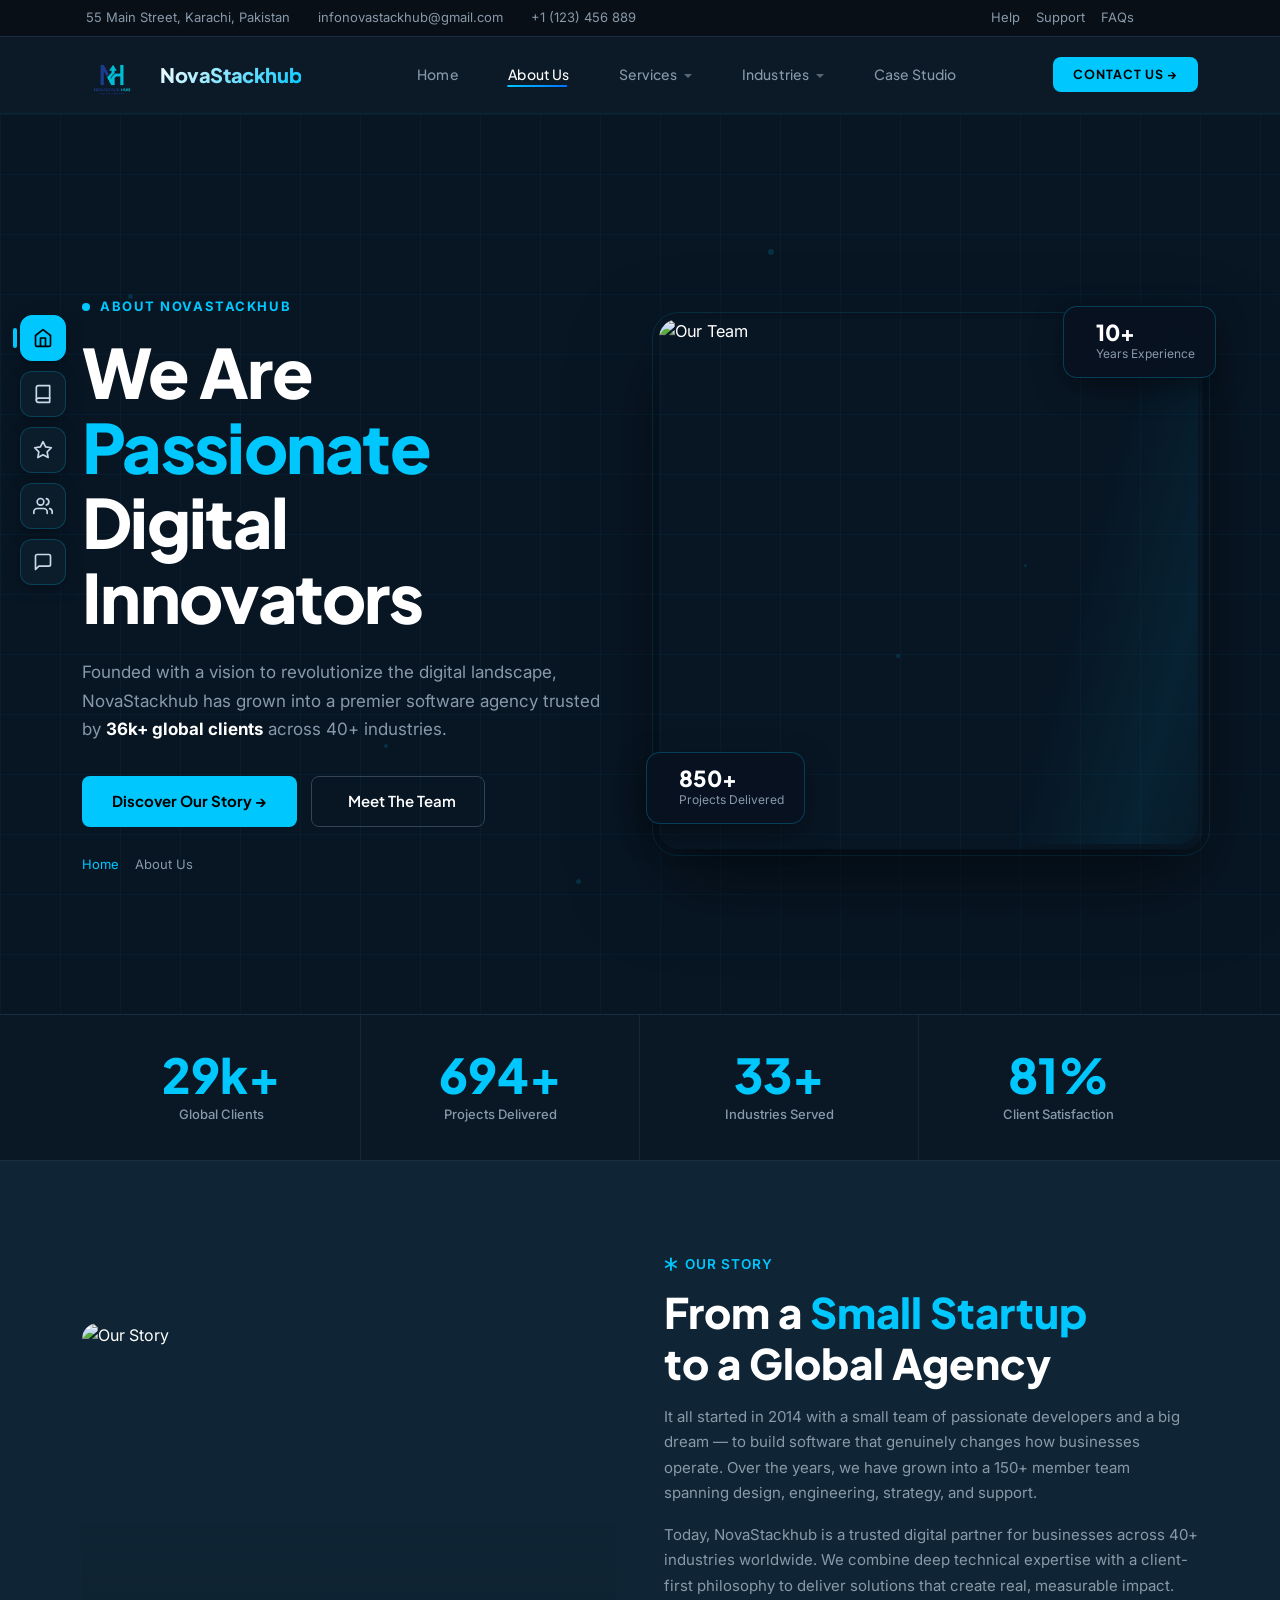
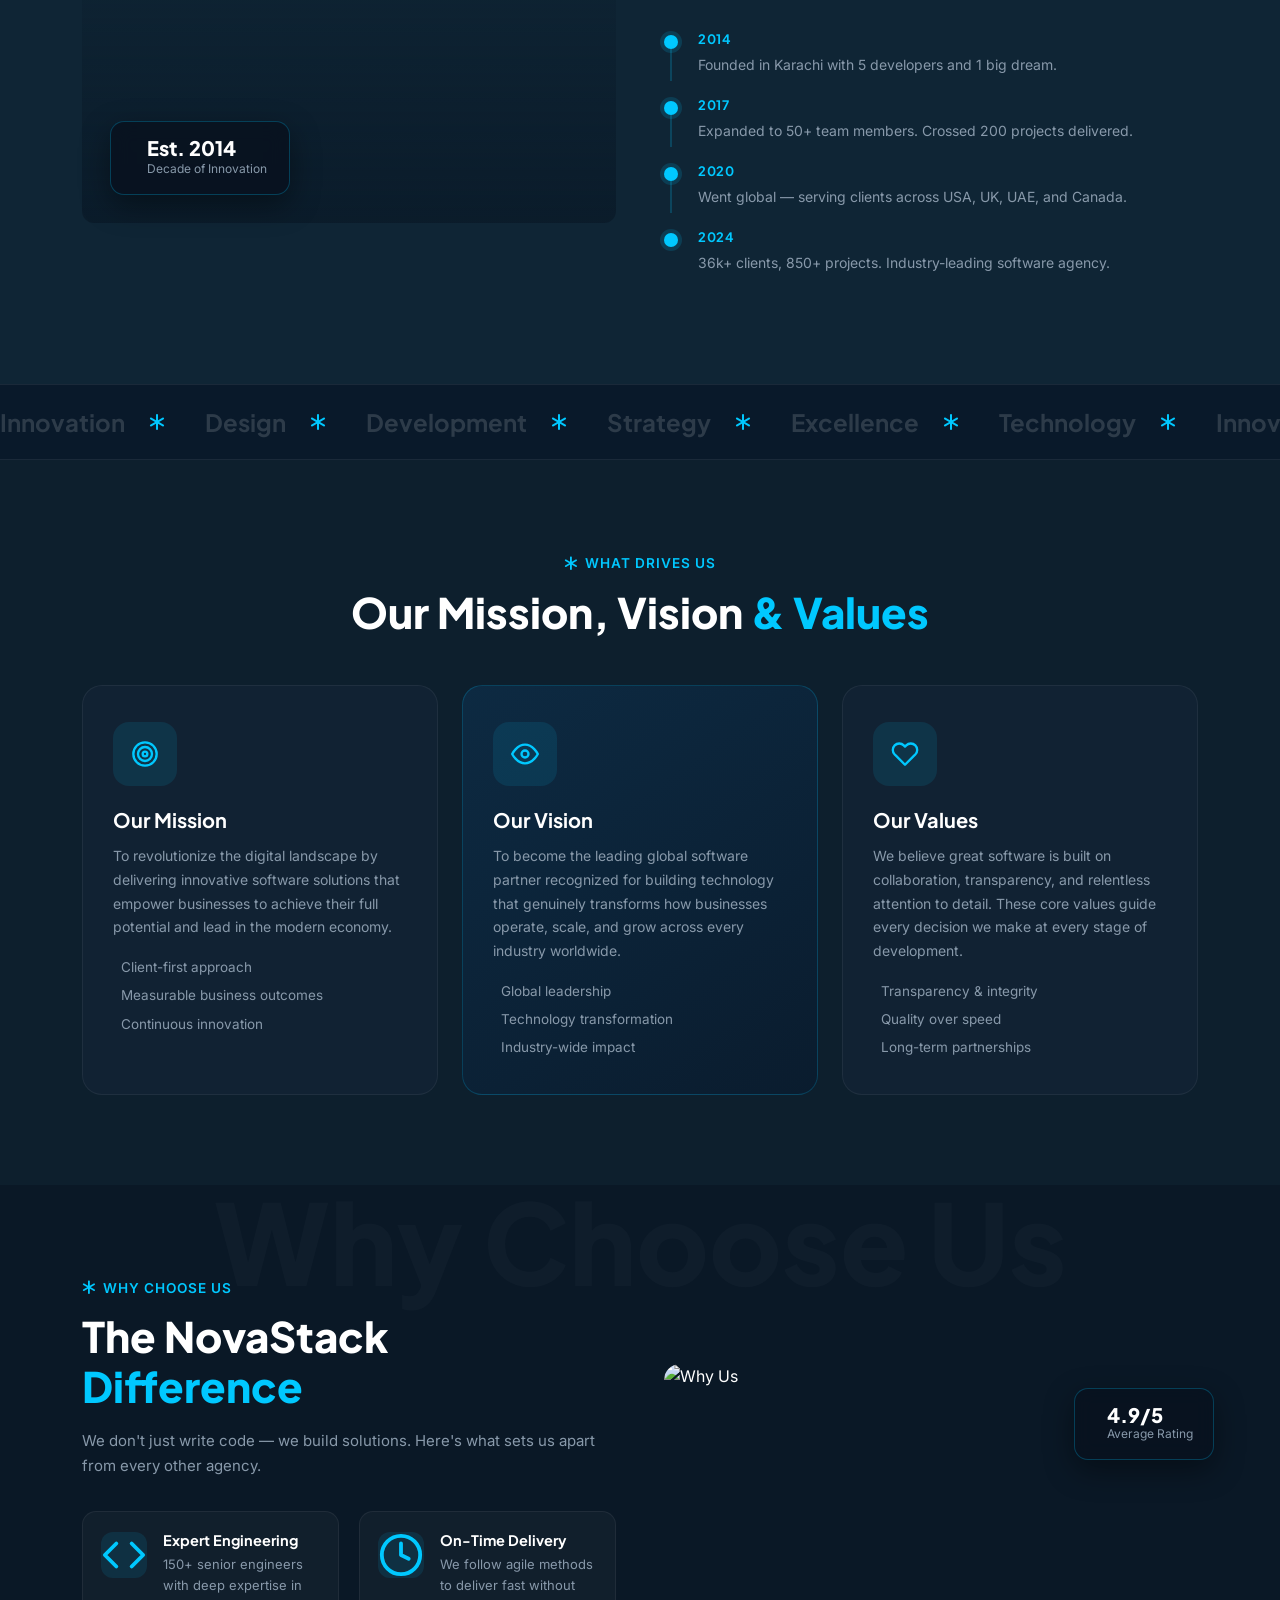
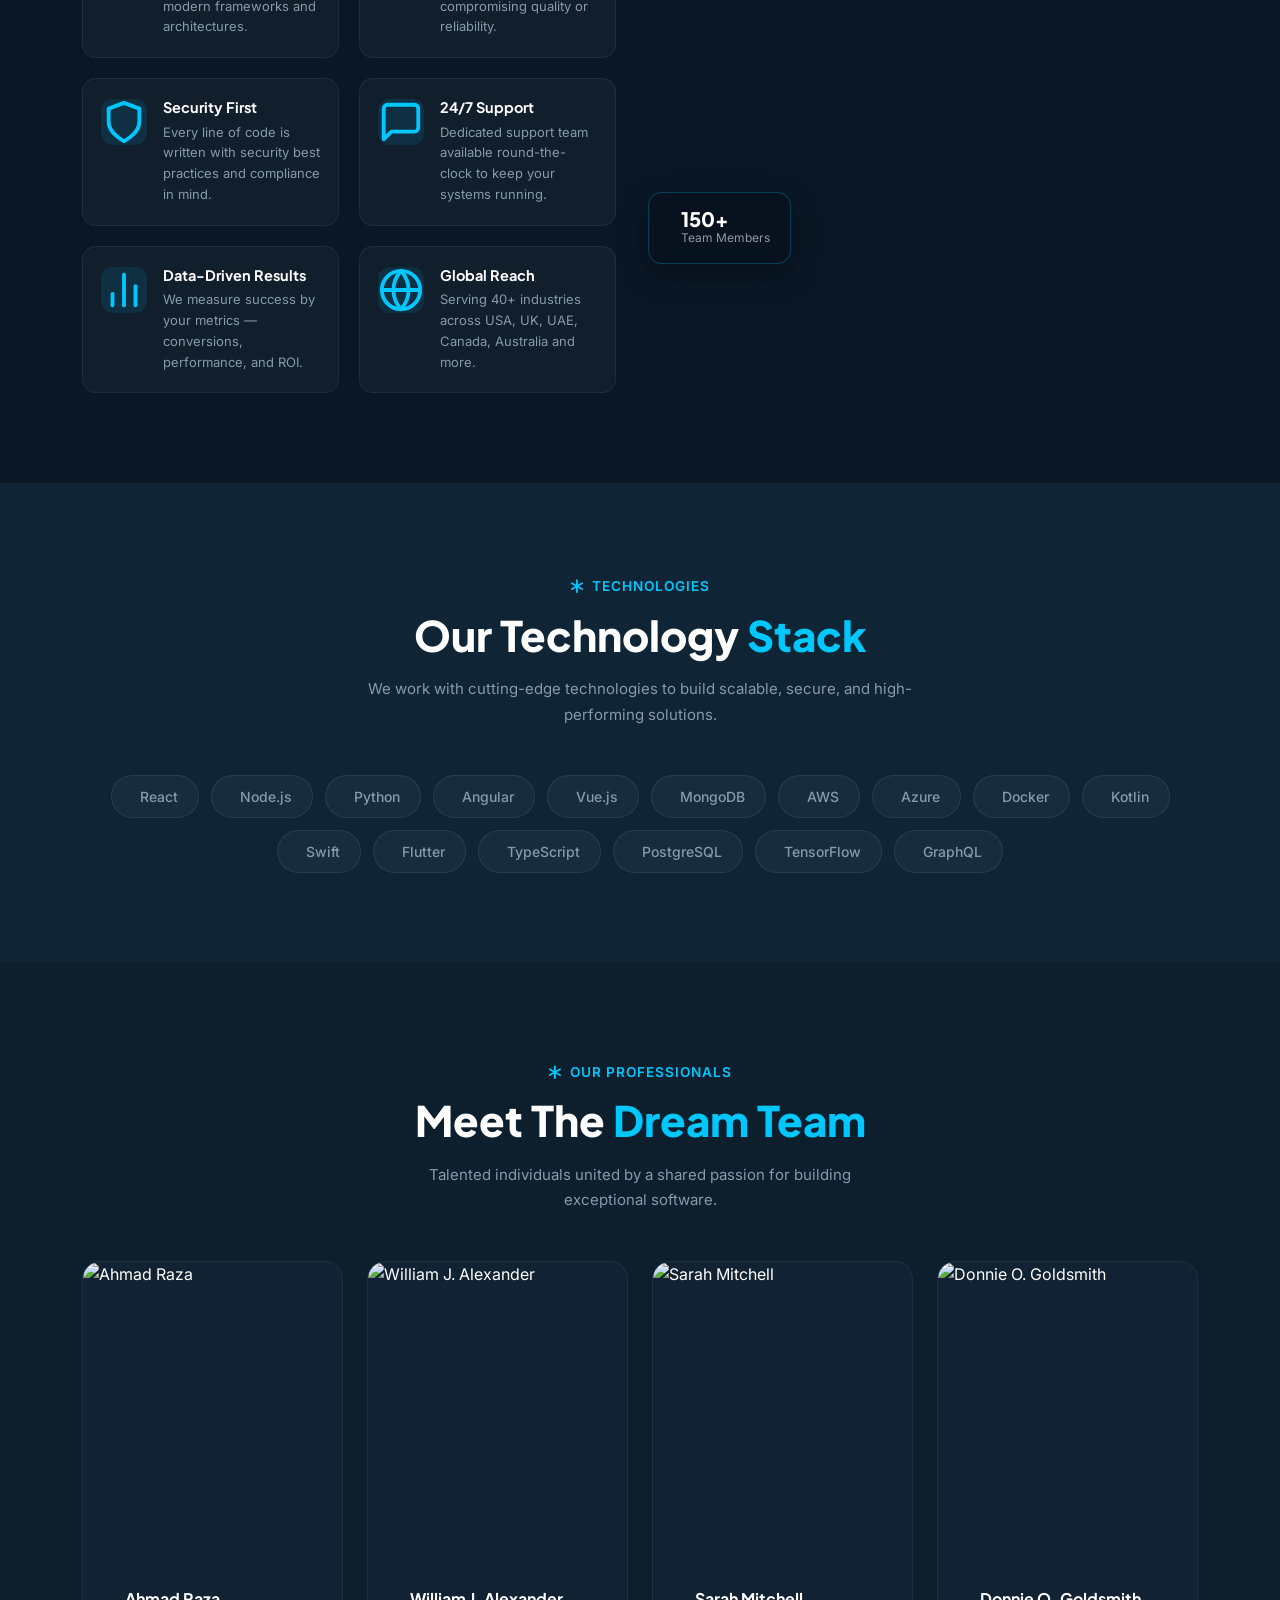
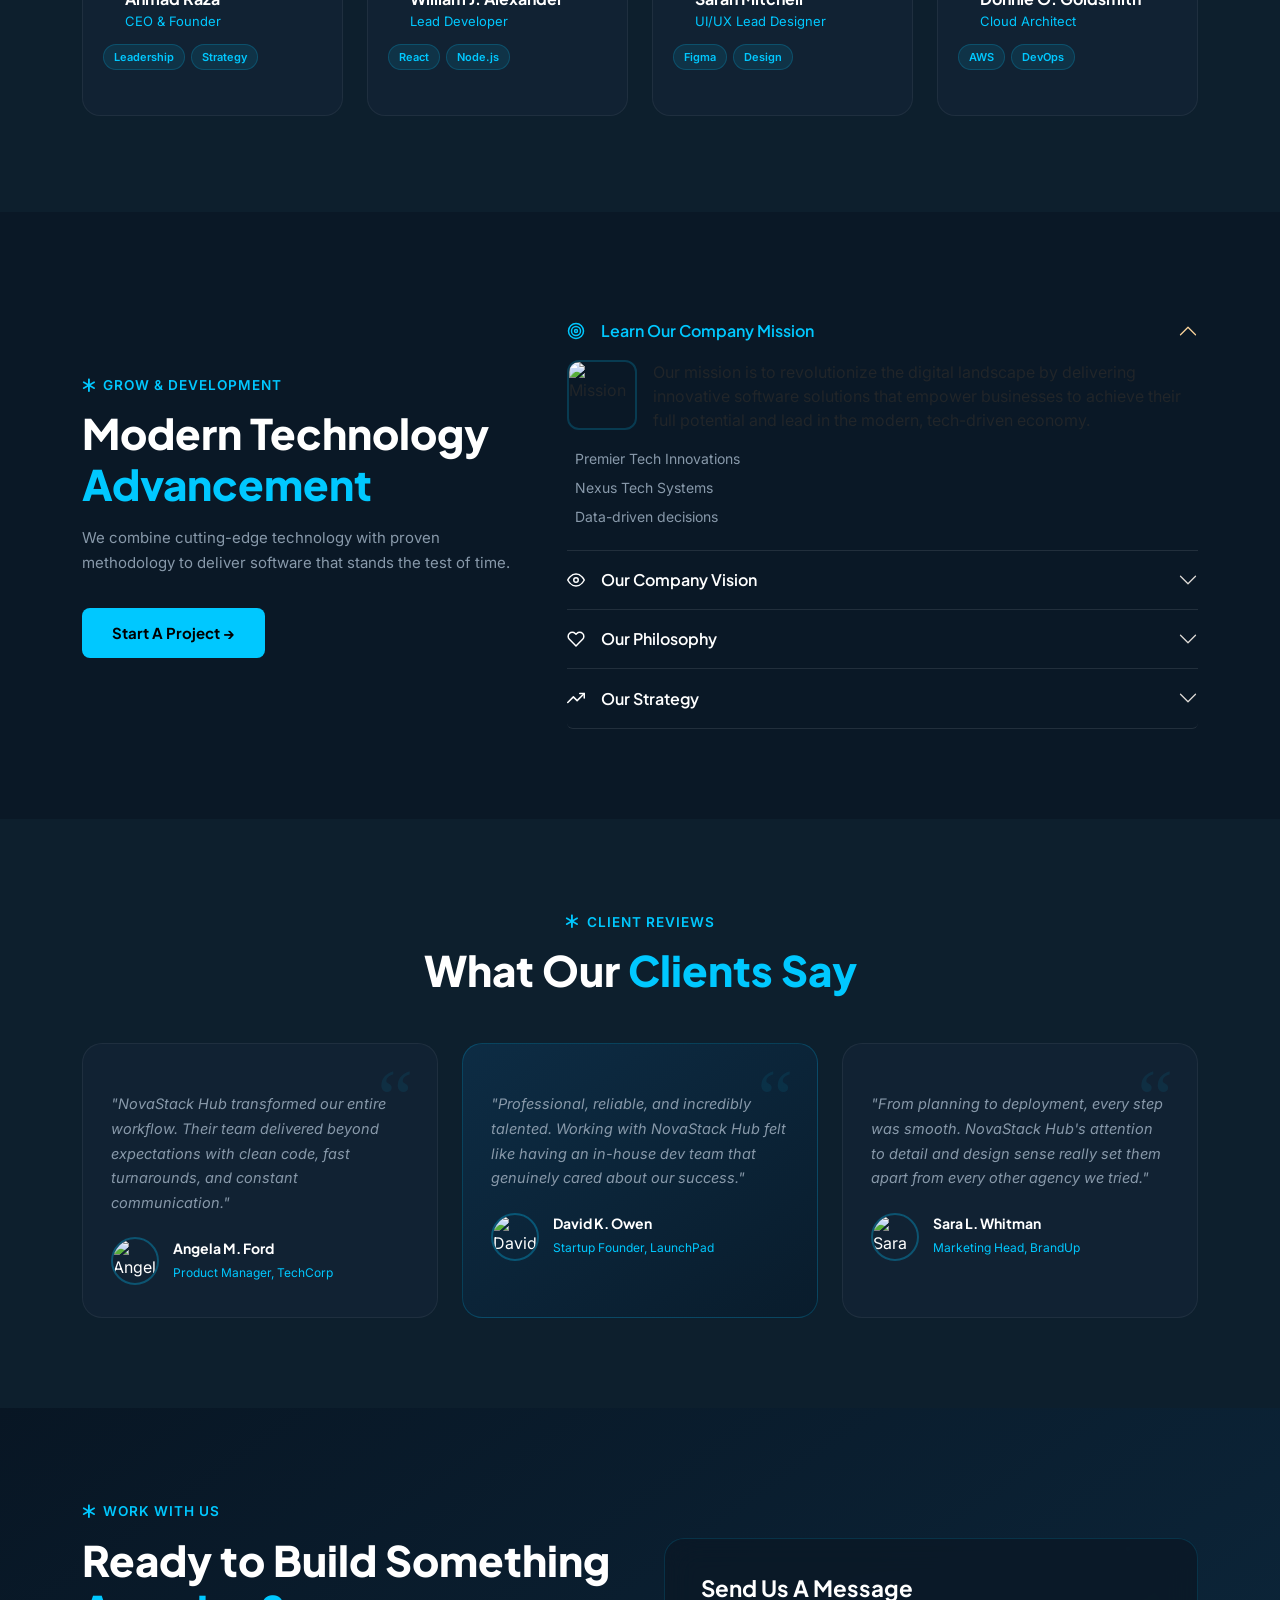
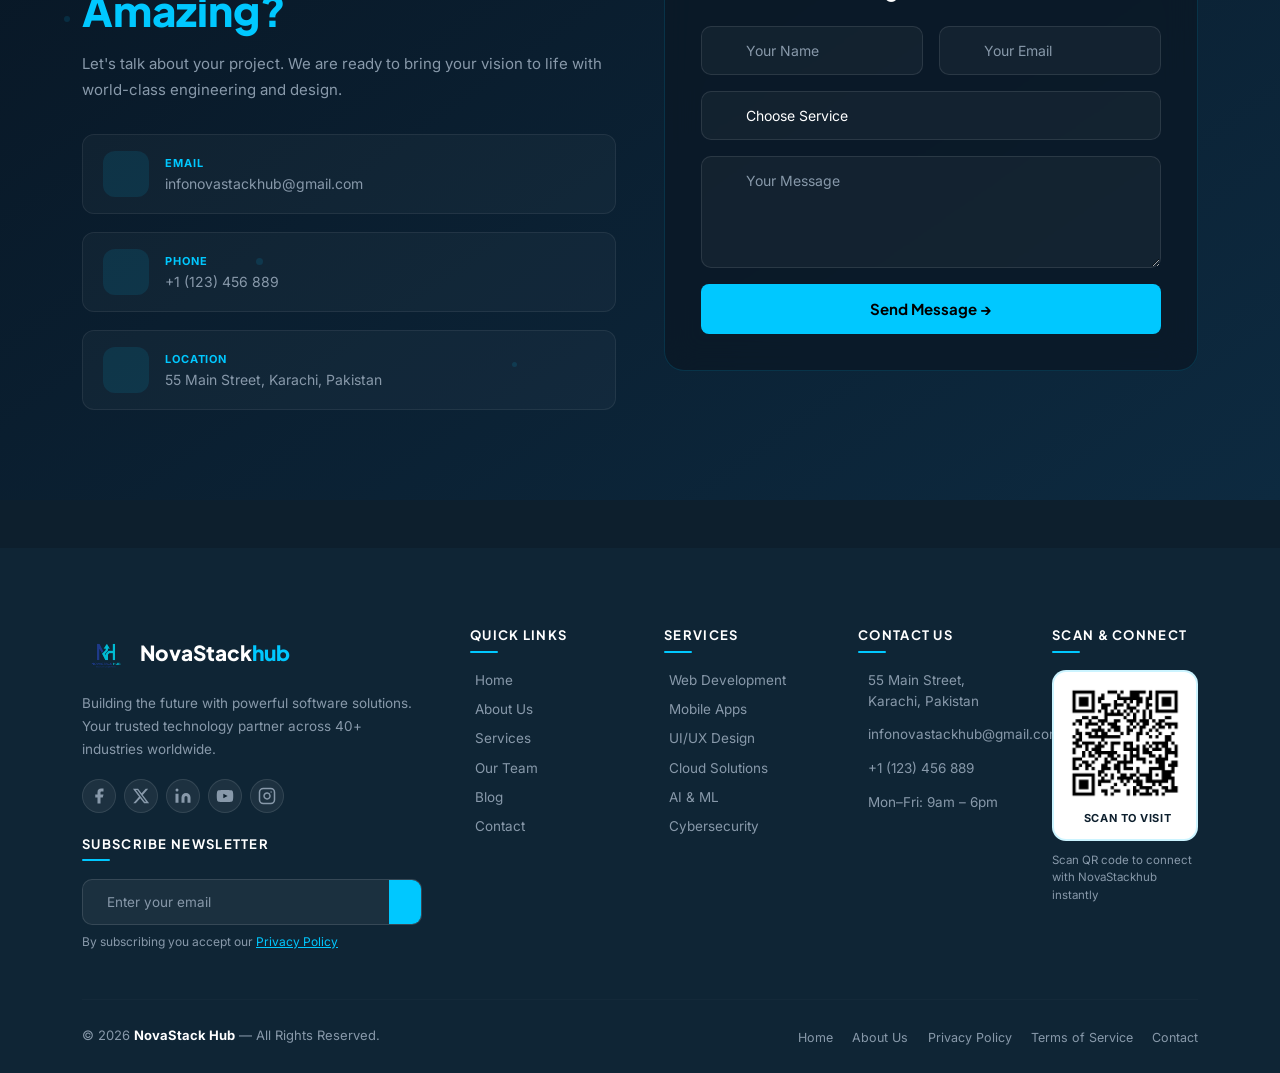
==== commit f82231ae: "70% work complete" ====
--- a/About section/about.html
+++ b/About section/about.html
@@ -151,46 +151,46 @@
             <ul class="dropdown-menu industries-mega">
               <div class="mega-top-label"><i class="ti ti-grid-dots"></i>40 Industries We Serve</div>
               <div class="ind-grid">
-                <li><a class="dropdown-item" href="#"><i class="ti ti-shopping-bag"></i>Retail &amp; E-Commerce</a></li>
-                <li><a class="dropdown-item" href="#"><i class="ti ti-stethoscope"></i>Healthcare &amp; Medical</a></li>
-                <li><a class="dropdown-item" href="#"><i class="ti ti-home"></i>Real Estate &amp; Property</a></li>
-                <li><a class="dropdown-item" href="#"><i class="ti ti-building-bank"></i>Finance &amp; Banking</a></li>
-                <li><a class="dropdown-item" href="#"><i class="ti ti-school"></i>Education &amp; E-Learning</a></li>
-                <li><a class="dropdown-item" href="#"><i class="ti ti-tools"></i>Manufacturing &amp; Production</a></li>
-                <li><a class="dropdown-item" href="#"><i class="ti ti-truck"></i>Logistics &amp; Supply Chain</a></li>
-                <li><a class="dropdown-item" href="#"><i class="ti ti-chef-hat"></i>Restaurant &amp; Food</a></li>
-                <li><a class="dropdown-item" href="#"><i class="ti ti-diamond"></i>Gold &amp; Jewelry Trading</a></li>
-                <li><a class="dropdown-item" href="#"><i class="ti ti-bed"></i>Hotel &amp; Hospitality</a></li>
-                <li><a class="dropdown-item" href="#"><i class="ti ti-crane"></i>Construction &amp; Engineering</a></li>
-                <li><a class="dropdown-item" href="#"><i class="ti ti-users"></i>HR &amp; Recruitment</a></li>
-                <li><a class="dropdown-item" href="#"><i class="ti ti-gavel"></i>Legal &amp; Law Firms</a></li>
-                <li><a class="dropdown-item" href="#"><i class="ti ti-heart"></i>Non-Profit &amp; NGO</a></li>
-                <li><a class="dropdown-item" href="#"><i class="ti ti-building"></i>Government &amp; Public Sector</a></li>
-                <li><a class="dropdown-item" href="#"><i class="ti ti-shield"></i>Insurance</a></li>
-                <li><a class="dropdown-item" href="#"><i class="ti ti-car"></i>Automotive</a></li>
-                <li><a class="dropdown-item" href="#"><i class="ti ti-plant"></i>Agriculture &amp; Farming</a></li>
-                <li><a class="dropdown-item" href="#"><i class="ti ti-barbell"></i>Fitness &amp; Wellness</a></li>
-                <li><a class="dropdown-item" href="#"><i class="ti ti-movie"></i>Media &amp; Entertainment</a></li>
-                <li><a class="dropdown-item" href="#"><i class="ti ti-wifi"></i>Telecom &amp; IT</a></li>
-                <li><a class="dropdown-item" href="#"><i class="ti ti-flame"></i>Oil &amp; Gas</a></li>
-                <li><a class="dropdown-item" href="#"><i class="ti ti-shirt"></i>Textile &amp; Apparel</a></li>
-                <li><a class="dropdown-item" href="#"><i class="ti ti-pill"></i>Pharmacy &amp; Drug Store</a></li>
-                <li><a class="dropdown-item" href="#"><i class="ti ti-sparkles"></i>Beauty &amp; Salon</a></li>
-                <li><a class="dropdown-item" href="#"><i class="ti ti-plane"></i>Travel &amp; Tourism</a></li>
-                <li><a class="dropdown-item" href="#"><i class="ti ti-confetti"></i>Event Management</a></li>
-                <li><a class="dropdown-item" href="#"><i class="ti ti-camera"></i>Security &amp; Surveillance</a></li>
-                <li><a class="dropdown-item" href="#"><i class="ti ti-printer"></i>Printing &amp; Publishing</a></li>
-                <li><a class="dropdown-item" href="#"><i class="ti ti-ruler"></i>Interior Design &amp; Architecture</a></li>
-                <li><a class="dropdown-item" href="#"><i class="ti ti-calculator"></i>Accounting &amp; Tax Firms</a></li>
-                <li><a class="dropdown-item" href="#"><i class="ti ti-package"></i>Wholesale &amp; Distribution</a></li>
-                <li><a class="dropdown-item" href="#"><i class="ti ti-ship"></i>Import &amp; Export</a></li>
-                <li><a class="dropdown-item" href="#"><i class="ti ti-bike"></i>Courier &amp; Delivery</a></li>
-                <li><a class="dropdown-item" href="#"><i class="ti ti-basket"></i>Supermarket &amp; Grocery</a></li>
-                <li><a class="dropdown-item" href="#"><i class="ti ti-run"></i>Gym &amp; Sports</a></li>
-                <li><a class="dropdown-item" href="#"><i class="ti ti-microscope"></i>Clinic &amp; Diagnostic Labs</a></li>
-                <li><a class="dropdown-item" href="#"><i class="ti ti-certificate"></i>School &amp; University</a></li>
-                <li><a class="dropdown-item" href="#"><i class="ti ti-steering-wheel"></i>Car Rental &amp; Fleet</a></li>
-                <li><a class="dropdown-item" href="#"><i class="ti ti-hand-heart"></i>Charity &amp; Social Welfare</a></li>
+                <li><a class="dropdown-item ind-link" href="javascript:void(0)" data-ind-slug="retail-and-e-commerce" data-ind-name="Retail &amp; E-Commerce" data-ind-icon="ti ti-shopping-bag"><i class="ti ti-shopping-bag"></i>Retail &amp; E-Commerce</a></li>
+                <li><a class="dropdown-item ind-link" href="javascript:void(0)" data-ind-slug="healthcare-and-medical" data-ind-name="Healthcare &amp; Medical" data-ind-icon="ti ti-stethoscope"><i class="ti ti-stethoscope"></i>Healthcare &amp; Medical</a></li>
+                <li><a class="dropdown-item ind-link" href="javascript:void(0)" data-ind-slug="real-estate-and-property" data-ind-name="Real Estate &amp; Property" data-ind-icon="ti ti-home"><i class="ti ti-home"></i>Real Estate &amp; Property</a></li>
+                <li><a class="dropdown-item ind-link" href="javascript:void(0)" data-ind-slug="finance-and-banking" data-ind-name="Finance &amp; Banking" data-ind-icon="ti ti-building-bank"><i class="ti ti-building-bank"></i>Finance &amp; Banking</a></li>
+                <li><a class="dropdown-item ind-link" href="javascript:void(0)" data-ind-slug="education-and-e-learning" data-ind-name="Education &amp; E-Learning" data-ind-icon="ti ti-school"><i class="ti ti-school"></i>Education &amp; E-Learning</a></li>
+                <li><a class="dropdown-item ind-link" href="javascript:void(0)" data-ind-slug="manufacturing-and-production" data-ind-name="Manufacturing &amp; Production" data-ind-icon="ti ti-tools"><i class="ti ti-tools"></i>Manufacturing &amp; Production</a></li>
+                <li><a class="dropdown-item ind-link" href="javascript:void(0)" data-ind-slug="logistics-and-supply-chain" data-ind-name="Logistics &amp; Supply Chain" data-ind-icon="ti ti-truck"><i class="ti ti-truck"></i>Logistics &amp; Supply Chain</a></li>
+                <li><a class="dropdown-item ind-link" href="javascript:void(0)" data-ind-slug="restaurant-and-food" data-ind-name="Restaurant &amp; Food" data-ind-icon="ti ti-chef-hat"><i class="ti ti-chef-hat"></i>Restaurant &amp; Food</a></li>
+                <li><a class="dropdown-item ind-link" href="javascript:void(0)" data-ind-slug="gold-and-jewelry-trading" data-ind-name="Gold &amp; Jewelry Trading" data-ind-icon="ti ti-diamond"><i class="ti ti-diamond"></i>Gold &amp; Jewelry Trading</a></li>
+                <li><a class="dropdown-item ind-link" href="javascript:void(0)" data-ind-slug="hotel-and-hospitality" data-ind-name="Hotel &amp; Hospitality" data-ind-icon="ti ti-bed"><i class="ti ti-bed"></i>Hotel &amp; Hospitality</a></li>
+                <li><a class="dropdown-item ind-link" href="javascript:void(0)" data-ind-slug="construction-and-engineering" data-ind-name="Construction &amp; Engineering" data-ind-icon="ti ti-crane"><i class="ti ti-crane"></i>Construction &amp; Engineering</a></li>
+                <li><a class="dropdown-item ind-link" href="javascript:void(0)" data-ind-slug="hr-and-recruitment" data-ind-name="HR &amp; Recruitment" data-ind-icon="ti ti-users"><i class="ti ti-users"></i>HR &amp; Recruitment</a></li>
+                <li><a class="dropdown-item ind-link" href="javascript:void(0)" data-ind-slug="legal-and-law-firms" data-ind-name="Legal &amp; Law Firms" data-ind-icon="ti ti-gavel"><i class="ti ti-gavel"></i>Legal &amp; Law Firms</a></li>
+                <li><a class="dropdown-item ind-link" href="javascript:void(0)" data-ind-slug="non-profit-and-ngo" data-ind-name="Non-Profit &amp; NGO" data-ind-icon="ti ti-heart"><i class="ti ti-heart"></i>Non-Profit &amp; NGO</a></li>
+                <li><a class="dropdown-item ind-link" href="javascript:void(0)" data-ind-slug="government-and-public-sector" data-ind-name="Government &amp; Public Sector" data-ind-icon="ti ti-building"><i class="ti ti-building"></i>Government &amp; Public Sector</a></li>
+                <li><a class="dropdown-item ind-link" href="javascript:void(0)" data-ind-slug="insurance" data-ind-name="Insurance" data-ind-icon="ti ti-shield"><i class="ti ti-shield"></i>Insurance</a></li>
+                <li><a class="dropdown-item ind-link" href="javascript:void(0)" data-ind-slug="automotive" data-ind-name="Automotive" data-ind-icon="ti ti-car"><i class="ti ti-car"></i>Automotive</a></li>
+                <li><a class="dropdown-item ind-link" href="javascript:void(0)" data-ind-slug="agriculture-and-farming" data-ind-name="Agriculture &amp; Farming" data-ind-icon="ti ti-plant"><i class="ti ti-plant"></i>Agriculture &amp; Farming</a></li>
+                <li><a class="dropdown-item ind-link" href="javascript:void(0)" data-ind-slug="fitness-and-wellness" data-ind-name="Fitness &amp; Wellness" data-ind-icon="ti ti-barbell"><i class="ti ti-barbell"></i>Fitness &amp; Wellness</a></li>
+                <li><a class="dropdown-item ind-link" href="javascript:void(0)" data-ind-slug="media-and-entertainment" data-ind-name="Media &amp; Entertainment" data-ind-icon="ti ti-movie"><i class="ti ti-movie"></i>Media &amp; Entertainment</a></li>
+                <li><a class="dropdown-item ind-link" href="javascript:void(0)" data-ind-slug="telecom-and-it" data-ind-name="Telecom &amp; IT" data-ind-icon="ti ti-wifi"><i class="ti ti-wifi"></i>Telecom &amp; IT</a></li>
+                <li><a class="dropdown-item ind-link" href="javascript:void(0)" data-ind-slug="oil-and-gas" data-ind-name="Oil &amp; Gas" data-ind-icon="ti ti-flame"><i class="ti ti-flame"></i>Oil &amp; Gas</a></li>
+                <li><a class="dropdown-item ind-link" href="javascript:void(0)" data-ind-slug="textile-and-apparel" data-ind-name="Textile &amp; Apparel" data-ind-icon="ti ti-shirt"><i class="ti ti-shirt"></i>Textile &amp; Apparel</a></li>
+                <li><a class="dropdown-item ind-link" href="javascript:void(0)" data-ind-slug="pharmacy-and-drug-store" data-ind-name="Pharmacy &amp; Drug Store" data-ind-icon="ti ti-pill"><i class="ti ti-pill"></i>Pharmacy &amp; Drug Store</a></li>
+                <li><a class="dropdown-item ind-link" href="javascript:void(0)" data-ind-slug="beauty-and-salon" data-ind-name="Beauty &amp; Salon" data-ind-icon="ti ti-sparkles"><i class="ti ti-sparkles"></i>Beauty &amp; Salon</a></li>
+                <li><a class="dropdown-item ind-link" href="javascript:void(0)" data-ind-slug="travel-and-tourism" data-ind-name="Travel &amp; Tourism" data-ind-icon="ti ti-plane"><i class="ti ti-plane"></i>Travel &amp; Tourism</a></li>
+                <li><a class="dropdown-item ind-link" href="javascript:void(0)" data-ind-slug="event-management" data-ind-name="Event Management" data-ind-icon="ti ti-confetti"><i class="ti ti-confetti"></i>Event Management</a></li>
+                <li><a class="dropdown-item ind-link" href="javascript:void(0)" data-ind-slug="security-and-surveillance" data-ind-name="Security &amp; Surveillance" data-ind-icon="ti ti-camera"><i class="ti ti-camera"></i>Security &amp; Surveillance</a></li>
+                <li><a class="dropdown-item ind-link" href="javascript:void(0)" data-ind-slug="printing-and-publishing" data-ind-name="Printing &amp; Publishing" data-ind-icon="ti ti-printer"><i class="ti ti-printer"></i>Printing &amp; Publishing</a></li>
+                <li><a class="dropdown-item ind-link" href="javascript:void(0)" data-ind-slug="interior-design-and-architecture" data-ind-name="Interior Design &amp; Architecture" data-ind-icon="ti ti-ruler"><i class="ti ti-ruler"></i>Interior Design &amp; Architecture</a></li>
+                <li><a class="dropdown-item ind-link" href="javascript:void(0)" data-ind-slug="accounting-and-tax-firms" data-ind-name="Accounting &amp; Tax Firms" data-ind-icon="ti ti-calculator"><i class="ti ti-calculator"></i>Accounting &amp; Tax Firms</a></li>
+                <li><a class="dropdown-item ind-link" href="javascript:void(0)" data-ind-slug="wholesale-and-distribution" data-ind-name="Wholesale &amp; Distribution" data-ind-icon="ti ti-package"><i class="ti ti-package"></i>Wholesale &amp; Distribution</a></li>
+                <li><a class="dropdown-item ind-link" href="javascript:void(0)" data-ind-slug="import-and-export" data-ind-name="Import &amp; Export" data-ind-icon="ti ti-ship"><i class="ti ti-ship"></i>Import &amp; Export</a></li>
+                <li><a class="dropdown-item ind-link" href="javascript:void(0)" data-ind-slug="courier-and-delivery" data-ind-name="Courier &amp; Delivery" data-ind-icon="ti ti-bike"><i class="ti ti-bike"></i>Courier &amp; Delivery</a></li>
+                <li><a class="dropdown-item ind-link" href="javascript:void(0)" data-ind-slug="supermarket-and-grocery" data-ind-name="Supermarket &amp; Grocery" data-ind-icon="ti ti-basket"><i class="ti ti-basket"></i>Supermarket &amp; Grocery</a></li>
+                <li><a class="dropdown-item ind-link" href="javascript:void(0)" data-ind-slug="gym-and-sports" data-ind-name="Gym &amp; Sports" data-ind-icon="ti ti-run"><i class="ti ti-run"></i>Gym &amp; Sports</a></li>
+                <li><a class="dropdown-item ind-link" href="javascript:void(0)" data-ind-slug="clinic-and-diagnostic-labs" data-ind-name="Clinic &amp; Diagnostic Labs" data-ind-icon="ti ti-microscope"><i class="ti ti-microscope"></i>Clinic &amp; Diagnostic Labs</a></li>
+                <li><a class="dropdown-item ind-link" href="javascript:void(0)" data-ind-slug="school-and-university" data-ind-name="School &amp; University" data-ind-icon="ti ti-certificate"><i class="ti ti-certificate"></i>School &amp; University</a></li>
+                <li><a class="dropdown-item ind-link" href="javascript:void(0)" data-ind-slug="car-rental-and-fleet" data-ind-name="Car Rental &amp; Fleet" data-ind-icon="ti ti-steering-wheel"><i class="ti ti-steering-wheel"></i>Car Rental &amp; Fleet</a></li>
+                <li><a class="dropdown-item ind-link" href="javascript:void(0)" data-ind-slug="charity-and-social-welfare" data-ind-name="Charity &amp; Social Welfare" data-ind-icon="ti ti-hand-heart"><i class="ti ti-hand-heart"></i>Charity &amp; Social Welfare</a></li>
               </div>
             </ul>
           </li>
@@ -982,8 +982,86 @@
     <svg viewBox="0 0 24 24" fill="none" stroke="currentColor" stroke-width="2.5" stroke-linecap="round" stroke-linejoin="round" width="20" height="20"><line x1="12" y1="19" x2="12" y2="5"/><polyline points="5 12 12 5 19 12"/></svg>
   </button>
 
+  <!-- INDUSTRY CHOICE MODAL -->
+  <div class="modal fade" id="industryChoiceModal" tabindex="-1" aria-hidden="true">
+    <div class="modal-dialog modal-dialog-centered" style="max-width:480px;">
+      <div class="modal-content" style="background:#0d1f2d;border:1px solid #1a3050;border-radius:18px;overflow:hidden;">
+        <div class="modal-header" style="background:#080f17;border-bottom:1px solid #1a3050;padding:20px 24px;">
+          <div style="display:flex;align-items:center;gap:14px;">
+            <div id="modalIndIconWrap" style="width:46px;height:46px;border-radius:12px;background:rgba(0,200,255,.1);display:flex;align-items:center;justify-content:center;font-size:22px;color:#00c8ff;"></div>
+            <div>
+              <h5 class="modal-title mb-0" style="color:#fff;font-weight:800;font-size:17px;" id="modalIndTitle">Industry Name</h5>
+              <small style="color:rgba(255,255,255,.45);font-size:12px;">Choose what you'd like to explore</small>
+            </div>
+          </div>
+          <button type="button" class="btn-close btn-close-white" data-bs-dismiss="modal" aria-label="Close"></button>
+        </div>
+        <div class="modal-body" style="padding:28px 24px;">
+          <p style="color:rgba(255,255,255,.6);font-size:14px;margin-bottom:22px;text-align:center;">
+            What would you like to check for <strong style="color:#00c8ff;" id="modalIndNameInline">this industry</strong>?
+          </p>
+          <div class="row g-3">
+            <div class="col-6">
+              <a id="choiceWebsiteBtn" href="#" style="text-decoration:none;">
+                <div class="ind-choice-card">
+                  <div class="ind-choice-icon"><i class="ti ti-world-www"></i></div>
+                  <h6 style="color:#fff;font-weight:700;margin-bottom:6px;">Demo Website</h6>
+                  <p style="color:rgba(255,255,255,.45);font-size:12.5px;line-height:1.5;margin:0;">Full sample website — homepage, about, services &amp; contact</p>
+                  <div style="margin-top:14px;display:inline-flex;align-items:center;gap:5px;font-size:12px;font-weight:700;color:#00c8ff;">Explore <i class="ti ti-arrow-right" style="font-size:13px;"></i></div>
+                </div>
+              </a>
+            </div>
+            <div class="col-6">
+              <a id="choiceErpBtn" href="#" style="text-decoration:none;">
+                <div class="ind-choice-card ind-choice-card--accent">
+                  <div class="ind-choice-icon"><i class="ti ti-layout-dashboard"></i></div>
+                  <h6 style="color:#fff;font-weight:700;margin-bottom:6px;">ERP System Demo</h6>
+                  <p style="color:rgba(255,255,255,.45);font-size:12.5px;line-height:1.5;margin:0;">Live ERP dashboard with modules, charts &amp; dummy data</p>
+                  <div style="margin-top:14px;display:inline-flex;align-items:center;gap:5px;font-size:12px;font-weight:700;color:#00c8ff;">Launch ERP <i class="ti ti-arrow-right" style="font-size:13px;"></i></div>
+                </div>
+              </a>
+            </div>
+          </div>
+          <p style="text-align:center;margin-top:18px;font-size:12px;color:rgba(255,255,255,.3);"><i class="ti ti-info-circle me-1"></i>Powered by <strong style="color:rgba(255,255,255,.5);">NovaStackhub ERP Platform</strong></p>
+        </div>
+      </div>
+    </div>
+  </div>
+
+  <style>
+    .ind-choice-card { background:rgba(255,255,255,.04); border:1px solid rgba(255,255,255,.1); border-radius:14px; padding:20px 16px; cursor:pointer; transition:all .25s ease; height:100%; display:flex; flex-direction:column; }
+    .ind-choice-card:hover { background:rgba(0,200,255,.07); border-color:rgba(0,200,255,.35); transform:translateY(-3px); box-shadow:0 8px 28px rgba(0,0,0,.3); }
+    .ind-choice-card--accent { background:rgba(0,200,255,.06); border-color:rgba(0,200,255,.2); }
+    .ind-choice-card--accent:hover { background:rgba(0,200,255,.12); border-color:#00c8ff; }
+    .ind-choice-icon { width:46px; height:46px; border-radius:12px; background:rgba(0,200,255,.1); display:flex; align-items:center; justify-content:center; font-size:22px; color:#00c8ff; margin-bottom:14px; }
+  </style>
+
   <script src="https://cdn.jsdelivr.net/npm/bootstrap@5.3.2/dist/js/bootstrap.bundle.min.js"></script>
   <script src="../Home section/assets/js/aos.js"></script>
   <script src="about.js"></script>
+  <script>
+  (function () {
+    var choiceModal = new bootstrap.Modal(document.getElementById('industryChoiceModal'), { backdrop: true, keyboard: true });
+    document.querySelectorAll('.ind-link').forEach(function (link) {
+      link.addEventListener('click', function (e) {
+        e.preventDefault();
+        var slug = link.getAttribute('data-ind-slug');
+        var name = link.getAttribute('data-ind-name').replace(/&amp;/g, '&');
+        var icon = link.getAttribute('data-ind-icon');
+        document.getElementById('modalIndIconWrap').innerHTML = '<i class="' + icon + '"></i>';
+        document.getElementById('modalIndTitle').textContent = name;
+        document.getElementById('modalIndNameInline').textContent = name;
+        document.getElementById('choiceWebsiteBtn').href = '../Industries/demo-website.html?industry=' + slug;
+        document.getElementById('choiceErpBtn').href     = '../Industries/demo-erp.html?industry=' + slug;
+        var openDdMenu = document.querySelector('.dropdown-menu.show');
+        if (openDdMenu) {
+          var ddToggle = openDdMenu.previousElementSibling;
+          if (ddToggle) { bootstrap.Dropdown.getOrCreateInstance(ddToggle).hide(); }
+        }
+        choiceModal.show();
+      });
+    });
+  }());
+  </script>
 </body>
 </html>
--- a/Home section/home.css
+++ b/Home section/home.css
@@ -129,7 +129,7 @@
       color: var(--cyan) !important;
   }
 
-  .nav-link.active::after {
+  .nav-link.active:not(.dropdown-toggle)::after {
       content: '';
       position: absolute;
       bottom: 0;
@@ -439,6 +439,11 @@
       backdrop-filter: blur(14px);
       -webkit-backdrop-filter: blur(14px);
       border-bottom: 1px solid rgba(0, 198, 255, 0.08);
+  }
+
+  /* Navbar container is the positioning reference for mega menus */
+  .navbar .container {
+      position: relative;
   }
 
   /* ─── BRAND ─── */
@@ -491,21 +496,23 @@
   .navbar-nav .nav-link.dropdown-toggle::after {
       display: inline-block;
       position: relative;
+      top: auto;
       bottom: auto;
       left: auto;
+      right: auto;
       transform: none;
-      width: auto;
-      height: auto;
-      background: none;
+      width: 0;
+      height: 0;
+      background: none !important;
       border-top: 4px solid currentColor;
       border-right: 4px solid transparent;
       border-left: 4px solid transparent;
       border-bottom: 0;
+      border-radius: 0 !important;
       margin-left: 5px;
       vertical-align: middle;
       opacity: 0.6;
       transition: transform 0.28s cubic-bezier(0.4, 0, 0.2, 1), opacity 0.2s;
-      /* reset the underline pseudo that Bootstrap might still try to render */
       content: '';
   }
 
@@ -562,19 +569,29 @@
           visibility 0s linear 0s;
   }
 
-  /* bridge gap between nav-link and dropdown so hover doesn't break */
-  .nav-item.dropdown {
-      position: relative;
-  }
-
+  /* Mega-menu parents: position static so menus anchor to .navbar .container */
+  .nav-item.dropdown:has(> .mega-menu),
+  .nav-item.dropdown:has(> .industries-mega) {
+      position: static;
+  }
+
+  /* Hide the nav-item::after bridge entirely — no gap since mega-menu top = navbar bottom */
   .nav-item.dropdown::after {
-      content: '';
-      position: absolute;
-      bottom: -8px;
-      left: 0;
-      width: 100%;
-      height: 8px;
-      /* invisible bridge fills the gap */
+      display: none !important;
+  }
+
+  /* ── DEFINITIVE LINE FIX ──
+     Forces all ::after on dropdown nav-links to be invisible (no bg, no height, no absolute).
+     Only the CSS-border caret (border-top/left/right) remains — those are untouched here. */
+  .navbar-nav .nav-item.dropdown .nav-link::after {
+      background: transparent !important;
+      background-color: transparent !important;
+      position: relative !important;
+      bottom: auto !important;
+      left: auto !important;
+      right: auto !important;
+      width: 0 !important;
+      height: 0 !important;
   }
 
   /* ─── DROPDOWN ITEMS ─── */
@@ -632,19 +649,23 @@
       margin: 5px 12px;
   }
 
-  /* ─── SERVICES MEGA (3 col) ─── */
+  /* ─── SERVICES MEGA (3 col) — full container width, content centered ─── */
   .mega-menu {
-      min-width: 740px;
-      left: 50%;
-      margin-left: -370px;
-      /* center it */
+      left: 0;
+      right: 0;
+      width: 100%;
+      margin-left: 0;
       padding: 14px 0 12px;
+      max-height: calc(100vh - 80px);
+      overflow-y: auto;
   }
 
   .mega-cols {
       display: grid;
       grid-template-columns: repeat(3, 1fr);
       padding: 0 8px;
+      max-width: 760px;
+      margin: 0 auto;
   }
 
   .mega-col {
@@ -656,12 +677,15 @@
       border-right: none;
   }
 
-  /* ─── INDUSTRIES MEGA (4 col) ─── */
+  /* ─── INDUSTRIES MEGA (4 col) — full container width, content centered ─── */
   .industries-mega {
-      min-width: 700px;
-      left: 50%;
-      margin-left: -350px;
+      left: 0;
+      right: 0;
+      width: 100%;
+      margin-left: 0;
       padding: 14px 0 12px;
+      max-height: calc(100vh - 80px);
+      overflow-y: auto;
   }
 
   .mega-top-label {
@@ -677,12 +701,17 @@
       display: flex;
       align-items: center;
       gap: 7px;
+      max-width: 900px;
+      margin-left: auto;
+      margin-right: auto;
   }
 
   .ind-grid {
       display: grid;
       grid-template-columns: repeat(4, 1fr);
       padding: 0 8px;
+      max-width: 900px;
+      margin: 0 auto;
   }
 
   .ind-grid .dropdown-item {
@@ -2591,3 +2620,512 @@
 #scrollProgressBtn:hover .spb-pct {
   color: #fff;
 }
+
+/* ═══════════════════════════════════════════════════
+   FULL RESPONSIVE OVERRIDES
+═══════════════════════════════════════════════════ */
+
+/* ── Tablet landscape / small desktop (992px–1199px) ── */
+@media (max-width: 1199px) {
+  .navbar-nav .nav-link {
+    padding: 1.5rem 0.55rem;
+    font-size: 0.82rem;
+  }
+  .btn-quote {
+    padding: 0.42rem 0.9rem !important;
+    font-size: 0.75rem !important;
+  }
+}
+
+/* ── Topbar responsive ── */
+@media (max-width: 767px) {
+  #topbar .d-flex.justify-content-between {
+    flex-direction: column;
+    gap: 6px;
+    align-items: flex-start !important;
+  }
+  #topbar .d-flex.gap-4 {
+    flex-wrap: wrap;
+    gap: 8px !important;
+  }
+  #topbar .d-flex.gap-3 {
+    flex-wrap: wrap;
+    gap: 6px !important;
+  }
+  #topbar {
+    font-size: 12px;
+  }
+}
+
+@media (max-width: 575px) {
+  #topbar {
+    display: none;
+  }
+}
+
+/* ── Marquee section ── */
+@media (max-width: 575px) {
+  [style*="padding:60px 40px"] {
+    padding: 40px 16px 50px !important;
+  }
+}
+
+/* ── About section image ── */
+@media (max-width: 991px) {
+  .about-img-wrap img {
+    height: 360px;
+  }
+}
+@media (max-width: 575px) {
+  .about-img-wrap img {
+    height: 260px;
+  }
+  .section-title {
+    font-size: 1.65rem;
+  }
+  .teckko-accordion .accordion-button {
+    font-size: 1rem;
+  }
+}
+
+/* ── Services section ── */
+@media (max-width: 767px) {
+  .services-section {
+    padding: 4rem 0;
+  }
+  .big-bg-text {
+    font-size: 3rem;
+  }
+  .service-card {
+    padding: 1.6rem;
+  }
+  .service-img {
+    height: 150px;
+  }
+}
+
+/* ── Promo strip ── */
+@media (max-width: 767px) {
+  .promo-strip .d-flex.flex-wrap {
+    flex-direction: column;
+    gap: 10px;
+    align-items: flex-start !important;
+  }
+  .promo-left {
+    font-size: 0.9rem;
+  }
+}
+
+/* ── Team section ── */
+@media (max-width: 575px) {
+  .team-section {
+    padding: 4rem 0;
+  }
+  .team-card img {
+    height: 250px;
+  }
+  .team-plus {
+    top: 215px;
+  }
+}
+
+/* ── Features carousel ── */
+@media (max-width: 767px) {
+  .features-section {
+    padding: 4rem 0;
+  }
+  .feature-img {
+    height: 220px;
+    margin-bottom: 1.5rem;
+  }
+  .feature-title {
+    font-size: 1.3rem;
+  }
+}
+@media (max-width: 575px) {
+  .carousel-dots {
+    margin-top: 1.5rem;
+  }
+}
+
+/* ── Testimonial section ── */
+@media (max-width: 767px) {
+  .testi-text {
+    font-size: 1.05rem;
+  }
+  .testi-avatar.big {
+    height: 160px;
+  }
+  .testi-avatar.small {
+    height: 130px;
+  }
+}
+
+/* ── Contact section ── */
+@media (max-width: 991px) {
+  .contact-section {
+    min-height: 0;
+  }
+  .contact-form-wrap {
+    padding: 2.5rem 1.5rem;
+  }
+  .contact-overlay h2 {
+    font-size: 1.5rem;
+  }
+}
+@media (max-width: 575px) {
+  .contact-form-wrap {
+    padding: 2rem 1rem;
+  }
+  .contact-form-wrap h2 {
+    font-size: 1.6rem;
+  }
+  .contact-img-col {
+    min-height: 280px;
+  }
+}
+
+/* ── Blog section ── */
+@media (max-width: 767px) {
+  .blog-section {
+    padding: 4rem 0;
+  }
+  .blog-card img {
+    height: 180px;
+  }
+}
+
+/* ── Footer adjustments ── */
+@media (max-width: 767px) {
+  .footer-section, .about-footer {
+    padding: 3rem 0 0;
+  }
+  .footer-brand-name {
+    font-size: 1.1rem;
+  }
+}
+@media (max-width: 575px) {
+  .footer-bottom-bar {
+    text-align: center;
+  }
+  .footer-col-title {
+    margin-top: 1rem;
+  }
+}
+
+/* ── Side icons: hide on touch screens ── */
+@media (max-width: 991px) {
+  .side-icons {
+    display: none;
+  }
+}
+
+/* ── Scroll progress button: shrink on mobile ── */
+@media (max-width: 575px) {
+  #scrollProgressBtn {
+    width: 56px;
+    height: 56px;
+    bottom: 20px;
+    right: 16px;
+  }
+  #backToTop {
+    right: 16px;
+    bottom: 16px;
+    width: 42px;
+    height: 42px;
+  }
+}
+
+/* ── Mega menu on medium screens (992px–1199px): limit height and add scroll ── */
+@media (min-width: 992px) and (max-width: 1199px) {
+  .mega-menu,
+  .industries-mega {
+    max-height: 80vh;
+    overflow-y: auto;
+  }
+  .mega-cols {
+    max-width: 680px;
+  }
+  .ind-grid {
+    grid-template-columns: repeat(3, 1fr);
+    max-width: 720px;
+  }
+}
+
+/* ── Mobile mega-menu: reset position and make full-width ── */
+@media (max-width: 991.98px) {
+  .nav-item.dropdown:has(> .mega-menu),
+  .nav-item.dropdown:has(> .industries-mega) {
+    position: relative !important;
+  }
+}
+
+/* ═══════════════════════════════════════════════════════════
+   SERVICE ENQUIRY MODAL
+═══════════════════════════════════════════════════════════ */
+
+.svc-modal-dialog {
+  max-width: 720px;
+}
+
+.svc-modal-content {
+  background: #061120;
+  border: 1px solid rgba(0, 198, 255, 0.18);
+  border-radius: 20px;
+  overflow: hidden;
+  box-shadow: 0 40px 100px rgba(0, 0, 0, 0.8), 0 0 0 1px rgba(0, 198, 255, 0.06);
+}
+
+/* ── Header ── */
+.svc-modal-header {
+  display: flex;
+  align-items: flex-start;
+  gap: 18px;
+  padding: 28px 28px 24px;
+  background: linear-gradient(135deg, #0a1f40 0%, #061120 60%);
+  border-bottom: 1px solid rgba(0, 198, 255, 0.12);
+  position: relative;
+}
+
+.svc-modal-icon-wrap {
+  flex-shrink: 0;
+  width: 54px;
+  height: 54px;
+  border-radius: 14px;
+  background: linear-gradient(135deg, rgba(0, 198, 255, 0.18) 0%, rgba(0, 114, 255, 0.12) 100%);
+  border: 1px solid rgba(0, 198, 255, 0.3);
+  display: flex;
+  align-items: center;
+  justify-content: center;
+  font-size: 1.5rem;
+  color: #00c6ff;
+  box-shadow: 0 4px 20px rgba(0, 198, 255, 0.15);
+  margin-top: 2px;
+}
+
+.svc-modal-info {
+  flex: 1;
+  min-width: 0;
+}
+
+.svc-modal-category {
+  display: inline-block;
+  font-size: 0.7rem;
+  font-weight: 700;
+  letter-spacing: 0.1em;
+  text-transform: uppercase;
+  color: #00c6ff;
+  background: rgba(0, 198, 255, 0.1);
+  border: 1px solid rgba(0, 198, 255, 0.2);
+  border-radius: 20px;
+  padding: 2px 10px;
+  margin-bottom: 8px;
+}
+
+.svc-modal-title {
+  font-size: 1.25rem;
+  font-weight: 700;
+  color: #fff;
+  margin: 0 0 8px;
+  line-height: 1.3;
+}
+
+.svc-modal-desc {
+  font-size: 0.875rem;
+  color: #94a8bc;
+  margin: 0;
+  line-height: 1.6;
+}
+
+.svc-modal-close {
+  flex-shrink: 0;
+  width: 34px;
+  height: 34px;
+  border-radius: 50%;
+  background: rgba(255, 255, 255, 0.06);
+  border: 1px solid rgba(255, 255, 255, 0.1);
+  color: #94a8bc;
+  display: flex;
+  align-items: center;
+  justify-content: center;
+  font-size: 1.1rem;
+  cursor: pointer;
+  transition: background 0.2s, color 0.2s;
+  margin-top: 2px;
+}
+.svc-modal-close:hover {
+  background: rgba(255, 80, 80, 0.15);
+  border-color: rgba(255, 80, 80, 0.3);
+  color: #ff6b6b;
+}
+
+/* ── Body / Form ── */
+.svc-modal-body {
+  padding: 24px 28px 28px;
+}
+
+.svc-form-label-top {
+  font-size: 0.8rem;
+  color: #6b8299;
+  margin-bottom: 20px;
+  display: flex;
+  align-items: center;
+  gap: 4px;
+}
+
+.svc-field {
+  display: flex;
+  flex-direction: column;
+  gap: 6px;
+}
+
+.svc-field-label {
+  font-size: 0.78rem;
+  font-weight: 600;
+  color: #c8d8e8;
+  letter-spacing: 0.03em;
+}
+.svc-field-label span {
+  color: #00c6ff;
+}
+
+.svc-field-wrap {
+  position: relative;
+}
+
+.svc-field-icon {
+  position: absolute;
+  left: 12px;
+  top: 50%;
+  transform: translateY(-50%);
+  color: #4a6a85;
+  font-size: 1rem;
+  pointer-events: none;
+  transition: color 0.2s;
+}
+
+.svc-input {
+  width: 100%;
+  background: rgba(255, 255, 255, 0.04);
+  border: 1px solid rgba(255, 255, 255, 0.1);
+  border-radius: 10px;
+  color: #e0eaf4;
+  font-size: 0.875rem;
+  padding: 11px 14px 11px 38px;
+  outline: none;
+  transition: border-color 0.2s, background 0.2s, box-shadow 0.2s;
+  -webkit-appearance: none;
+  appearance: none;
+}
+.svc-input::placeholder {
+  color: #3a5269;
+}
+.svc-input:focus {
+  border-color: rgba(0, 198, 255, 0.5);
+  background: rgba(0, 198, 255, 0.05);
+  box-shadow: 0 0 0 3px rgba(0, 198, 255, 0.08);
+  color: #fff;
+}
+.svc-input:focus + .svc-field-icon,
+.svc-field-wrap:focus-within .svc-field-icon {
+  color: #00c6ff;
+}
+
+.svc-select {
+  background-image: url("data:image/svg+xml,%3Csvg xmlns='http://www.w3.org/2000/svg' width='14' height='14' viewBox='0 0 24 24' fill='none' stroke='%234a6a85' stroke-width='2.5' stroke-linecap='round' stroke-linejoin='round'%3E%3Cpolyline points='6 9 12 15 18 9'%3E%3C/polyline%3E%3C/svg%3E");
+  background-repeat: no-repeat;
+  background-position: right 12px center;
+  padding-right: 36px;
+  cursor: pointer;
+}
+.svc-select option {
+  background: #061120;
+  color: #e0eaf4;
+}
+
+.svc-textarea {
+  padding: 11px 14px;
+  resize: vertical;
+  min-height: 100px;
+  font-family: inherit;
+  line-height: 1.6;
+}
+.svc-field:has(.svc-textarea) .svc-field-wrap .svc-field-icon {
+  display: none;
+}
+
+/* ── Submit Button ── */
+.svc-submit-btn {
+  width: 100%;
+  padding: 13px 24px;
+  border-radius: 12px;
+  border: none;
+  background: linear-gradient(135deg, #00c6ff 0%, #0072ff 100%);
+  color: #fff;
+  font-size: 0.95rem;
+  font-weight: 700;
+  letter-spacing: 0.02em;
+  cursor: pointer;
+  position: relative;
+  overflow: hidden;
+  transition: opacity 0.2s, transform 0.15s, box-shadow 0.2s;
+  box-shadow: 0 6px 24px rgba(0, 114, 255, 0.35);
+  display: flex;
+  align-items: center;
+  justify-content: center;
+  gap: 6px;
+}
+.svc-submit-btn::before {
+  content: '';
+  position: absolute;
+  inset: 0;
+  background: rgba(255, 255, 255, 0);
+  transition: background 0.2s;
+}
+.svc-submit-btn:hover {
+  opacity: 0.92;
+  transform: translateY(-1px);
+  box-shadow: 0 10px 32px rgba(0, 114, 255, 0.45);
+}
+.svc-submit-btn:active {
+  transform: translateY(0);
+}
+.svc-submit-btn.sending {
+  opacity: 0.7;
+  pointer-events: none;
+}
+.svc-submit-btn.sent {
+  background: linear-gradient(135deg, #00c084 0%, #00a86b 100%);
+  box-shadow: 0 6px 24px rgba(0, 160, 107, 0.35);
+}
+
+/* ── Modal backdrop tweak ── */
+.modal-backdrop {
+  -webkit-backdrop-filter: blur(4px);
+  backdrop-filter: blur(4px);
+}
+
+/* ── Responsive ── */
+@media (max-width: 575.98px) {
+  .svc-modal-dialog {
+    margin: 12px;
+  }
+  .svc-modal-header {
+    padding: 20px 18px 18px;
+    gap: 14px;
+  }
+  .svc-modal-body {
+    padding: 18px 18px 22px;
+  }
+  .svc-modal-icon-wrap {
+    width: 44px;
+    height: 44px;
+    font-size: 1.2rem;
+  }
+  .svc-modal-title {
+    font-size: 1.05rem;
+  }
+  .svc-input {
+    font-size: 16px; /* prevent iOS zoom */
+  }
+}
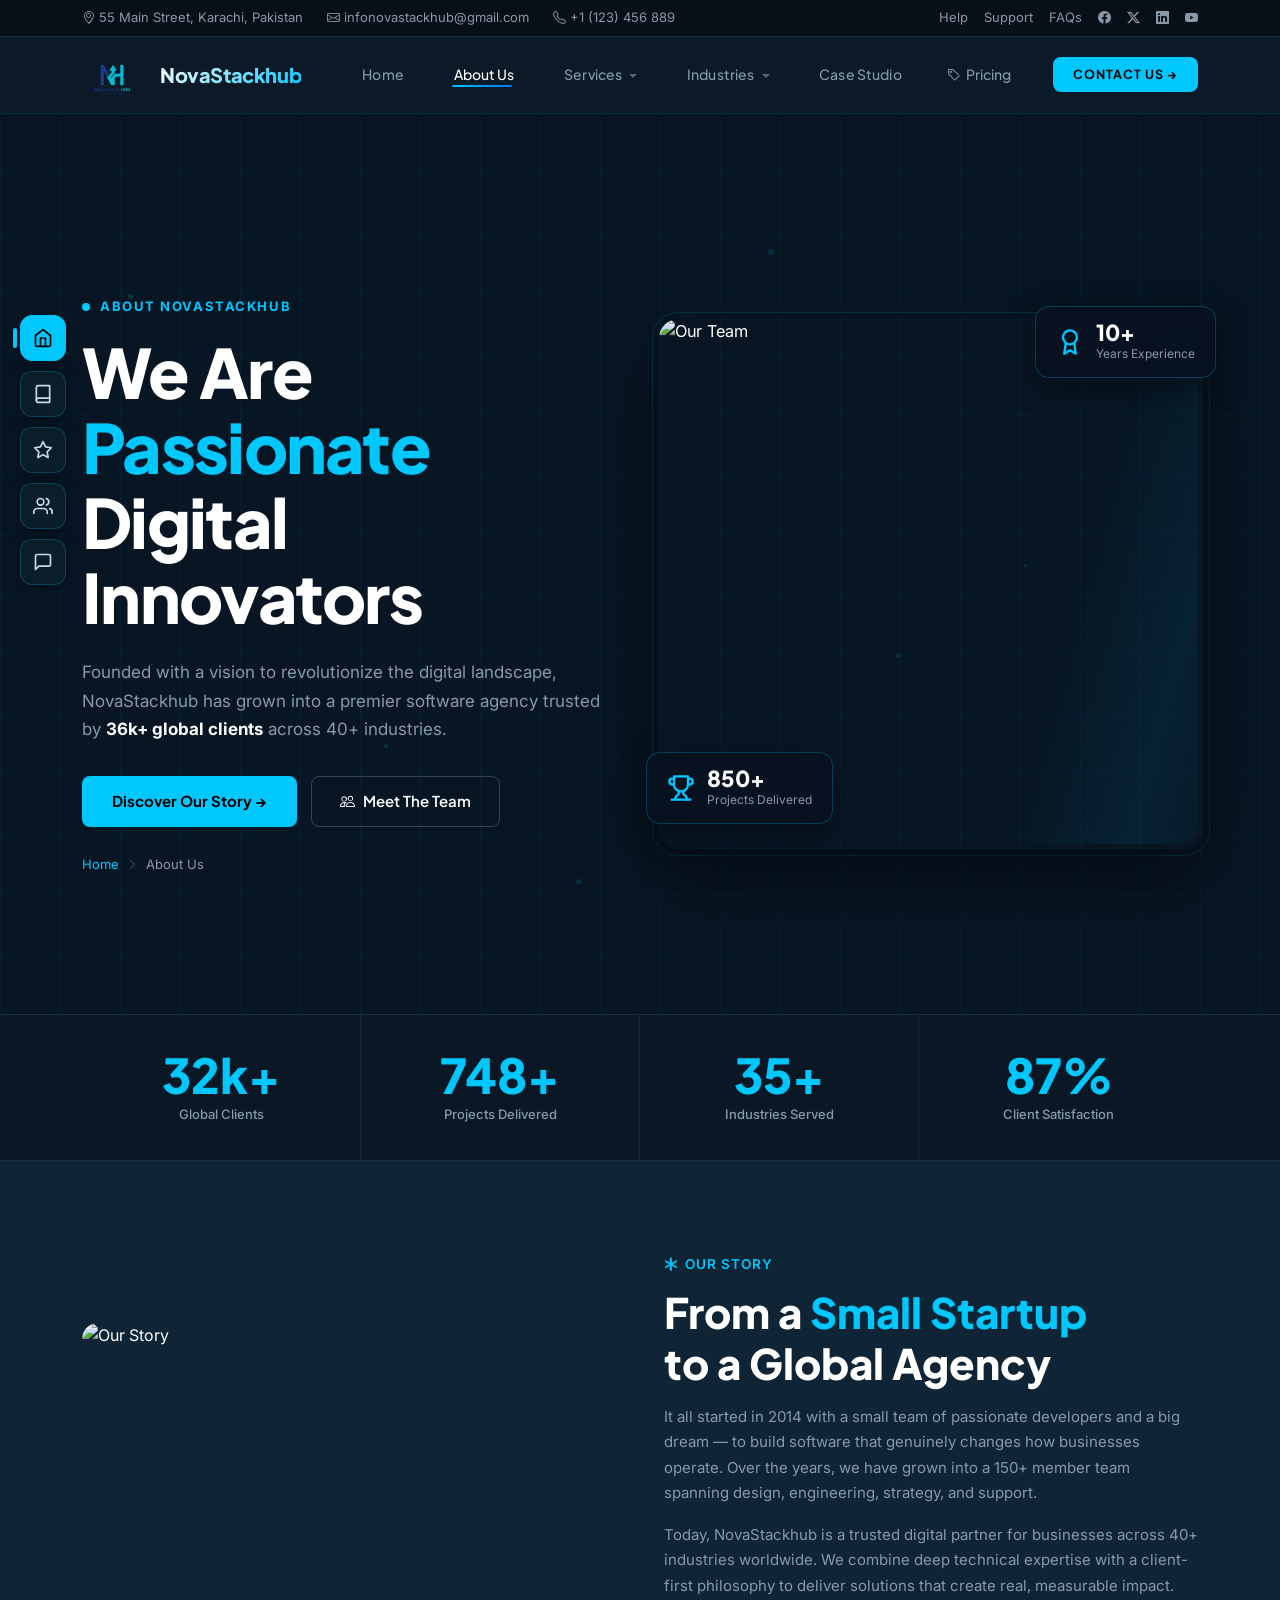
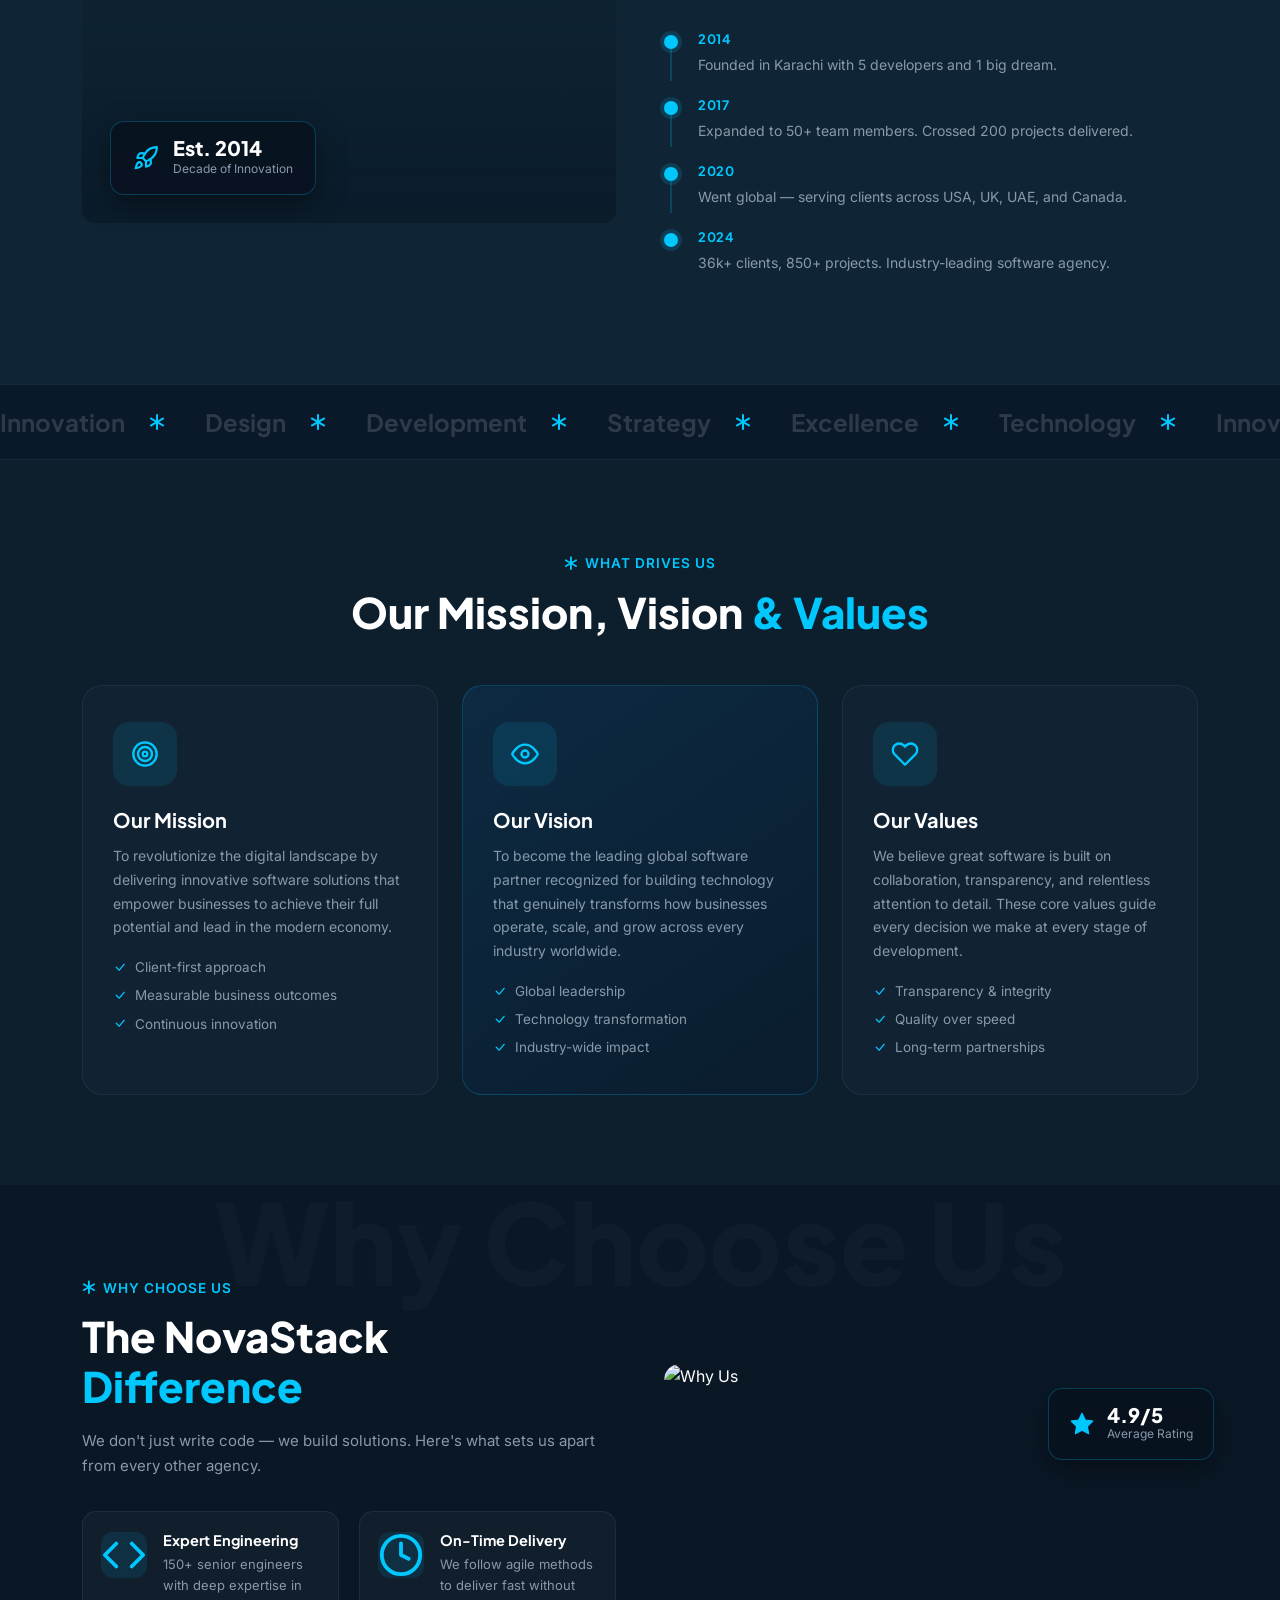
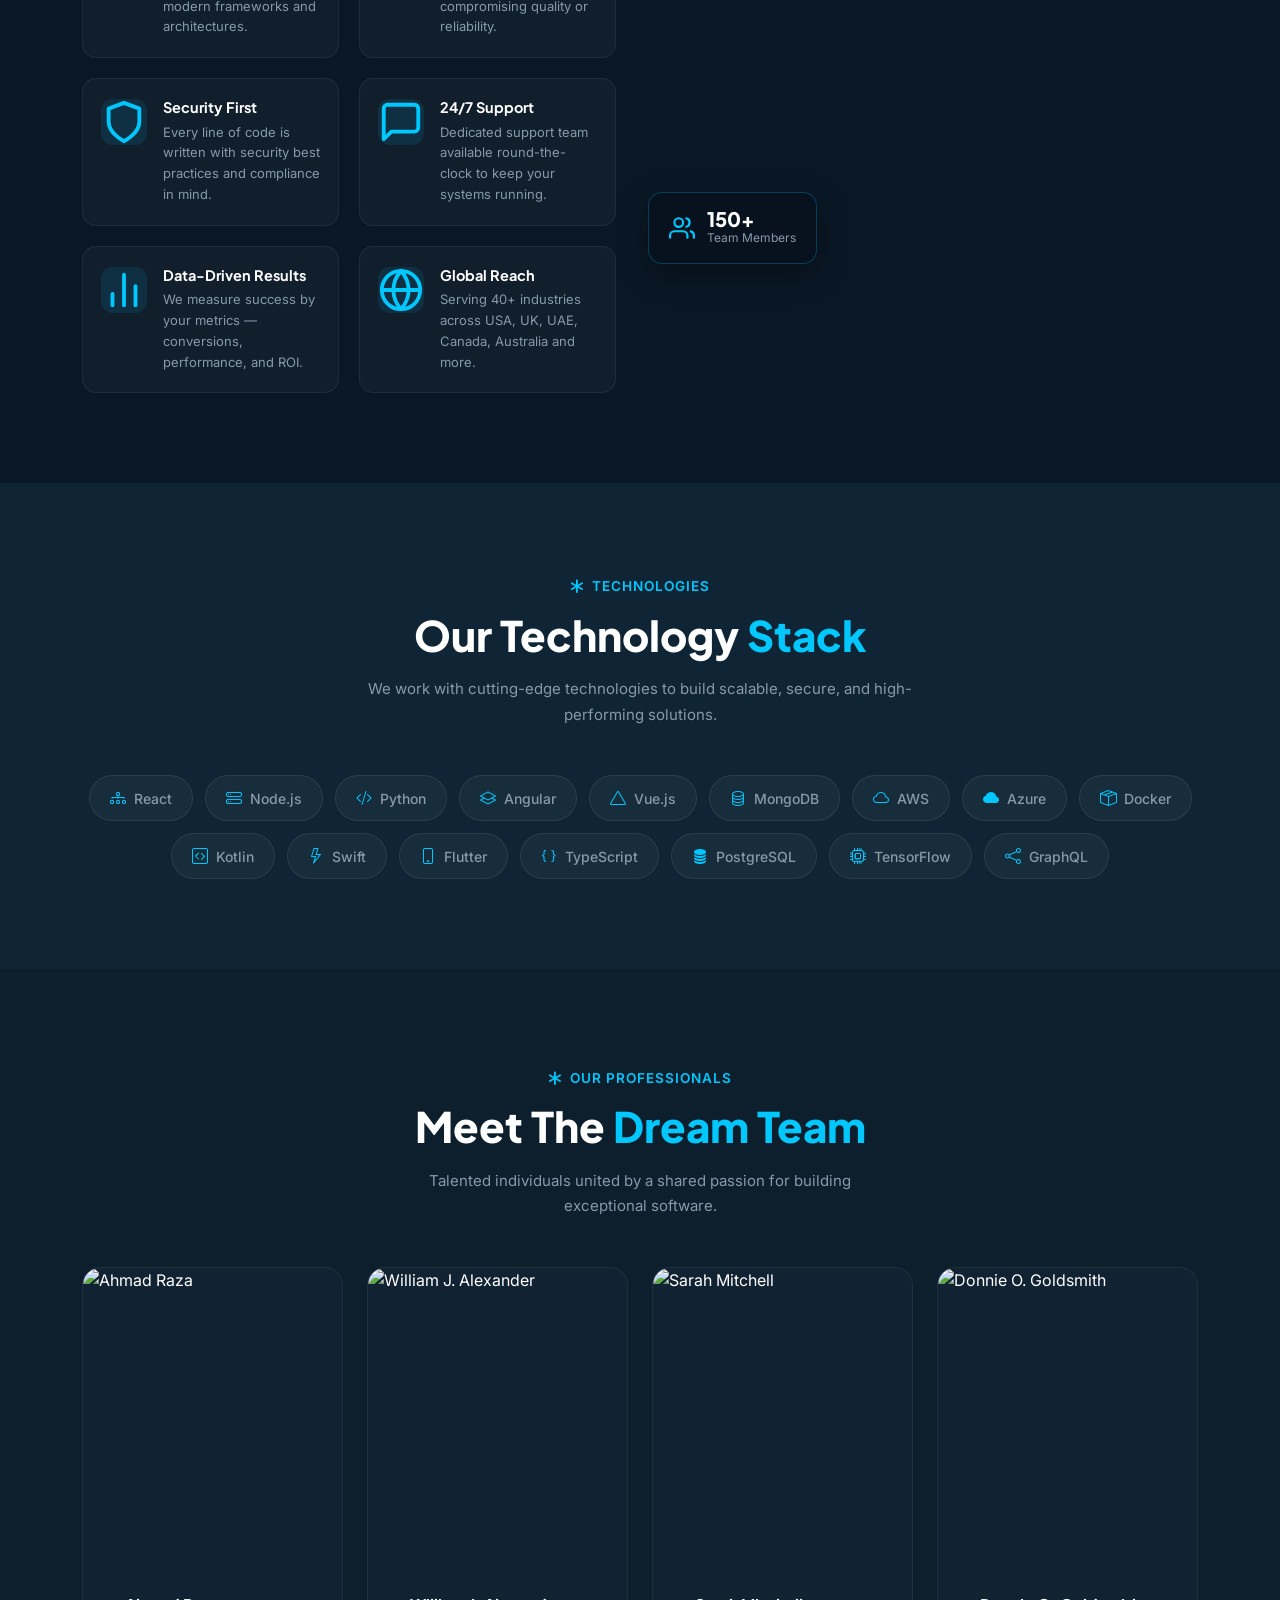
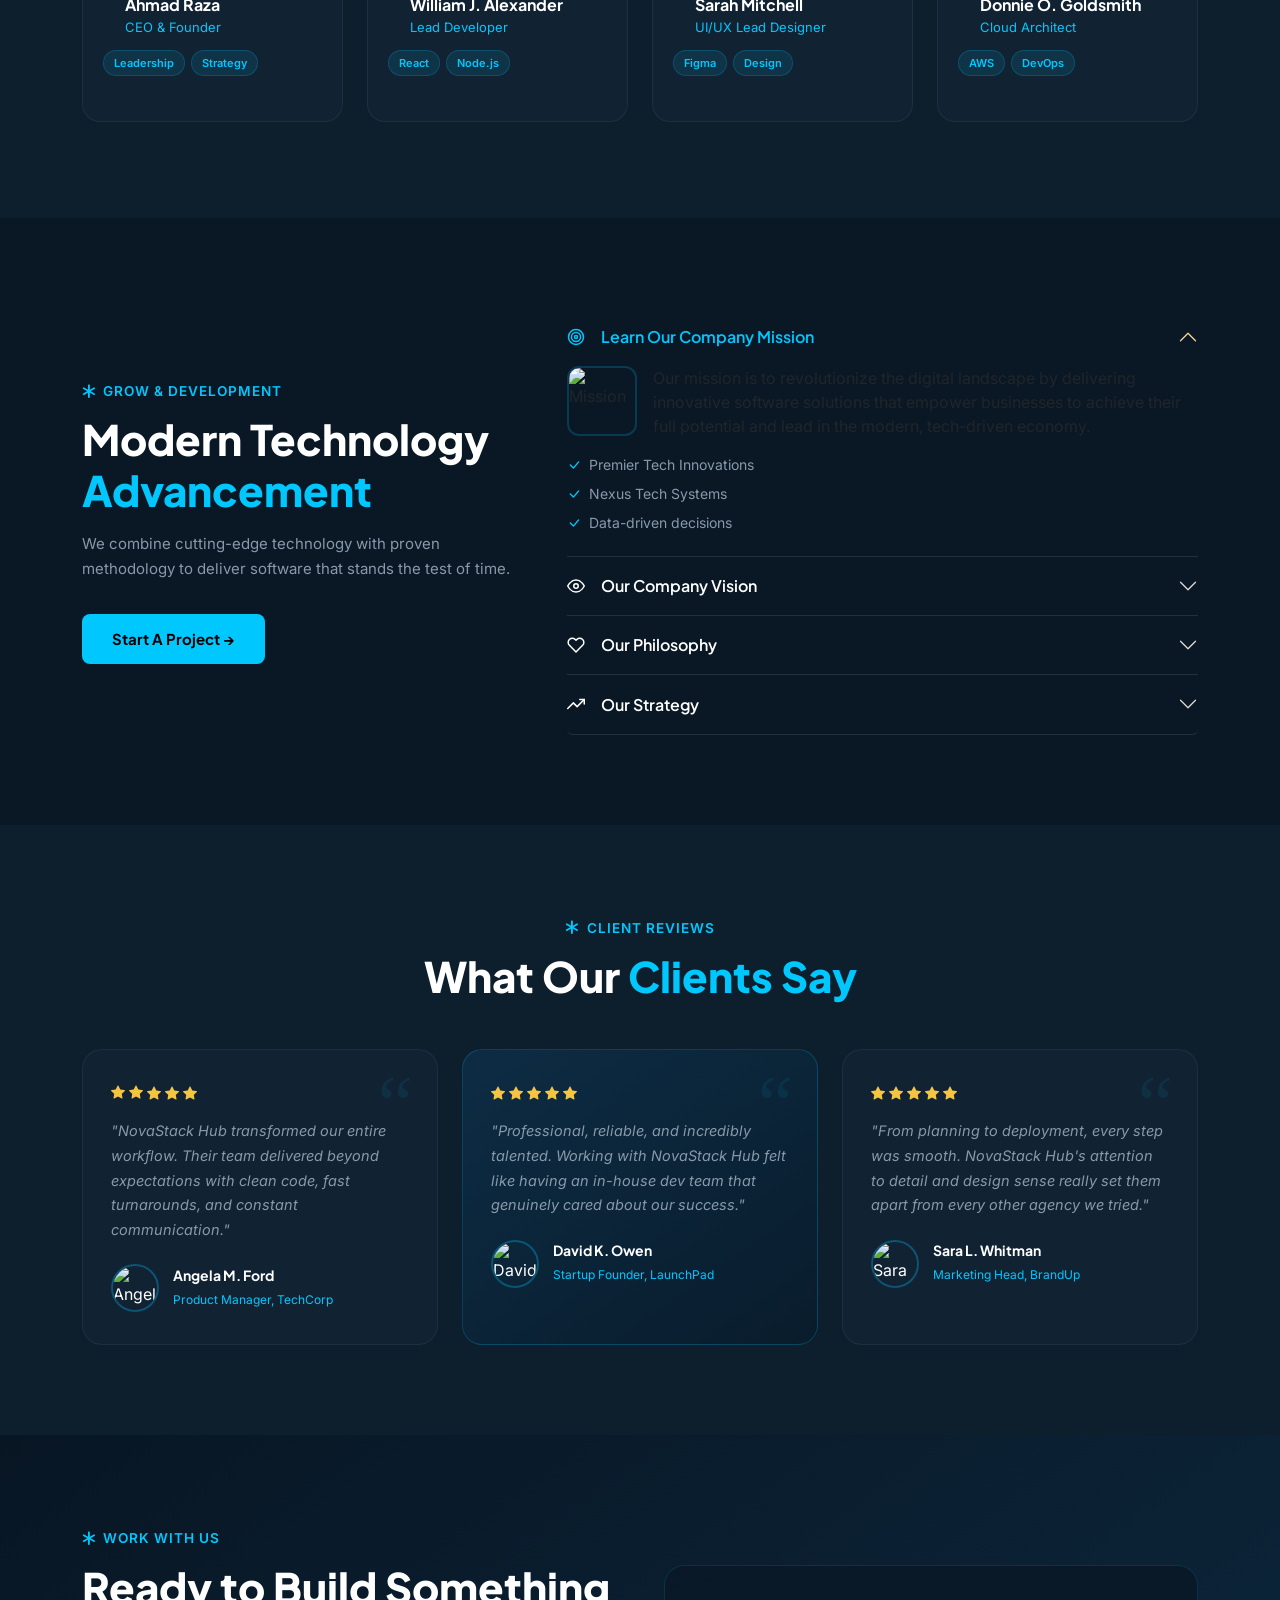
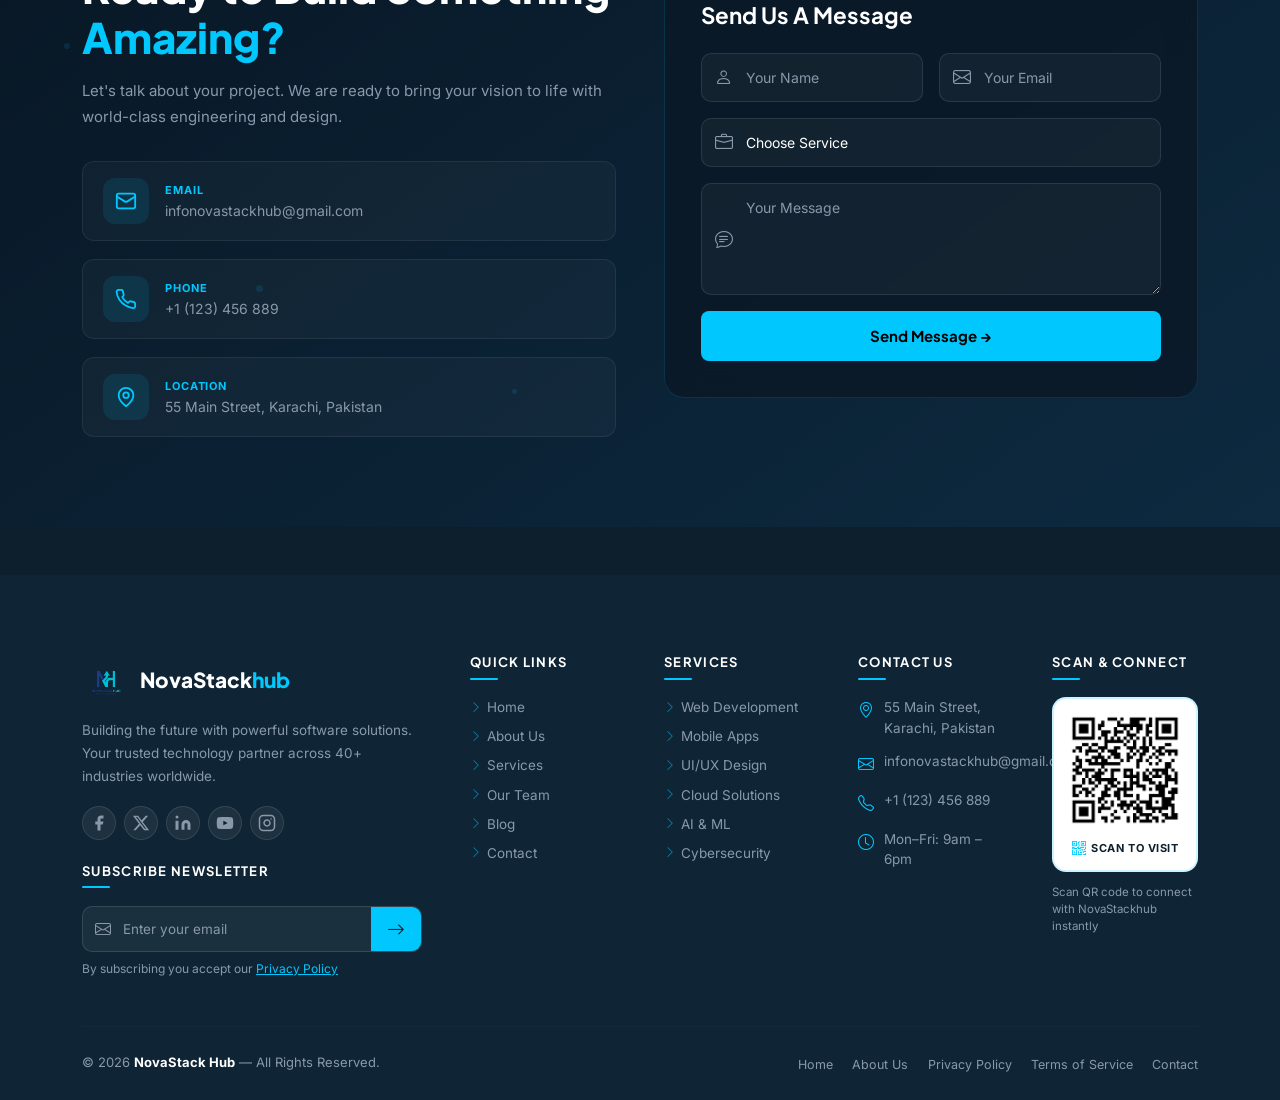
==== commit b70bb01e: "Add Pricing Page" ====
--- a/About section/about.html
+++ b/About section/about.html
@@ -19,7 +19,7 @@
   <!-- ═══ PRELOADER ═══ -->
   <div id="preloader">
     <div class="loader-box">
-      <span class="loader-logo"><i class="ti ti-bolt"></i> NovaStack<span style="color:#00c8ff">hub</span></span>
+      <span class="loader-logo"><svg viewBox="0 0 24 24" fill="none" stroke="#00c8ff" stroke-width="2" stroke-linecap="round" stroke-linejoin="round" width="18" height="18" style="vertical-align:middle;margin-right:4px"><polygon points="13 2 3 14 12 14 11 22 21 10 12 10 13 2"/></svg> NovaStack<span style="color:#00c8ff">hub</span></span>
       <div class="loader-bar"><span></span></div>
     </div>
   </div>
@@ -48,16 +48,16 @@
     <div class="container">
       <div class="d-flex justify-content-between align-items-center flex-wrap gap-2">
         <div class="d-flex gap-4 flex-wrap">
-          <span><i class="ti ti-map-pin me-1"></i>55 Main Street, Karachi, Pakistan</span>
-          <a href="mailto:infonovastackhub@gmail.com"><i class="ti ti-mail me-1"></i>infonovastackhub@gmail.com</a>
-          <a href="tel:+11234568899"><i class="ti ti-phone me-1"></i>+1 (123) 456 889</a>
+          <span><i class="bi bi-geo-alt me-1"></i>55 Main Street, Karachi, Pakistan</span>
+          <a href="mailto:infonovastackhub@gmail.com"><i class="bi bi-envelope me-1"></i>infonovastackhub@gmail.com</a>
+          <a href="tel:+11234568899"><i class="bi bi-telephone me-1"></i>+1 (123) 456 889</a>
         </div>
         <div class="d-flex gap-3 align-items-center">
           <a href="#">Help</a><a href="#">Support</a><a href="#">FAQs</a>
-          <a href="#" aria-label="Facebook"><i class="ti ti-brand-facebook"></i></a>
-          <a href="#" aria-label="X / Twitter"><i class="ti ti-brand-x"></i></a>
-          <a href="#" aria-label="LinkedIn"><i class="ti ti-brand-linkedin"></i></a>
-          <a href="#" aria-label="YouTube"><i class="ti ti-brand-youtube"></i></a>
+          <a href="#" aria-label="Facebook"><i class="bi bi-facebook"></i></a>
+          <a href="#" aria-label="X / Twitter"><i class="bi bi-twitter-x"></i></a>
+          <a href="#" aria-label="LinkedIn"><i class="bi bi-linkedin"></i></a>
+          <a href="#" aria-label="YouTube"><i class="bi bi-youtube"></i></a>
         </div>
       </div>
     </div>
@@ -89,55 +89,55 @@
 
           <!-- SERVICES -->
           <li class="nav-item dropdown">
-            <a class="nav-link dropdown-toggle" href="#" data-bs-toggle="dropdown">
+            <a class="nav-link dropdown-toggle" href="../Home section/home.html#services" data-bs-toggle="dropdown">
               <i class="ti ti-briefcase me-1"></i>Services
             </a>
             <ul class="dropdown-menu mega-menu">
               <div class="mega-cols">
                 <div class="mega-col">
                   <li><h6 class="dropdown-header">💻 Software Development</h6></li>
-                  <li><a class="dropdown-item" href="#"><i class="ti ti-code"></i>Custom Software Development</a></li>
-                  <li><a class="dropdown-item" href="#"><i class="ti ti-building-factory"></i>ERP Development</a></li>
-                  <li><a class="dropdown-item" href="#"><i class="ti ti-users"></i>CRM Development</a></li>
-                  <li><a class="dropdown-item" href="#"><i class="ti ti-cloud"></i>SaaS Product Development</a></li>
-                  <li><a class="dropdown-item" href="#"><i class="ti ti-rocket"></i>MVP Development</a></li>
-                  <li><a class="dropdown-item" href="#"><i class="ti ti-server"></i>Enterprise Software</a></li>
-                  <li><a class="dropdown-item" href="#"><i class="ti ti-robot"></i>Business Process Automation</a></li>
+                  <li><a class="dropdown-item" href="../Services/service-detail.html?service=custom-software-development"><i class="ti ti-code"></i>Custom Software Development</a></li>
+                  <li><a class="dropdown-item" href="../Services/service-detail.html?service=erp-development"><i class="ti ti-building-factory"></i>ERP Development</a></li>
+                  <li><a class="dropdown-item" href="../Services/service-detail.html?service=crm-development"><i class="ti ti-users"></i>CRM Development</a></li>
+                  <li><a class="dropdown-item" href="../Services/service-detail.html?service=saas-product-development"><i class="ti ti-cloud"></i>SaaS Product Development</a></li>
+                  <li><a class="dropdown-item" href="../Services/service-detail.html?service=mvp-development"><i class="ti ti-rocket"></i>MVP Development</a></li>
+                  <li><a class="dropdown-item" href="../Services/service-detail.html?service=enterprise-software"><i class="ti ti-server"></i>Enterprise Software</a></li>
+                  <li><a class="dropdown-item" href="../Services/service-detail.html?service=business-process-automation"><i class="ti ti-robot"></i>Business Process Automation</a></li>
                   <li><hr class="dropdown-divider"></li>
                   <li><h6 class="dropdown-header">🎨 Design</h6></li>
-                  <li><a class="dropdown-item" href="#"><i class="ti ti-palette"></i>UI/UX Design</a></li>
-                  <li><a class="dropdown-item" href="#"><i class="ti ti-device-mobile"></i>Mobile App UI/UX</a></li>
-                  <li><a class="dropdown-item" href="#"><i class="ti ti-accessible"></i>Accessibility Services</a></li>
+                  <li><a class="dropdown-item" href="../Services/service-detail.html?service=ui-ux-design"><i class="ti ti-palette"></i>UI/UX Design</a></li>
+                  <li><a class="dropdown-item" href="../Services/service-detail.html?service=mobile-app-ui-ux"><i class="ti ti-device-mobile"></i>Mobile App UI/UX</a></li>
+                  <li><a class="dropdown-item" href="../Services/service-detail.html?service=accessibility-services"><i class="ti ti-accessible"></i>Accessibility Services</a></li>
                 </div>
                 <div class="mega-col">
                   <li><h6 class="dropdown-header">🌐 Web &amp; E-Commerce</h6></li>
-                  <li><a class="dropdown-item" href="#"><i class="ti ti-world"></i>Web Application Development</a></li>
-                  <li><a class="dropdown-item" href="#"><i class="ti ti-layout"></i>Frontend Development</a></li>
-                  <li><a class="dropdown-item" href="#"><i class="ti ti-database"></i>Backend Development</a></li>
-                  <li><a class="dropdown-item" href="#"><i class="ti ti-shopping-cart"></i>E-Commerce Solutions</a></li>
-                  <li><a class="dropdown-item" href="#"><i class="ti ti-api"></i>API Development &amp; Integration</a></li>
+                  <li><a class="dropdown-item" href="../Services/service-detail.html?service=web-application-development"><i class="ti ti-world"></i>Web Application Development</a></li>
+                  <li><a class="dropdown-item" href="../Services/service-detail.html?service=frontend-development"><i class="ti ti-layout"></i>Frontend Development</a></li>
+                  <li><a class="dropdown-item" href="../Services/service-detail.html?service=backend-development"><i class="ti ti-database"></i>Backend Development</a></li>
+                  <li><a class="dropdown-item" href="../Services/service-detail.html?service=e-commerce-solutions"><i class="ti ti-shopping-cart"></i>E-Commerce Solutions</a></li>
+                  <li><a class="dropdown-item" href="../Services/service-detail.html?service=api-development-integration"><i class="ti ti-api"></i>API Development &amp; Integration</a></li>
                   <li><hr class="dropdown-divider"></li>
                   <li><h6 class="dropdown-header">☁️ Cloud &amp; IT Ops</h6></li>
-                  <li><a class="dropdown-item" href="#"><i class="ti ti-cloud-upload"></i>Cloud Solutions</a></li>
-                  <li><a class="dropdown-item" href="#"><i class="ti ti-settings"></i>DevOps Services</a></li>
-                  <li><a class="dropdown-item" href="#"><i class="ti ti-shield-lock"></i>Cybersecurity</a></li>
-                  <li><a class="dropdown-item" href="#"><i class="ti ti-topology-star"></i>Infrastructure Design</a></li>
-                  <li><a class="dropdown-item" href="#"><i class="ti ti-headset"></i>IT Consulting</a></li>
+                  <li><a class="dropdown-item" href="../Services/service-detail.html?service=cloud-solutions"><i class="ti ti-cloud-upload"></i>Cloud Solutions</a></li>
+                  <li><a class="dropdown-item" href="../Services/service-detail.html?service=devops-services"><i class="ti ti-settings"></i>DevOps Services</a></li>
+                  <li><a class="dropdown-item" href="../Services/service-detail.html?service=cybersecurity"><i class="ti ti-shield-lock"></i>Cybersecurity</a></li>
+                  <li><a class="dropdown-item" href="../Services/service-detail.html?service=infrastructure-design"><i class="ti ti-topology-star"></i>Infrastructure Design</a></li>
+                  <li><a class="dropdown-item" href="../Services/service-detail.html?service=it-consulting"><i class="ti ti-headset"></i>IT Consulting</a></li>
                 </div>
                 <div class="mega-col">
                   <li><h6 class="dropdown-header">📱 Mobile Apps</h6></li>
-                  <li><a class="dropdown-item" href="#"><i class="ti ti-brand-android"></i>Android App Development</a></li>
-                  <li><a class="dropdown-item" href="#"><i class="ti ti-brand-apple"></i>iOS App Development</a></li>
-                  <li><a class="dropdown-item" href="#"><i class="ti ti-devices"></i>Cross-Platform (Flutter/RN)</a></li>
-                  <li><a class="dropdown-item" href="#"><i class="ti ti-building"></i>Enterprise Mobile Apps</a></li>
-                  <li><a class="dropdown-item" href="#"><i class="ti ti-truck-delivery"></i>On-Demand Service Apps</a></li>
-                  <li><a class="dropdown-item" href="#"><i class="ti ti-coin"></i>FinTech &amp; Banking Apps</a></li>
-                  <li><a class="dropdown-item" href="#"><i class="ti ti-heart-rate-monitor"></i>Healthcare Mobile Apps</a></li>
+                  <li><a class="dropdown-item" href="../Services/service-detail.html?service=android-app-development"><i class="ti ti-brand-android"></i>Android App Development</a></li>
+                  <li><a class="dropdown-item" href="../Services/service-detail.html?service=ios-app-development"><i class="ti ti-brand-apple"></i>iOS App Development</a></li>
+                  <li><a class="dropdown-item" href="../Services/service-detail.html?service=cross-platform-flutter-rn"><i class="ti ti-devices"></i>Cross-Platform (Flutter/RN)</a></li>
+                  <li><a class="dropdown-item" href="../Services/service-detail.html?service=enterprise-mobile-apps"><i class="ti ti-building"></i>Enterprise Mobile Apps</a></li>
+                  <li><a class="dropdown-item" href="../Services/service-detail.html?service=on-demand-service-apps"><i class="ti ti-truck-delivery"></i>On-Demand Service Apps</a></li>
+                  <li><a class="dropdown-item" href="../Services/service-detail.html?service=fintech-banking-apps"><i class="ti ti-coin"></i>FinTech &amp; Banking Apps</a></li>
+                  <li><a class="dropdown-item" href="../Services/service-detail.html?service=healthcare-mobile-apps"><i class="ti ti-heart-rate-monitor"></i>Healthcare Mobile Apps</a></li>
                   <li><hr class="dropdown-divider"></li>
                   <li><h6 class="dropdown-header">🔧 Support &amp; Quality</h6></li>
-                  <li><a class="dropdown-item" href="#"><i class="ti ti-tool"></i>Maintenance &amp; Support</a></li>
-                  <li><a class="dropdown-item" href="#"><i class="ti ti-checkup-list"></i>QA &amp; Testing</a></li>
-                  <li><a class="dropdown-item" href="#"><i class="ti ti-brand-google-play"></i>App Store Deployment</a></li>
+                  <li><a class="dropdown-item" href="../Services/service-detail.html?service=maintenance-support"><i class="ti ti-tool"></i>Maintenance &amp; Support</a></li>
+                  <li><a class="dropdown-item" href="../Services/service-detail.html?service=qa-testing"><i class="ti ti-checkup-list"></i>QA &amp; Testing</a></li>
+                  <li><a class="dropdown-item" href="../Services/service-detail.html?service=app-store-deployment"><i class="ti ti-brand-google-play"></i>App Store Deployment</a></li>
                 </div>
               </div>
             </ul>
@@ -199,6 +199,10 @@
             <a class="nav-link" href="../Home section/home.html#case-studio"><i class="ti ti-report-analytics me-1"></i>Case Studio</a>
           </li>
 
+          <li class="nav-item">
+            <a class="nav-link" href="../Pricing/pricing.html"><i class="bi bi-tag me-1"></i>Pricing</a>
+          </li>
+
         </ul>
         <a href="#about-contact" class="btn-quote nav-link px-4">CONTACT US &rarr;</a>
       </div>
@@ -225,12 +229,12 @@
           </p>
           <div class="ah-btns" data-aos="fade-right" data-aos-delay="300">
             <a href="#about-story" class="btn-primary-c">Discover Our Story &rarr;</a>
-            <a href="#about-team" class="btn-outline-c"><i class="ti ti-users me-2"></i>Meet The Team</a>
+            <a href="#about-team" class="btn-outline-c"><i class="bi bi-people me-2"></i>Meet The Team</a>
           </div>
           <!-- Breadcrumb -->
           <nav class="ah-breadcrumb" data-aos="fade-right" data-aos-delay="400">
             <a href="../Home section/home.html">Home</a>
-            <i class="ti ti-chevron-right"></i>
+            <i class="bi bi-chevron-right"></i>
             <span>About Us</span>
           </nav>
         </div>
@@ -240,14 +244,14 @@
             <div class="ah-img-shimmer"></div>
             <!-- floating badge -->
             <div class="ah-badge ah-badge-top">
-              <i class="ti ti-award"></i>
+              <svg viewBox="0 0 24 24" fill="none" stroke="currentColor" stroke-width="2" stroke-linecap="round" stroke-linejoin="round" width="28" height="28" style="color:var(--cyan);flex-shrink:0"><circle cx="12" cy="8" r="6"/><path d="M15.477 12.89 17 22l-5-3-5 3 1.523-9.11"/></svg>
               <div>
                 <div class="ah-badge-num">10+</div>
                 <div class="ah-badge-label">Years Experience</div>
               </div>
             </div>
             <div class="ah-badge ah-badge-bottom">
-              <i class="ti ti-trophy"></i>
+              <svg viewBox="0 0 24 24" fill="none" stroke="currentColor" stroke-width="2" stroke-linecap="round" stroke-linejoin="round" width="28" height="28" style="color:var(--cyan);flex-shrink:0"><path d="M6 9H4.5a2.5 2.5 0 0 1 0-5H6"/><path d="M18 9h1.5a2.5 2.5 0 0 0 0-5H18"/><path d="M4 22h16"/><path d="M10 14.66V17c0 .55-.47.98-.97 1.21C7.85 18.75 7 20.24 7 22"/><path d="M14 14.66V17c0 .55.47.98.97 1.21C16.15 18.75 17 20.24 17 22"/><path d="M18 2H6v7a6 6 0 0 0 12 0V2Z"/></svg>
               <div>
                 <div class="ah-badge-num">850+</div>
                 <div class="ah-badge-label">Projects Delivered</div>
@@ -293,7 +297,7 @@
             <img src="https://images.unsplash.com/photo-1552664730-d307ca884978?w=800&q=80" alt="Our Story" class="story-main-img rounded-4">
             <div class="story-img-overlay"></div>
             <div class="story-img-card">
-              <i class="ti ti-rocket"></i>
+              <svg viewBox="0 0 24 24" fill="none" stroke="currentColor" stroke-width="2" stroke-linecap="round" stroke-linejoin="round" width="26" height="26" style="color:var(--cyan)"><path d="M4.5 16.5c-1.5 1.26-2 5-2 5s3.74-.5 5-2c.71-.84.7-2.13-.09-2.91a2.18 2.18 0 0 0-2.91-.09z"/><path d="m12 15-3-3a22 22 0 0 1 2-3.95A12.88 12.88 0 0 1 22 2c0 2.72-.78 7.5-6 11a22.35 22.35 0 0 1-4 2z"/><path d="M9 12H4s.55-3.03 2-4c1.62-1.08 5 0 5 0"/><path d="M12 15v5s3.03-.55 4-2c1.08-1.62 0-5 0-5"/></svg>
               <div>
                 <div class="story-card-year">Est. 2014</div>
                 <div class="story-card-text">Decade of Innovation</div>
@@ -377,9 +381,9 @@
             <h4>Our Mission</h4>
             <p>To revolutionize the digital landscape by delivering innovative software solutions that empower businesses to achieve their full potential and lead in the modern economy.</p>
             <ul class="value-list">
-              <li><i class="ti ti-check"></i> Client-first approach</li>
-              <li><i class="ti ti-check"></i> Measurable business outcomes</li>
-              <li><i class="ti ti-check"></i> Continuous innovation</li>
+              <li><i class="bi bi-check-lg"></i> Client-first approach</li>
+              <li><i class="bi bi-check-lg"></i> Measurable business outcomes</li>
+              <li><i class="bi bi-check-lg"></i> Continuous innovation</li>
             </ul>
             <div class="value-bottom-line"></div>
           </div>
@@ -393,9 +397,9 @@
             <h4>Our Vision</h4>
             <p>To become the leading global software partner recognized for building technology that genuinely transforms how businesses operate, scale, and grow across every industry worldwide.</p>
             <ul class="value-list">
-              <li><i class="ti ti-check"></i> Global leadership</li>
-              <li><i class="ti ti-check"></i> Technology transformation</li>
-              <li><i class="ti ti-check"></i> Industry-wide impact</li>
+              <li><i class="bi bi-check-lg"></i> Global leadership</li>
+              <li><i class="bi bi-check-lg"></i> Technology transformation</li>
+              <li><i class="bi bi-check-lg"></i> Industry-wide impact</li>
             </ul>
             <div class="value-bottom-line"></div>
           </div>
@@ -409,9 +413,9 @@
             <h4>Our Values</h4>
             <p>We believe great software is built on collaboration, transparency, and relentless attention to detail. These core values guide every decision we make at every stage of development.</p>
             <ul class="value-list">
-              <li><i class="ti ti-check"></i> Transparency &amp; integrity</li>
-              <li><i class="ti ti-check"></i> Quality over speed</li>
-              <li><i class="ti ti-check"></i> Long-term partnerships</li>
+              <li><i class="bi bi-check-lg"></i> Transparency &amp; integrity</li>
+              <li><i class="bi bi-check-lg"></i> Quality over speed</li>
+              <li><i class="bi bi-check-lg"></i> Long-term partnerships</li>
             </ul>
             <div class="value-bottom-line"></div>
           </div>
@@ -490,14 +494,14 @@
           <div class="why-visual">
             <img src="https://images.unsplash.com/photo-1497366216548-37526070297c?w=800&q=80" alt="Why Us" class="why-img rounded-4">
             <div class="why-floating-card wfc-1">
-              <i class="ti ti-star-filled"></i>
+              <svg viewBox="0 0 24 24" fill="currentColor" stroke="currentColor" stroke-width="1" stroke-linecap="round" stroke-linejoin="round" width="26" height="26" style="color:var(--cyan)"><polygon points="12 2 15.09 8.26 22 9.27 17 14.14 18.18 21.02 12 17.77 5.82 21.02 7 14.14 2 9.27 8.91 8.26 12 2"/></svg>
               <div>
                 <div class="wfc-num">4.9/5</div>
                 <div class="wfc-label">Average Rating</div>
               </div>
             </div>
             <div class="why-floating-card wfc-2">
-              <i class="ti ti-users"></i>
+              <svg viewBox="0 0 24 24" fill="none" stroke="currentColor" stroke-width="2" stroke-linecap="round" stroke-linejoin="round" width="26" height="26" style="color:var(--cyan)"><path d="M17 21v-2a4 4 0 0 0-4-4H5a4 4 0 0 0-4 4v2"/><circle cx="9" cy="7" r="4"/><path d="M23 21v-2a4 4 0 0 0-3-3.87"/><path d="M16 3.13a4 4 0 0 1 0 7.75"/></svg>
               <div>
                 <div class="wfc-num">150+</div>
                 <div class="wfc-label">Team Members</div>
@@ -518,22 +522,22 @@
         <p class="section-text mx-auto" style="max-width:560px;">We work with cutting-edge technologies to build scalable, secure, and high-performing solutions.</p>
       </div>
       <div class="tech-grid" data-aos="fade-up" data-aos-delay="100">
-        <div class="tech-pill"><i class="ti ti-brand-react"></i> React</div>
-        <div class="tech-pill"><i class="ti ti-brand-nodejs"></i> Node.js</div>
-        <div class="tech-pill"><i class="ti ti-brand-python"></i> Python</div>
-        <div class="tech-pill"><i class="ti ti-brand-angular"></i> Angular</div>
-        <div class="tech-pill"><i class="ti ti-brand-vue"></i> Vue.js</div>
-        <div class="tech-pill"><i class="ti ti-database"></i> MongoDB</div>
-        <div class="tech-pill"><i class="ti ti-brand-aws"></i> AWS</div>
-        <div class="tech-pill"><i class="ti ti-cloud"></i> Azure</div>
-        <div class="tech-pill"><i class="ti ti-brand-docker"></i> Docker</div>
-        <div class="tech-pill"><i class="ti ti-brand-kotlin"></i> Kotlin</div>
-        <div class="tech-pill"><i class="ti ti-brand-swift"></i> Swift</div>
-        <div class="tech-pill"><i class="ti ti-brand-flutter"></i> Flutter</div>
-        <div class="tech-pill"><i class="ti ti-brand-typescript"></i> TypeScript</div>
-        <div class="tech-pill"><i class="ti ti-database"></i> PostgreSQL</div>
-        <div class="tech-pill"><i class="ti ti-cpu"></i> TensorFlow</div>
-        <div class="tech-pill"><i class="ti ti-brand-graphql"></i> GraphQL</div>
+        <div class="tech-pill"><i class="bi bi-diagram-3"></i> React</div>
+        <div class="tech-pill"><i class="bi bi-hdd-stack"></i> Node.js</div>
+        <div class="tech-pill"><i class="bi bi-code-slash"></i> Python</div>
+        <div class="tech-pill"><i class="bi bi-layers"></i> Angular</div>
+        <div class="tech-pill"><i class="bi bi-triangle"></i> Vue.js</div>
+        <div class="tech-pill"><i class="bi bi-database"></i> MongoDB</div>
+        <div class="tech-pill"><i class="bi bi-cloud"></i> AWS</div>
+        <div class="tech-pill"><i class="bi bi-cloud-fill"></i> Azure</div>
+        <div class="tech-pill"><i class="bi bi-box-seam"></i> Docker</div>
+        <div class="tech-pill"><i class="bi bi-code-square"></i> Kotlin</div>
+        <div class="tech-pill"><i class="bi bi-lightning"></i> Swift</div>
+        <div class="tech-pill"><i class="bi bi-phone"></i> Flutter</div>
+        <div class="tech-pill"><i class="bi bi-braces"></i> TypeScript</div>
+        <div class="tech-pill"><i class="bi bi-database-fill"></i> PostgreSQL</div>
+        <div class="tech-pill"><i class="bi bi-cpu"></i> TensorFlow</div>
+        <div class="tech-pill"><i class="bi bi-share"></i> GraphQL</div>
       </div>
     </div>
   </section>
@@ -553,9 +557,9 @@
               <img src="https://images.unsplash.com/photo-1507003211169-0a1dd7228f2d?w=500&q=80" alt="Ahmad Raza">
               <div class="team-overlay">
                 <div class="team-socials">
-                  <a href="#"><i class="ti ti-brand-linkedin"></i></a>
-                  <a href="#"><i class="ti ti-brand-x"></i></a>
-                  <a href="#"><i class="ti ti-mail"></i></a>
+                  <a href="#"><i class="bi bi-linkedin"></i></a>
+                  <a href="#"><i class="bi bi-twitter-x"></i></a>
+                  <a href="#"><i class="bi bi-envelope"></i></a>
                 </div>
               </div>
             </div>
@@ -575,9 +579,9 @@
               <img src="https://images.unsplash.com/photo-1500648767791-00dcc994a43e?w=500&q=80" alt="William J. Alexander">
               <div class="team-overlay">
                 <div class="team-socials">
-                  <a href="#"><i class="ti ti-brand-linkedin"></i></a>
-                  <a href="#"><i class="ti ti-brand-x"></i></a>
-                  <a href="#"><i class="ti ti-mail"></i></a>
+                  <a href="#"><i class="bi bi-linkedin"></i></a>
+                  <a href="#"><i class="bi bi-twitter-x"></i></a>
+                  <a href="#"><i class="bi bi-envelope"></i></a>
                 </div>
               </div>
             </div>
@@ -597,9 +601,9 @@
               <img src="https://images.unsplash.com/photo-1494790108377-be9c29b29330?w=500&q=80" alt="Sarah Mitchell">
               <div class="team-overlay">
                 <div class="team-socials">
-                  <a href="#"><i class="ti ti-brand-linkedin"></i></a>
-                  <a href="#"><i class="ti ti-brand-x"></i></a>
-                  <a href="#"><i class="ti ti-mail"></i></a>
+                  <a href="#"><i class="bi bi-linkedin"></i></a>
+                  <a href="#"><i class="bi bi-twitter-x"></i></a>
+                  <a href="#"><i class="bi bi-envelope"></i></a>
                 </div>
               </div>
             </div>
@@ -619,9 +623,9 @@
               <img src="https://images.unsplash.com/photo-1472099645785-5658abf4ff4e?w=500&q=80" alt="Donnie O. Goldsmith">
               <div class="team-overlay">
                 <div class="team-socials">
-                  <a href="#"><i class="ti ti-brand-linkedin"></i></a>
-                  <a href="#"><i class="ti ti-brand-x"></i></a>
-                  <a href="#"><i class="ti ti-mail"></i></a>
+                  <a href="#"><i class="bi bi-linkedin"></i></a>
+                  <a href="#"><i class="bi bi-twitter-x"></i></a>
+                  <a href="#"><i class="bi bi-envelope"></i></a>
                 </div>
               </div>
             </div>
@@ -664,9 +668,9 @@
                     <p class="mb-0">Our mission is to revolutionize the digital landscape by delivering innovative software solutions that empower businesses to achieve their full potential and lead in the modern, tech-driven economy.</p>
                   </div>
                   <ul class="acc-list">
-                    <li><i class="ti ti-check"></i> Premier Tech Innovations</li>
-                    <li><i class="ti ti-check"></i> Nexus Tech Systems</li>
-                    <li><i class="ti ti-check"></i> Data-driven decisions</li>
+                    <li><i class="bi bi-check-lg"></i> Premier Tech Innovations</li>
+                    <li><i class="bi bi-check-lg"></i> Nexus Tech Systems</li>
+                    <li><i class="bi bi-check-lg"></i> Data-driven decisions</li>
                   </ul>
                 </div>
               </div>
@@ -724,7 +728,7 @@
         <div class="col-md-4" data-aos="fade-up" data-aos-delay="0">
           <div class="testi-card">
             <div class="testi-stars">
-              <i class="ti ti-star-filled"></i><i class="ti ti-star-filled"></i><i class="ti ti-star-filled"></i><i class="ti ti-star-filled"></i><i class="ti ti-star-filled"></i>
+              <i class="bi bi-star-fill"></i><i class="bi bi-star-fill"></i><i class="bi bi-star-fill"></i><i class="bi bi-star-fill"></i><i class="bi bi-star-fill"></i>
             </div>
             <p>"NovaStack Hub transformed our entire workflow. Their team delivered beyond expectations with clean code, fast turnarounds, and constant communication."</p>
             <div class="testi-author">
@@ -739,7 +743,7 @@
         <div class="col-md-4" data-aos="fade-up" data-aos-delay="150">
           <div class="testi-card testi-card-accent">
             <div class="testi-stars">
-              <i class="ti ti-star-filled"></i><i class="ti ti-star-filled"></i><i class="ti ti-star-filled"></i><i class="ti ti-star-filled"></i><i class="ti ti-star-filled"></i>
+              <i class="bi bi-star-fill"></i><i class="bi bi-star-fill"></i><i class="bi bi-star-fill"></i><i class="bi bi-star-fill"></i><i class="bi bi-star-fill"></i>
             </div>
             <p>"Professional, reliable, and incredibly talented. Working with NovaStack Hub felt like having an in-house dev team that genuinely cared about our success."</p>
             <div class="testi-author">
@@ -754,7 +758,7 @@
         <div class="col-md-4" data-aos="fade-up" data-aos-delay="300">
           <div class="testi-card">
             <div class="testi-stars">
-              <i class="ti ti-star-filled"></i><i class="ti ti-star-filled"></i><i class="ti ti-star-filled"></i><i class="ti ti-star-filled"></i><i class="ti ti-star-filled"></i>
+              <i class="bi bi-star-fill"></i><i class="bi bi-star-fill"></i><i class="bi bi-star-fill"></i><i class="bi bi-star-fill"></i><i class="bi bi-star-fill"></i>
             </div>
             <p>"From planning to deployment, every step was smooth. NovaStack Hub's attention to detail and design sense really set them apart from every other agency we tried."</p>
             <div class="testi-author">
@@ -783,21 +787,21 @@
           <p class="section-text">Let's talk about your project. We are ready to bring your vision to life with world-class engineering and design.</p>
           <div class="cta-info">
             <div class="cta-info-item">
-              <div class="cta-info-icon"><i class="ti ti-mail"></i></div>
+              <div class="cta-info-icon"><svg viewBox="0 0 24 24" fill="none" stroke="currentColor" stroke-width="2" stroke-linecap="round" stroke-linejoin="round" width="22" height="22"><rect x="2" y="4" width="20" height="16" rx="2"/><path d="m22 7-8.97 5.7a1.94 1.94 0 0 1-2.06 0L2 7"/></svg></div>
               <div>
                 <div class="cta-info-label">Email</div>
                 <div class="cta-info-val">infonovastackhub@gmail.com</div>
               </div>
             </div>
             <div class="cta-info-item">
-              <div class="cta-info-icon"><i class="ti ti-phone"></i></div>
+              <div class="cta-info-icon"><svg viewBox="0 0 24 24" fill="none" stroke="currentColor" stroke-width="2" stroke-linecap="round" stroke-linejoin="round" width="22" height="22"><path d="M22 16.92v3a2 2 0 0 1-2.18 2 19.79 19.79 0 0 1-8.63-3.07A19.5 19.5 0 0 1 4.8 12.82 19.79 19.79 0 0 1 1.72 4.25 2 2 0 0 1 3.7 2.1h3a2 2 0 0 1 2 1.72c.127.96.361 1.903.7 2.81a2 2 0 0 1-.45 2.11L7.91 9.91a16 16 0 0 0 6.29 6.29l1.17-1.17a2 2 0 0 1 2.11-.45c.907.339 1.85.573 2.81.7A2 2 0 0 1 22 16.92z"/></svg></div>
               <div>
                 <div class="cta-info-label">Phone</div>
                 <div class="cta-info-val">+1 (123) 456 889</div>
               </div>
             </div>
             <div class="cta-info-item">
-              <div class="cta-info-icon"><i class="ti ti-map-pin"></i></div>
+              <div class="cta-info-icon"><svg viewBox="0 0 24 24" fill="none" stroke="currentColor" stroke-width="2" stroke-linecap="round" stroke-linejoin="round" width="22" height="22"><path d="M20 10c0 6-8 12-8 12s-8-6-8-12a8 8 0 0 1 16 0Z"/><circle cx="12" cy="10" r="3"/></svg></div>
               <div>
                 <div class="cta-info-label">Location</div>
                 <div class="cta-info-val">55 Main Street, Karachi, Pakistan</div>
@@ -812,19 +816,19 @@
               <div class="row g-3">
                 <div class="col-md-6">
                   <div class="input-wrap">
-                    <i class="ti ti-user"></i>
+                    <i class="bi bi-person"></i>
                     <input type="text" placeholder="Your Name" required>
                   </div>
                 </div>
                 <div class="col-md-6">
                   <div class="input-wrap">
-                    <i class="ti ti-mail"></i>
+                    <i class="bi bi-envelope"></i>
                     <input type="email" placeholder="Your Email" required>
                   </div>
                 </div>
                 <div class="col-12">
                   <div class="input-wrap">
-                    <i class="ti ti-briefcase"></i>
+                    <i class="bi bi-briefcase"></i>
                     <select>
                       <option>Choose Service</option>
                       <option>Web Development</option>
@@ -837,7 +841,7 @@
                 </div>
                 <div class="col-12">
                   <div class="input-wrap">
-                    <i class="ti ti-message"></i>
+                    <i class="bi bi-chat-text"></i>
                     <textarea rows="4" placeholder="Your Message"></textarea>
                   </div>
                 </div>
@@ -886,10 +890,10 @@
           <h6 class="footer-col-title mt-4">Subscribe Newsletter</h6>
           <form class="footer-subscribe-form">
             <div class="footer-input-wrap">
-              <i class="ti ti-mail"></i>
+              <i class="bi bi-envelope"></i>
               <input type="email" placeholder="Enter your email">
               <button type="submit" aria-label="Subscribe">
-                <i class="ti ti-arrow-right"></i>
+                <i class="bi bi-arrow-right"></i>
               </button>
             </div>
           </form>
@@ -900,12 +904,12 @@
         <div class="col-6 col-lg-2" data-aos="fade-up" data-aos-delay="100">
           <h6 class="footer-col-title">Quick Links</h6>
           <ul class="footer-links">
-            <li><a href="../Home section/home.html"><i class="ti ti-chevron-right"></i>Home</a></li>
-            <li><a href="#"><i class="ti ti-chevron-right"></i>About Us</a></li>
-            <li><a href="../Home section/home.html#services"><i class="ti ti-chevron-right"></i>Services</a></li>
-            <li><a href="#about-team"><i class="ti ti-chevron-right"></i>Our Team</a></li>
-            <li><a href="../Home section/home.html#blog"><i class="ti ti-chevron-right"></i>Blog</a></li>
-            <li><a href="#about-contact"><i class="ti ti-chevron-right"></i>Contact</a></li>
+            <li><a href="../Home section/home.html"><i class="bi bi-chevron-right"></i>Home</a></li>
+            <li><a href="#"><i class="bi bi-chevron-right"></i>About Us</a></li>
+            <li><a href="../Home section/home.html#services"><i class="bi bi-chevron-right"></i>Services</a></li>
+            <li><a href="#about-team"><i class="bi bi-chevron-right"></i>Our Team</a></li>
+            <li><a href="../Home section/home.html#blog"><i class="bi bi-chevron-right"></i>Blog</a></li>
+            <li><a href="#about-contact"><i class="bi bi-chevron-right"></i>Contact</a></li>
           </ul>
         </div>
 
@@ -913,12 +917,12 @@
         <div class="col-6 col-lg-2" data-aos="fade-up" data-aos-delay="200">
           <h6 class="footer-col-title">Services</h6>
           <ul class="footer-links">
-            <li><a href="#"><i class="ti ti-chevron-right"></i>Web Development</a></li>
-            <li><a href="#"><i class="ti ti-chevron-right"></i>Mobile Apps</a></li>
-            <li><a href="#"><i class="ti ti-chevron-right"></i>UI/UX Design</a></li>
-            <li><a href="#"><i class="ti ti-chevron-right"></i>Cloud Solutions</a></li>
-            <li><a href="#"><i class="ti ti-chevron-right"></i>AI &amp; ML</a></li>
-            <li><a href="#"><i class="ti ti-chevron-right"></i>Cybersecurity</a></li>
+            <li><a href="#"><i class="bi bi-chevron-right"></i>Web Development</a></li>
+            <li><a href="#"><i class="bi bi-chevron-right"></i>Mobile Apps</a></li>
+            <li><a href="#"><i class="bi bi-chevron-right"></i>UI/UX Design</a></li>
+            <li><a href="#"><i class="bi bi-chevron-right"></i>Cloud Solutions</a></li>
+            <li><a href="#"><i class="bi bi-chevron-right"></i>AI &amp; ML</a></li>
+            <li><a href="#"><i class="bi bi-chevron-right"></i>Cybersecurity</a></li>
           </ul>
         </div>
 
@@ -927,19 +931,19 @@
           <h6 class="footer-col-title">Contact Us</h6>
           <ul class="footer-contact-list">
             <li>
-              <i class="ti ti-map-pin"></i>
+              <i class="bi bi-geo-alt"></i>
               <span>55 Main Street,<br>Karachi, Pakistan</span>
             </li>
             <li>
-              <i class="ti ti-mail"></i>
+              <i class="bi bi-envelope"></i>
               <a href="mailto:infonovastackhub@gmail.com">infonovastackhub@gmail.com</a>
             </li>
             <li>
-              <i class="ti ti-phone"></i>
+              <i class="bi bi-telephone"></i>
               <a href="tel:+11234568899">+1 (123) 456 889</a>
             </li>
             <li>
-              <i class="ti ti-clock"></i>
+              <i class="bi bi-clock"></i>
               <span>Mon–Fri: 9am – 6pm</span>
             </li>
           </ul>
@@ -951,7 +955,7 @@
           <div class="footer-qr-card">
             <img src="../images/novastack_qr.png" alt="NovaStackhub QR Code" class="footer-qr-img">
             <div class="footer-qr-label">
-              <i class="ti ti-qrcode"></i>
+              <i class="bi bi-qr-code"></i>
               Scan to Visit
             </div>
           </div>
@@ -1004,7 +1008,7 @@
             <div class="col-6">
               <a id="choiceWebsiteBtn" href="#" style="text-decoration:none;">
                 <div class="ind-choice-card">
-                  <div class="ind-choice-icon"><i class="ti ti-world-www"></i></div>
+                  <div class="ind-choice-icon"><svg viewBox="0 0 24 24" fill="none" stroke="currentColor" stroke-width="2" stroke-linecap="round" stroke-linejoin="round" width="22" height="22"><circle cx="12" cy="12" r="10"/><line x1="2" y1="12" x2="22" y2="12"/><path d="M12 2a15.3 15.3 0 0 1 4 10 15.3 15.3 0 0 1-4 10 15.3 15.3 0 0 1-4-10 15.3 15.3 0 0 1 4-10z"/></svg></div>
                   <h6 style="color:#fff;font-weight:700;margin-bottom:6px;">Demo Website</h6>
                   <p style="color:rgba(255,255,255,.45);font-size:12.5px;line-height:1.5;margin:0;">Full sample website — homepage, about, services &amp; contact</p>
                   <div style="margin-top:14px;display:inline-flex;align-items:center;gap:5px;font-size:12px;font-weight:700;color:#00c8ff;">Explore <i class="ti ti-arrow-right" style="font-size:13px;"></i></div>
@@ -1014,7 +1018,7 @@
             <div class="col-6">
               <a id="choiceErpBtn" href="#" style="text-decoration:none;">
                 <div class="ind-choice-card ind-choice-card--accent">
-                  <div class="ind-choice-icon"><i class="ti ti-layout-dashboard"></i></div>
+                  <div class="ind-choice-icon"><svg viewBox="0 0 24 24" fill="none" stroke="currentColor" stroke-width="2" stroke-linecap="round" stroke-linejoin="round" width="22" height="22"><rect x="3" y="3" width="7" height="7"/><rect x="14" y="3" width="7" height="7"/><rect x="14" y="14" width="7" height="7"/><rect x="3" y="14" width="7" height="7"/></svg></div>
                   <h6 style="color:#fff;font-weight:700;margin-bottom:6px;">ERP System Demo</h6>
                   <p style="color:rgba(255,255,255,.45);font-size:12.5px;line-height:1.5;margin:0;">Live ERP dashboard with modules, charts &amp; dummy data</p>
                   <div style="margin-top:14px;display:inline-flex;align-items:center;gap:5px;font-size:12px;font-weight:700;color:#00c8ff;">Launch ERP <i class="ti ti-arrow-right" style="font-size:13px;"></i></div>
